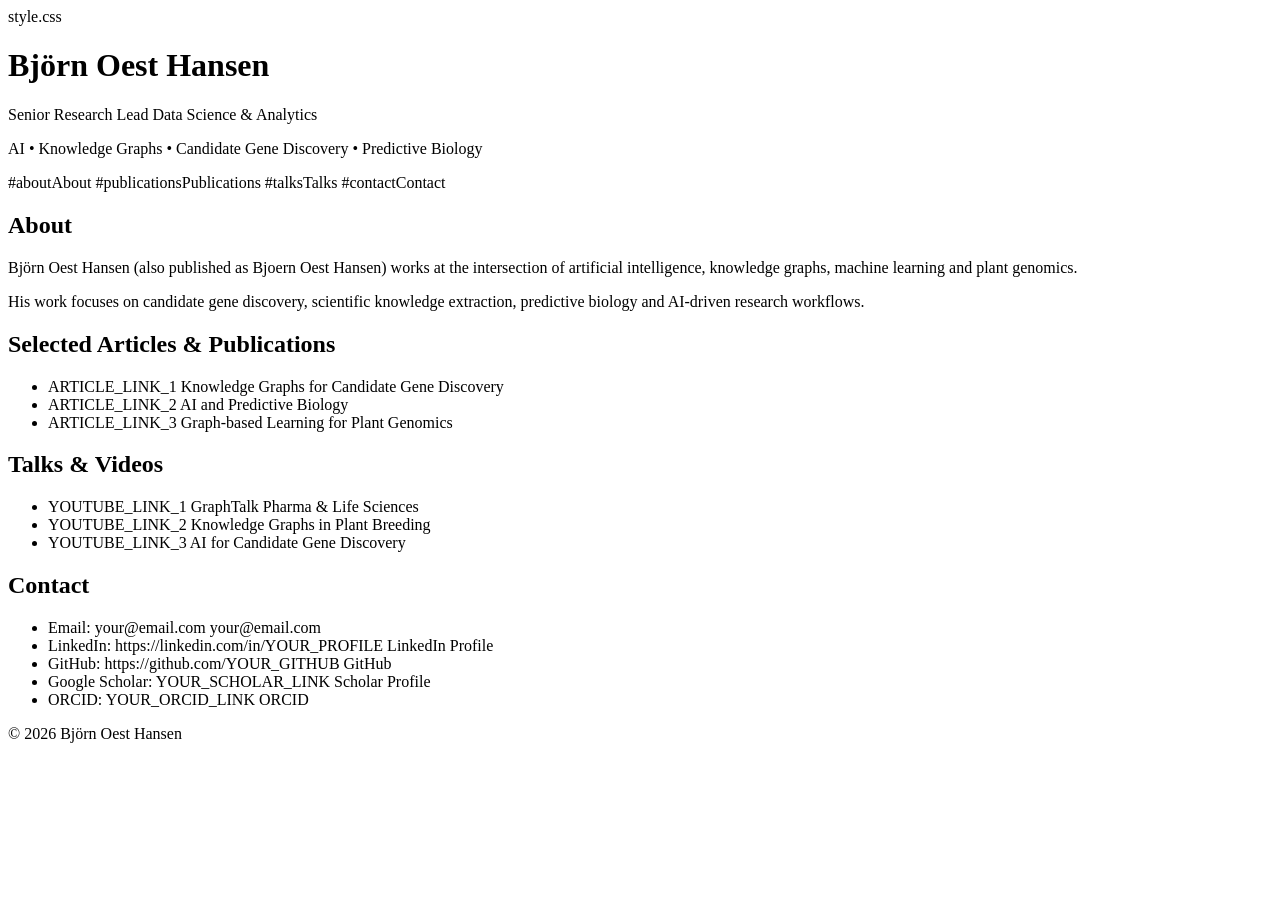
==== index.html @ 8e2c58d5 "Create index.html" ====
<!DOCTYPE html>
<html lang="en">

<head>
    <meta charset="UTF-8">
    <meta name="viewport" content="width=device-width, initial-scale=1.0">

    <title>Björn Oest Hansen | AI, Knowledge Graphs & Plant Genomics</title>

    <meta name="description"
        content="Björn Oest Hansen is a Senior Research Lead Data Science & Analytics focusing on AI, Knowledge Graphs, Candidate Gene Discovery and Plant Genomics.">

    <meta name="author" content="Björn Oest Hansen">

    <meta name="keywords"
        content="Björn Oest Hansen,Bjoern Oest Hansen,Bjorn Oest Hansen,AI,Knowledge Graphs,Plant Genomics,Candidate Gene Discovery,Machine Learning">

    <!-- Open Graph -->
    <meta property="og:title" content="Björn Oest Hansen">
    <meta property="og:type" content="website">
    <meta property="og:description"
        content="AI, Knowledge Graphs, Candidate Gene Discovery and Predictive Biology">
    <meta property="og:url" content="https://YOUR_GITHUB_USERNAME.github.io">

    <!-- Schema.org -->
    <script type="application/ld+json">
    {
      "@context":"https://schema.org",
      "@type":"Person",

      "name":"Björn Oest Hansen",

      "alternateName":[
        "Bjoern Oest Hansen",
        "Bjorn Oest Hansen"
      ],

      "jobTitle":"Senior Research Lead Data Science & Analytics",

      "worksFor":{
        "@type":"Organization",
        "name":"KWS Group"
      },

      "url":"https://YOUR_GITHUB_USERNAME.github.io",

      "sameAs":[
        "https://www.linkedin.com/in/YOUR_PROFILE",
        "https://scholar.google.com/YOUR_PROFILE",
        "https://orcid.org/YOUR_ORCID",
        "https://www.youtube.com/@YOUR_CHANNEL",
        "https://github.com/YOUR_GITHUB"
      ],

      "knowsAbout":[
        "Artificial Intelligence",
        "Knowledge Graphs",
        "Plant Genomics",
        "Candidate Gene Discovery",
        "Machine Learning",
        "Graph Neural Networks"
      ]
    }
    </script>

    style.css
</head>

<body>

    <header>
        <h1>Björn Oest Hansen</h1>

        <p class="subtitle">
            Senior Research Lead Data Science & Analytics
        </p>

        <p>
            AI • Knowledge Graphs • Candidate Gene Discovery • Predictive Biology
        </p>

        <nav>
            #aboutAbout</a>
            #publicationsPublications</a>
            #talksTalks</a>
            #contactContact</a>
        </nav>
    </header>

    <main>

        <section id="about">
            <h2>About</h2>

            <p>
                Björn Oest Hansen (also published as Bjoern Oest Hansen)
                works at the intersection of artificial intelligence,
                knowledge graphs, machine learning and plant genomics.
            </p>

            <p>
                His work focuses on candidate gene discovery,
                scientific knowledge extraction, predictive biology
                and AI-driven research workflows.
            </p>
        </section>

        <section id="publications">
            <h2>Selected Articles & Publications</h2>

            <ul>
                <li>
                    ARTICLE_LINK_1
                        Knowledge Graphs for Candidate Gene Discovery
                    </a>
                </li>

                <li>
                    ARTICLE_LINK_2
                        AI and Predictive Biology
                    </a>
                </li>

                <li>
                    ARTICLE_LINK_3
                        Graph-based Learning for Plant Genomics
                    </a>
                </li>
            </ul>
        </section>

        <section id="talks">
            <h2>Talks & Videos</h2>

            <ul>
                <li>
                    YOUTUBE_LINK_1
                        GraphTalk Pharma & Life Sciences
                    </a>
                </li>

                <li>
                    YOUTUBE_LINK_2
                        Knowledge Graphs in Plant Breeding
                    </a>
                </li>

                <li>
                    YOUTUBE_LINK_3
                        AI for Candidate Gene Discovery
                    </a>
                </li>
            </ul>
        </section>

        <section id="contact">
            <h2>Contact</h2>

            <ul>
                <li>
                    Email:
                    your@email.com
                        your@email.com
                    </a>
                </li>

                <li>
                    LinkedIn:
                    https://linkedin.com/in/YOUR_PROFILE
                        LinkedIn Profile
                    </a>
                </li>

                <li>
                    GitHub:
                    https://github.com/YOUR_GITHUB
                        GitHub
                    </a>
                </li>

                <li>
                    Google Scholar:
                    YOUR_SCHOLAR_LINK
                        Scholar Profile
                    </a>
                </li>

                <li>
                    ORCID:
                    YOUR_ORCID_LINK
                        ORCID
                    </a>
                </li>
            </ul>
        </section>

    </main>

    <footer>
        <p>© 2026 Björn Oest Hansen</p>
    </footer>

</body>
</html>
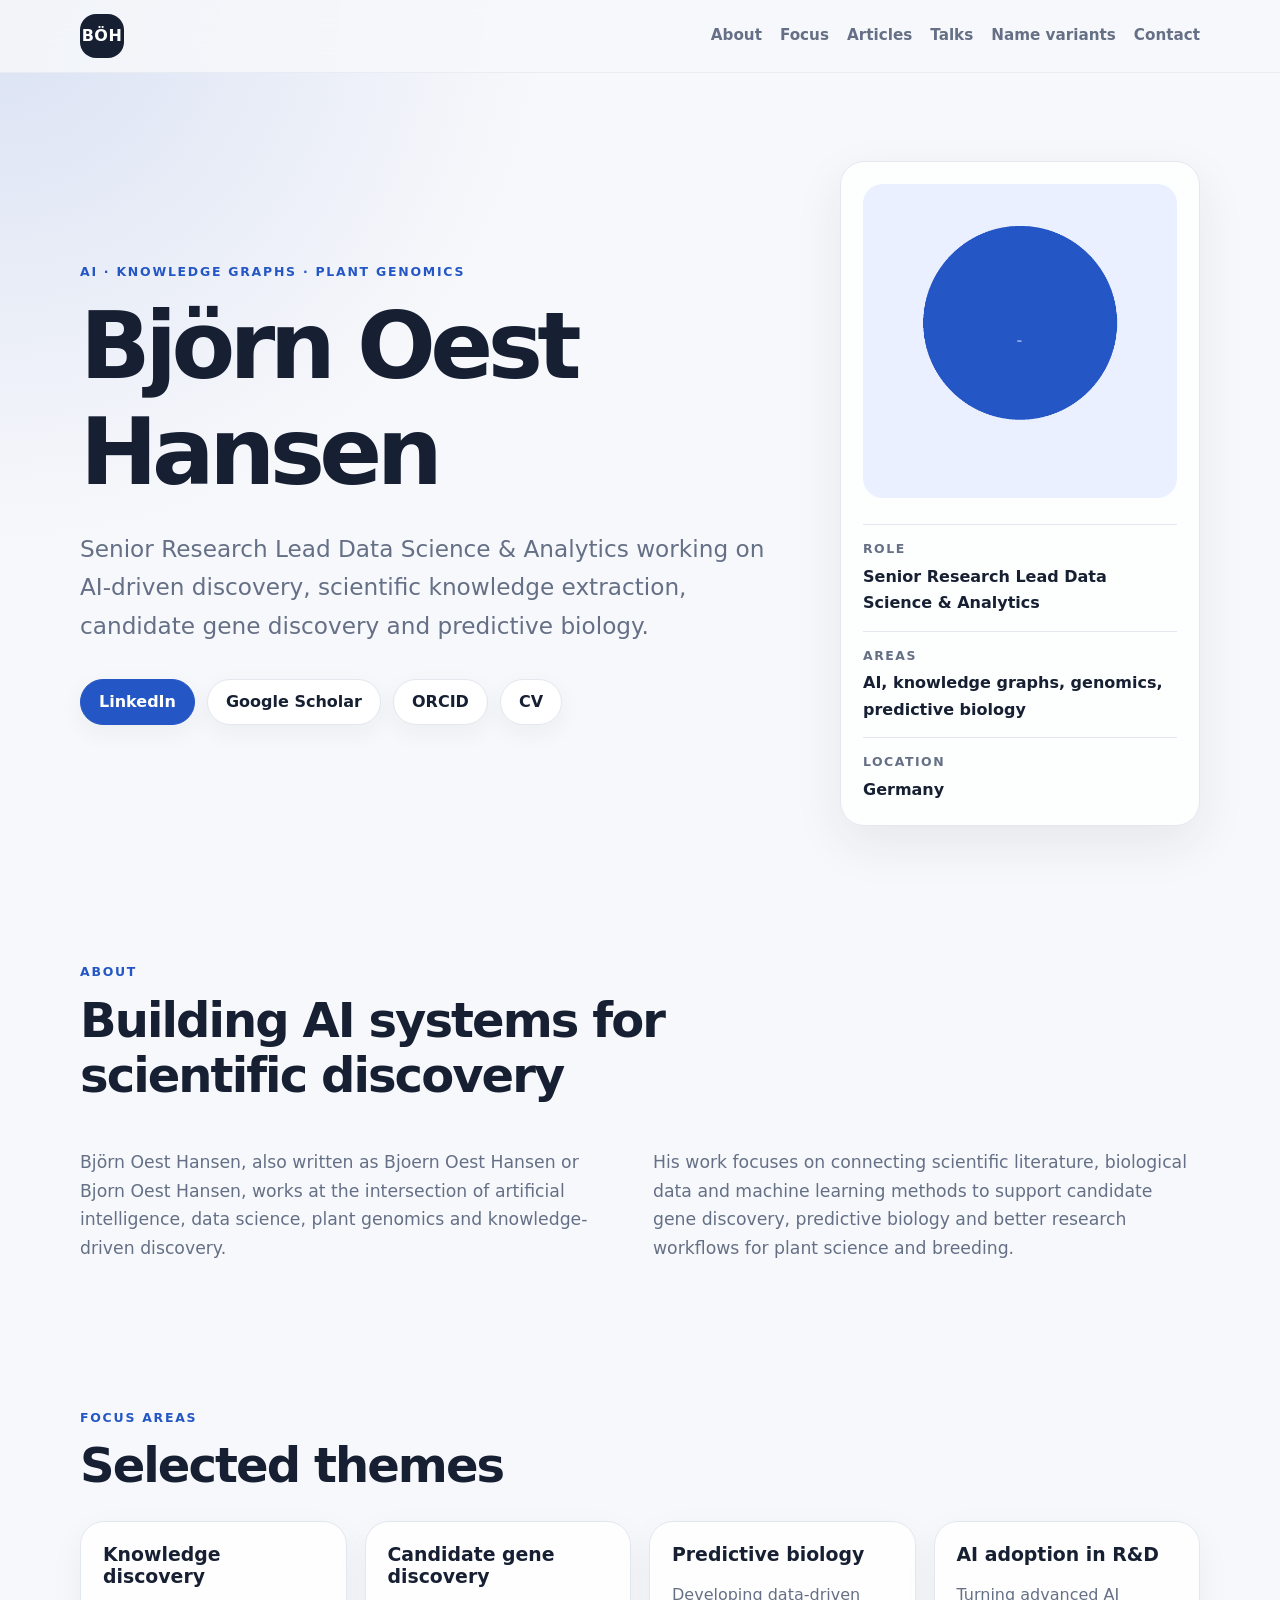
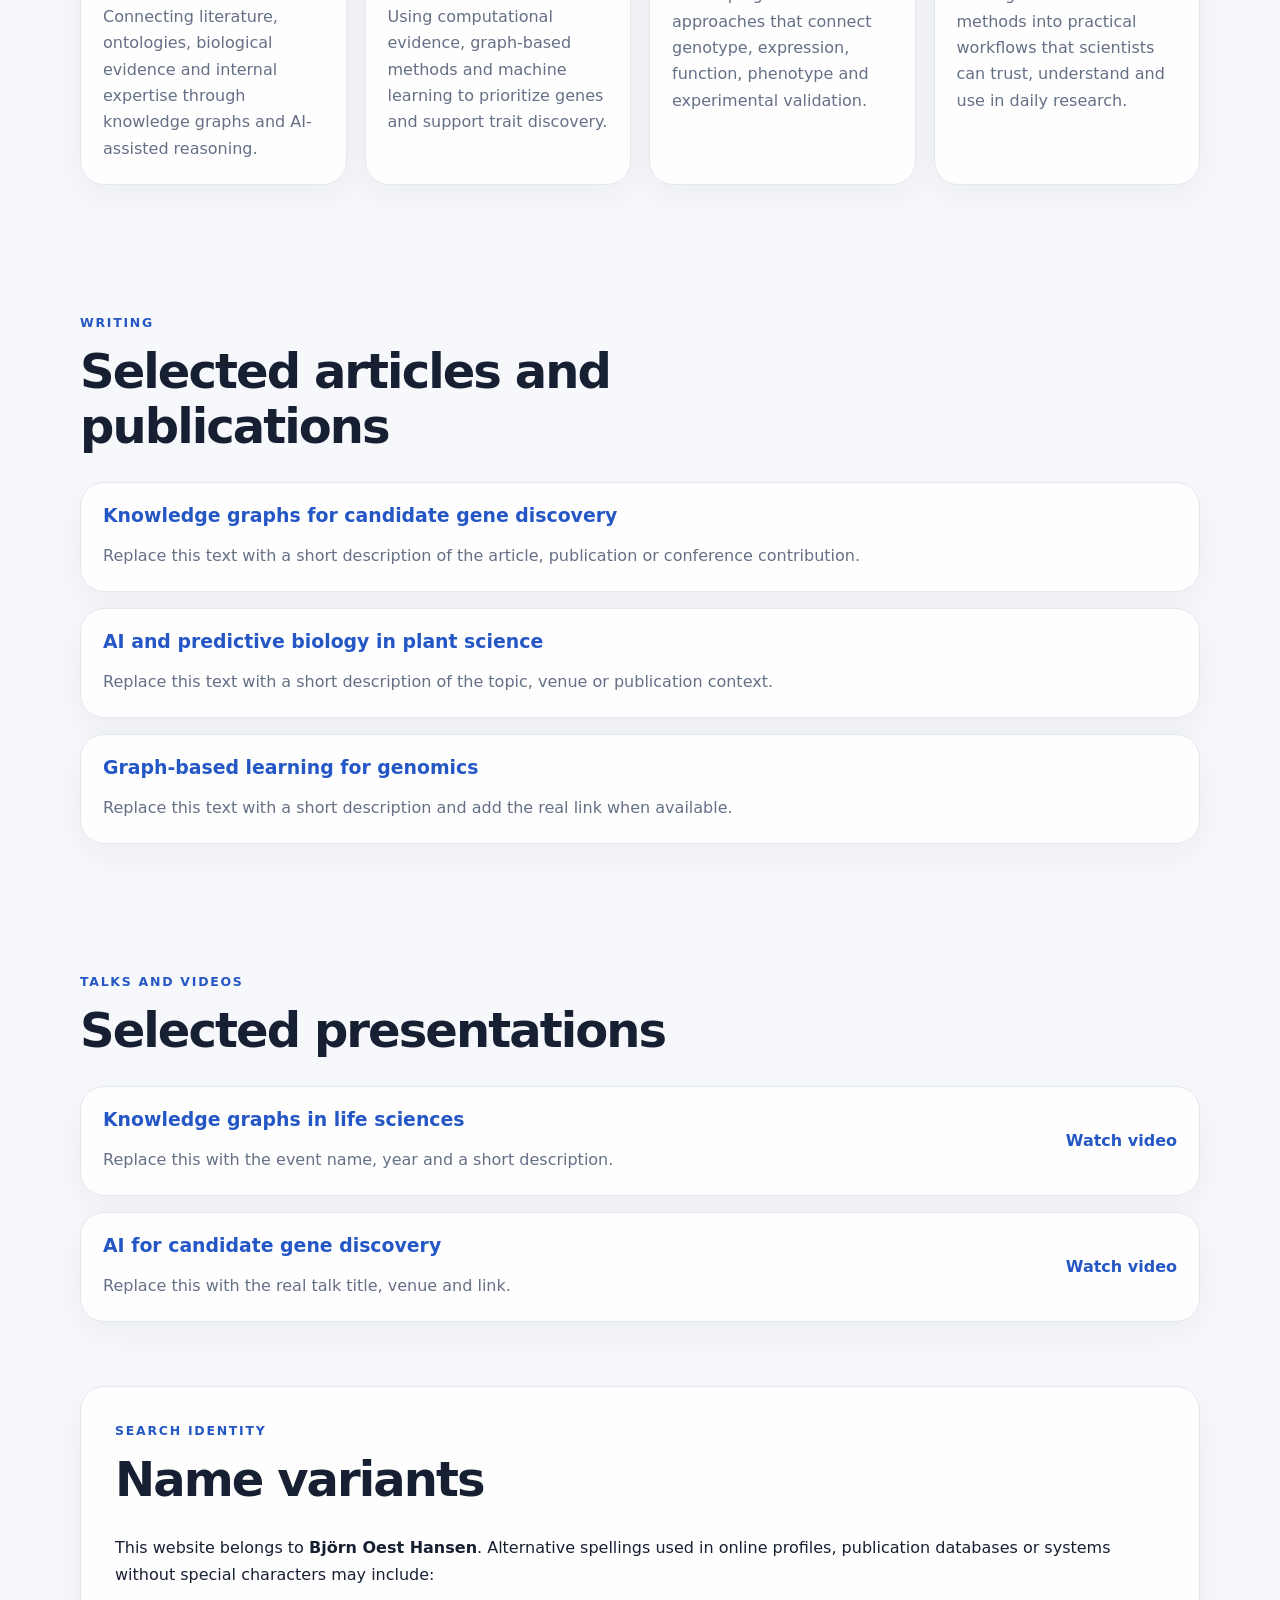
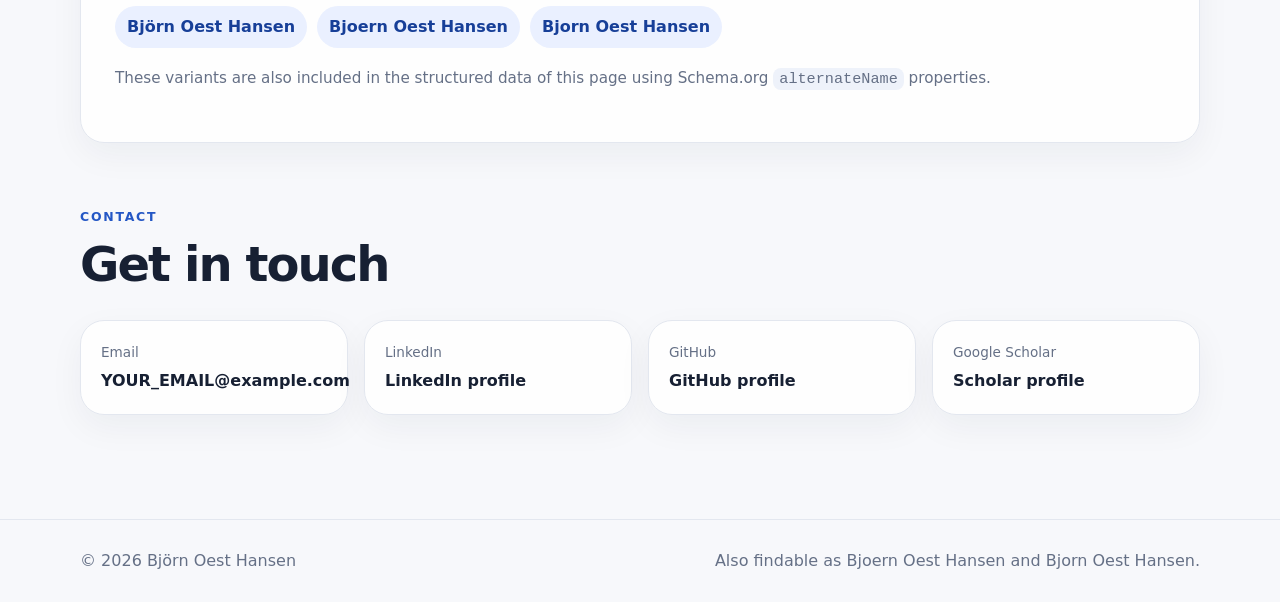
==== commit e1c0bf75: "Add files via upload" ====
--- a/index.html
+++ b/index.html
@@ -1,204 +1,263 @@
 <!DOCTYPE html>
 <html lang="en">
-
 <head>
-    <meta charset="UTF-8">
-    <meta name="viewport" content="width=device-width, initial-scale=1.0">
-
-    <title>Björn Oest Hansen | AI, Knowledge Graphs & Plant Genomics</title>
-
-    <meta name="description"
-        content="Björn Oest Hansen is a Senior Research Lead Data Science & Analytics focusing on AI, Knowledge Graphs, Candidate Gene Discovery and Plant Genomics.">
-
-    <meta name="author" content="Björn Oest Hansen">
-
-    <meta name="keywords"
-        content="Björn Oest Hansen,Bjoern Oest Hansen,Bjorn Oest Hansen,AI,Knowledge Graphs,Plant Genomics,Candidate Gene Discovery,Machine Learning">
-
-    <!-- Open Graph -->
-    <meta property="og:title" content="Björn Oest Hansen">
-    <meta property="og:type" content="website">
-    <meta property="og:description"
-        content="AI, Knowledge Graphs, Candidate Gene Discovery and Predictive Biology">
-    <meta property="og:url" content="https://YOUR_GITHUB_USERNAME.github.io">
-
-    <!-- Schema.org -->
-    <script type="application/ld+json">
-    {
-      "@context":"https://schema.org",
-      "@type":"Person",
-
-      "name":"Björn Oest Hansen",
-
-      "alternateName":[
-        "Bjoern Oest Hansen",
-        "Bjorn Oest Hansen"
-      ],
-
-      "jobTitle":"Senior Research Lead Data Science & Analytics",
-
-      "worksFor":{
-        "@type":"Organization",
-        "name":"KWS Group"
-      },
-
-      "url":"https://YOUR_GITHUB_USERNAME.github.io",
-
-      "sameAs":[
-        "https://www.linkedin.com/in/YOUR_PROFILE",
-        "https://scholar.google.com/YOUR_PROFILE",
-        "https://orcid.org/YOUR_ORCID",
-        "https://www.youtube.com/@YOUR_CHANNEL",
-        "https://github.com/YOUR_GITHUB"
-      ],
-
-      "knowsAbout":[
-        "Artificial Intelligence",
-        "Knowledge Graphs",
-        "Plant Genomics",
-        "Candidate Gene Discovery",
-        "Machine Learning",
-        "Graph Neural Networks"
-      ]
-    }
-    </script>
-
-    style.css
+  <meta charset="utf-8" />
+  <meta name="viewport" content="width=device-width, initial-scale=1" />
+
+  <title>Björn Oest Hansen | AI, Knowledge Graphs & Plant Genomics</title>
+  <meta name="description" content="Björn Oest Hansen is a Senior Research Lead Data Science & Analytics working on AI, knowledge graphs, candidate gene discovery, predictive biology and plant genomics." />
+  <meta name="author" content="Björn Oest Hansen" />
+  <meta name="keywords" content="Björn Oest Hansen, Bjoern Oest Hansen, Bjorn Oest Hansen, AI, knowledge graphs, plant genomics, candidate gene discovery, predictive biology, machine learning, graph neural networks" />
+  <meta name="robots" content="index, follow" />
+  <link rel="canonical" href="https://YOUR_GITHUB_USERNAME.github.io/" />
+
+  <!-- Open Graph -->
+  <meta property="og:title" content="Björn Oest Hansen" />
+  <meta property="og:description" content="AI, knowledge graphs, candidate gene discovery, predictive biology and plant genomics." />
+  <meta property="og:type" content="website" />
+  <meta property="og:url" content="https://YOUR_GITHUB_USERNAME.github.io/" />
+  <meta property="og:image" content="https://YOUR_GITHUB_USERNAME.github.io/assets/profile.jpg" />
+
+  <!-- Twitter / social preview -->
+  <meta name="twitter:card" content="summary_large_image" />
+  <meta name="twitter:title" content="Björn Oest Hansen" />
+  <meta name="twitter:description" content="AI, knowledge graphs, candidate gene discovery, predictive biology and plant genomics." />
+  <meta name="twitter:image" content="https://YOUR_GITHUB_USERNAME.github.io/assets/profile.jpg" />
+
+  <!-- Schema.org structured data for Google and other search engines.
+       Use alternateName for spelling variants. Use sameAs for external profiles. -->
+  <script type="application/ld+json">
+  {
+    "@context": "https://schema.org",
+    "@type": "Person",
+    "name": "Björn Oest Hansen",
+    "alternateName": [
+      "Bjoern Oest Hansen",
+      "Bjorn Oest Hansen"
+    ],
+    "jobTitle": "Senior Research Lead Data Science & Analytics",
+    "worksFor": {
+      "@type": "Organization",
+      "name": "KWS Group"
+    },
+    "url": "https://YOUR_GITHUB_USERNAME.github.io/",
+    "image": "https://YOUR_GITHUB_USERNAME.github.io/assets/profile.jpg",
+    "sameAs": [
+      "https://www.linkedin.com/in/YOUR_LINKEDIN_PROFILE",
+      "https://scholar.google.com/citations?user=YOUR_GOOGLE_SCHOLAR_ID",
+      "https://orcid.org/YOUR_ORCID_ID",
+      "https://github.com/YOUR_GITHUB_USERNAME",
+      "https://www.youtube.com/@YOUR_YOUTUBE_CHANNEL"
+    ],
+    "knowsAbout": [
+      "Artificial Intelligence",
+      "Knowledge Graphs",
+      "Plant Genomics",
+      "Candidate Gene Discovery",
+      "Predictive Biology",
+      "Machine Learning",
+      "Graph Neural Networks",
+      "Scientific Knowledge Extraction"
+    ]
+  }
+  </script>
+
+  <link rel="stylesheet" href="style.css" />
+  <link rel="icon" href="assets/favicon.png" />
 </head>
 
 <body>
-
-    <header>
+  <a class="skip-link" href="#main">Skip to content</a>
+
+  <header class="site-header">
+    <nav class="nav" aria-label="Main navigation">
+      <a class="brand" href="#top" aria-label="Home">BÖH</a>
+      <div class="nav-links">
+        <a href="#about">About</a>
+        <a href="#focus">Focus</a>
+        <a href="#publications">Articles</a>
+        <a href="#talks">Talks</a>
+        <a href="#name-variants">Name variants</a>
+        <a href="#contact">Contact</a>
+      </div>
+    </nav>
+  </header>
+
+  <main id="main">
+    <section id="top" class="hero container">
+      <div class="hero-text">
+        <p class="eyebrow">AI · Knowledge graphs · Plant genomics</p>
         <h1>Björn Oest Hansen</h1>
-
-        <p class="subtitle">
-            Senior Research Lead Data Science & Analytics
+        <p class="lead">
+          Senior Research Lead Data Science &amp; Analytics working on AI-driven discovery,
+          scientific knowledge extraction, candidate gene discovery and predictive biology.
         </p>
-
+        <div class="hero-actions" aria-label="Profile links">
+          <a class="button primary" href="https://www.linkedin.com/in/YOUR_LINKEDIN_PROFILE">LinkedIn</a>
+          <a class="button" href="https://scholar.google.com/citations?user=YOUR_GOOGLE_SCHOLAR_ID">Google Scholar</a>
+          <a class="button" href="https://orcid.org/YOUR_ORCID_ID">ORCID</a>
+          <a class="button" href="assets/cv.pdf">CV</a>
+        </div>
+      </div>
+
+      <aside class="profile-card" aria-label="Profile summary">
+        <img src="assets/profile.jpg" alt="Portrait of Björn Oest Hansen" class="profile-photo" />
+        <dl>
+          <div>
+            <dt>Role</dt>
+            <dd>Senior Research Lead Data Science &amp; Analytics</dd>
+          </div>
+          <div>
+            <dt>Areas</dt>
+            <dd>AI, knowledge graphs, genomics, predictive biology</dd>
+          </div>
+          <div>
+            <dt>Location</dt>
+            <dd>Germany</dd>
+          </div>
+        </dl>
+      </aside>
+    </section>
+
+    <section id="about" class="section container">
+      <div class="section-heading">
+        <p class="eyebrow">About</p>
+        <h2>Building AI systems for scientific discovery</h2>
+      </div>
+      <div class="content-grid">
         <p>
-            AI • Knowledge Graphs • Candidate Gene Discovery • Predictive Biology
+          Björn Oest Hansen, also written as Bjoern Oest Hansen or Bjorn Oest Hansen,
+          works at the intersection of artificial intelligence, data science, plant genomics
+          and knowledge-driven discovery.
         </p>
-
-        <nav>
-            #aboutAbout</a>
-            #publicationsPublications</a>
-            #talksTalks</a>
-            #contactContact</a>
-        </nav>
-    </header>
-
-    <main>
-
-        <section id="about">
-            <h2>About</h2>
-
-            <p>
-                Björn Oest Hansen (also published as Bjoern Oest Hansen)
-                works at the intersection of artificial intelligence,
-                knowledge graphs, machine learning and plant genomics.
-            </p>
-
-            <p>
-                His work focuses on candidate gene discovery,
-                scientific knowledge extraction, predictive biology
-                and AI-driven research workflows.
-            </p>
-        </section>
-
-        <section id="publications">
-            <h2>Selected Articles & Publications</h2>
-
-            <ul>
-                <li>
-                    ARTICLE_LINK_1
-                        Knowledge Graphs for Candidate Gene Discovery
-                    </a>
-                </li>
-
-                <li>
-                    ARTICLE_LINK_2
-                        AI and Predictive Biology
-                    </a>
-                </li>
-
-                <li>
-                    ARTICLE_LINK_3
-                        Graph-based Learning for Plant Genomics
-                    </a>
-                </li>
-            </ul>
-        </section>
-
-        <section id="talks">
-            <h2>Talks & Videos</h2>
-
-            <ul>
-                <li>
-                    YOUTUBE_LINK_1
-                        GraphTalk Pharma & Life Sciences
-                    </a>
-                </li>
-
-                <li>
-                    YOUTUBE_LINK_2
-                        Knowledge Graphs in Plant Breeding
-                    </a>
-                </li>
-
-                <li>
-                    YOUTUBE_LINK_3
-                        AI for Candidate Gene Discovery
-                    </a>
-                </li>
-            </ul>
-        </section>
-
-        <section id="contact">
-            <h2>Contact</h2>
-
-            <ul>
-                <li>
-                    Email:
-                    your@email.com
-                        your@email.com
-                    </a>
-                </li>
-
-                <li>
-                    LinkedIn:
-                    https://linkedin.com/in/YOUR_PROFILE
-                        LinkedIn Profile
-                    </a>
-                </li>
-
-                <li>
-                    GitHub:
-                    https://github.com/YOUR_GITHUB
-                        GitHub
-                    </a>
-                </li>
-
-                <li>
-                    Google Scholar:
-                    YOUR_SCHOLAR_LINK
-                        Scholar Profile
-                    </a>
-                </li>
-
-                <li>
-                    ORCID:
-                    YOUR_ORCID_LINK
-                        ORCID
-                    </a>
-                </li>
-            </ul>
-        </section>
-
-    </main>
-
-    <footer>
-        <p>© 2026 Björn Oest Hansen</p>
-    </footer>
-
+        <p>
+          His work focuses on connecting scientific literature, biological data and machine
+          learning methods to support candidate gene discovery, predictive biology and better
+          research workflows for plant science and breeding.
+        </p>
+      </div>
+    </section>
+
+    <section id="focus" class="section container">
+      <div class="section-heading">
+        <p class="eyebrow">Focus areas</p>
+        <h2>Selected themes</h2>
+      </div>
+      <div class="cards">
+        <article class="card">
+          <h3>Knowledge discovery</h3>
+          <p>Connecting literature, ontologies, biological evidence and internal expertise through knowledge graphs and AI-assisted reasoning.</p>
+        </article>
+        <article class="card">
+          <h3>Candidate gene discovery</h3>
+          <p>Using computational evidence, graph-based methods and machine learning to prioritize genes and support trait discovery.</p>
+        </article>
+        <article class="card">
+          <h3>Predictive biology</h3>
+          <p>Developing data-driven approaches that connect genotype, expression, function, phenotype and experimental validation.</p>
+        </article>
+        <article class="card">
+          <h3>AI adoption in R&amp;D</h3>
+          <p>Turning advanced AI methods into practical workflows that scientists can trust, understand and use in daily research.</p>
+        </article>
+      </div>
+    </section>
+
+    <section id="publications" class="section container">
+      <div class="section-heading">
+        <p class="eyebrow">Writing</p>
+        <h2>Selected articles and publications</h2>
+      </div>
+      <div class="list">
+        <article class="list-item">
+          <h3><a href="ARTICLE_LINK_1">Knowledge graphs for candidate gene discovery</a></h3>
+          <p>Replace this text with a short description of the article, publication or conference contribution.</p>
+        </article>
+        <article class="list-item">
+          <h3><a href="ARTICLE_LINK_2">AI and predictive biology in plant science</a></h3>
+          <p>Replace this text with a short description of the topic, venue or publication context.</p>
+        </article>
+        <article class="list-item">
+          <h3><a href="ARTICLE_LINK_3">Graph-based learning for genomics</a></h3>
+          <p>Replace this text with a short description and add the real link when available.</p>
+        </article>
+      </div>
+    </section>
+
+    <section id="talks" class="section container">
+      <div class="section-heading">
+        <p class="eyebrow">Talks and videos</p>
+        <h2>Selected presentations</h2>
+      </div>
+      <div class="list">
+        <article class="list-item video-item">
+          <div>
+            <h3><a href="YOUTUBE_LINK_1">Knowledge graphs in life sciences</a></h3>
+            <p>Replace this with the event name, year and a short description.</p>
+          </div>
+          <a class="text-link" href="YOUTUBE_LINK_1">Watch video</a>
+        </article>
+        <article class="list-item video-item">
+          <div>
+            <h3><a href="YOUTUBE_LINK_2">AI for candidate gene discovery</a></h3>
+            <p>Replace this with the real talk title, venue and link.</p>
+          </div>
+          <a class="text-link" href="YOUTUBE_LINK_2">Watch video</a>
+        </article>
+      </div>
+    </section>
+
+    <section id="name-variants" class="section container name-box">
+      <div class="section-heading">
+        <p class="eyebrow">Search identity</p>
+        <h2>Name variants</h2>
+      </div>
+      <p>
+        This website belongs to <strong>Björn Oest Hansen</strong>. Alternative spellings used in online profiles,
+        publication databases or systems without special characters may include:
+      </p>
+      <ul class="name-list">
+        <li>Björn Oest Hansen</li>
+        <li>Bjoern Oest Hansen</li>
+        <li>Bjorn Oest Hansen</li>
+      </ul>
+      <p class="small-note">
+        These variants are also included in the structured data of this page using Schema.org
+        <code>alternateName</code> properties.
+      </p>
+    </section>
+
+    <section id="contact" class="section container">
+      <div class="section-heading">
+        <p class="eyebrow">Contact</p>
+        <h2>Get in touch</h2>
+      </div>
+      <div class="contact-grid">
+        <a class="contact-card" href="mailto:YOUR_EMAIL@example.com">
+          <span>Email</span>
+          <strong>YOUR_EMAIL@example.com</strong>
+        </a>
+        <a class="contact-card" href="https://www.linkedin.com/in/YOUR_LINKEDIN_PROFILE">
+          <span>LinkedIn</span>
+          <strong>LinkedIn profile</strong>
+        </a>
+        <a class="contact-card" href="https://github.com/YOUR_GITHUB_USERNAME">
+          <span>GitHub</span>
+          <strong>GitHub profile</strong>
+        </a>
+        <a class="contact-card" href="https://scholar.google.com/citations?user=YOUR_GOOGLE_SCHOLAR_ID">
+          <span>Google Scholar</span>
+          <strong>Scholar profile</strong>
+        </a>
+      </div>
+    </section>
+  </main>
+
+  <footer class="footer">
+    <div class="container footer-inner">
+      <p>© 2026 Björn Oest Hansen</p>
+      <p>Also findable as Bjoern Oest Hansen and Bjorn Oest Hansen.</p>
+    </div>
+  </footer>
 </body>
 </html>
--- a/style.css
+++ b/style.css
@@ -0,0 +1,409 @@
+:root {
+  --bg: #f7f8fb;
+  --surface: #ffffff;
+  --text: #172033;
+  --muted: #657086;
+  --line: #e3e7ef;
+  --accent: #2457c5;
+  --accent-dark: #173f98;
+  --accent-soft: #eaf0ff;
+  --shadow: 0 18px 50px rgba(23, 32, 51, 0.08);
+  --radius: 24px;
+}
+
+* {
+  box-sizing: border-box;
+}
+
+html {
+  scroll-behavior: smooth;
+}
+
+body {
+  margin: 0;
+  font-family: Inter, ui-sans-serif, system-ui, -apple-system, BlinkMacSystemFont, "Segoe UI", sans-serif;
+  background:
+    radial-gradient(circle at top left, rgba(36, 87, 197, 0.14), transparent 34rem),
+    var(--bg);
+  color: var(--text);
+  line-height: 1.65;
+}
+
+a {
+  color: var(--accent);
+  text-decoration: none;
+}
+
+a:hover {
+  color: var(--accent-dark);
+  text-decoration: underline;
+}
+
+.container {
+  width: min(1120px, calc(100% - 40px));
+  margin: 0 auto;
+}
+
+.skip-link {
+  position: absolute;
+  left: -999px;
+  top: 16px;
+  background: var(--text);
+  color: white;
+  padding: 10px 14px;
+  border-radius: 10px;
+}
+
+.skip-link:focus {
+  left: 16px;
+  z-index: 10;
+}
+
+.site-header {
+  position: sticky;
+  top: 0;
+  z-index: 5;
+  backdrop-filter: blur(16px);
+  background: rgba(247, 248, 251, 0.82);
+  border-bottom: 1px solid rgba(227, 231, 239, 0.75);
+}
+
+.nav {
+  width: min(1120px, calc(100% - 40px));
+  margin: 0 auto;
+  min-height: 72px;
+  display: flex;
+  align-items: center;
+  justify-content: space-between;
+  gap: 20px;
+}
+
+.brand {
+  display: inline-flex;
+  align-items: center;
+  justify-content: center;
+  width: 44px;
+  height: 44px;
+  border-radius: 16px;
+  background: var(--text);
+  color: white;
+  font-weight: 800;
+  letter-spacing: 0.03em;
+}
+
+.brand:hover {
+  color: white;
+  text-decoration: none;
+}
+
+.nav-links {
+  display: flex;
+  align-items: center;
+  gap: 18px;
+  flex-wrap: wrap;
+  font-size: 0.95rem;
+}
+
+.nav-links a {
+  color: var(--muted);
+  font-weight: 650;
+}
+
+.hero {
+  display: grid;
+  grid-template-columns: minmax(0, 1fr) 360px;
+  gap: 44px;
+  align-items: center;
+  padding: 88px 0 72px;
+}
+
+.eyebrow {
+  margin: 0 0 10px;
+  color: var(--accent);
+  font-size: 0.78rem;
+  font-weight: 800;
+  letter-spacing: 0.14em;
+  text-transform: uppercase;
+}
+
+h1,
+h2,
+h3 {
+  line-height: 1.15;
+  margin: 0;
+}
+
+h1 {
+  font-size: clamp(3rem, 8vw, 5.8rem);
+  letter-spacing: -0.06em;
+}
+
+h2 {
+  font-size: clamp(2rem, 4vw, 3rem);
+  letter-spacing: -0.04em;
+}
+
+h3 {
+  font-size: 1.18rem;
+}
+
+.lead {
+  margin: 24px 0 0;
+  max-width: 760px;
+  font-size: clamp(1.18rem, 2vw, 1.45rem);
+  color: var(--muted);
+}
+
+.hero-actions {
+  display: flex;
+  flex-wrap: wrap;
+  gap: 12px;
+  margin-top: 34px;
+}
+
+.button {
+  display: inline-flex;
+  align-items: center;
+  justify-content: center;
+  min-height: 46px;
+  padding: 0 18px;
+  border: 1px solid var(--line);
+  border-radius: 999px;
+  background: var(--surface);
+  color: var(--text);
+  font-weight: 750;
+  box-shadow: 0 8px 24px rgba(23, 32, 51, 0.05);
+}
+
+.button:hover {
+  text-decoration: none;
+  transform: translateY(-1px);
+}
+
+.button.primary {
+  background: var(--accent);
+  border-color: var(--accent);
+  color: white;
+}
+
+.profile-card {
+  background: rgba(255, 255, 255, 0.82);
+  border: 1px solid var(--line);
+  border-radius: var(--radius);
+  padding: 22px;
+  box-shadow: var(--shadow);
+}
+
+.profile-photo {
+  width: 100%;
+  aspect-ratio: 1 / 1;
+  object-fit: cover;
+  border-radius: 20px;
+  background: var(--accent-soft);
+  margin-bottom: 18px;
+}
+
+.profile-card dl {
+  margin: 0;
+  display: grid;
+  gap: 14px;
+}
+
+.profile-card div {
+  padding-top: 14px;
+  border-top: 1px solid var(--line);
+}
+
+.profile-card dt {
+  font-size: 0.78rem;
+  color: var(--muted);
+  text-transform: uppercase;
+  letter-spacing: 0.12em;
+  font-weight: 800;
+}
+
+.profile-card dd {
+  margin: 4px 0 0;
+  font-weight: 700;
+}
+
+.section {
+  padding: 64px 0;
+}
+
+.section-heading {
+  max-width: 780px;
+  margin-bottom: 28px;
+}
+
+.content-grid {
+  display: grid;
+  grid-template-columns: repeat(2, minmax(0, 1fr));
+  gap: 26px;
+  color: var(--muted);
+  font-size: 1.08rem;
+}
+
+.cards {
+  display: grid;
+  grid-template-columns: repeat(4, minmax(0, 1fr));
+  gap: 18px;
+}
+
+.card,
+.list-item,
+.contact-card,
+.name-box {
+  background: rgba(255, 255, 255, 0.86);
+  border: 1px solid var(--line);
+  border-radius: var(--radius);
+  box-shadow: 0 12px 34px rgba(23, 32, 51, 0.05);
+}
+
+.card {
+  padding: 22px;
+}
+
+.card p,
+.list-item p {
+  color: var(--muted);
+  margin-bottom: 0;
+}
+
+.list {
+  display: grid;
+  gap: 16px;
+}
+
+.list-item {
+  padding: 22px;
+}
+
+.video-item {
+  display: flex;
+  align-items: center;
+  justify-content: space-between;
+  gap: 18px;
+}
+
+.text-link {
+  font-weight: 800;
+  white-space: nowrap;
+}
+
+.name-box {
+  padding: 34px;
+}
+
+.name-list {
+  display: flex;
+  flex-wrap: wrap;
+  gap: 10px;
+  padding: 0;
+  margin: 18px 0;
+  list-style: none;
+}
+
+.name-list li {
+  padding: 8px 12px;
+  border-radius: 999px;
+  background: var(--accent-soft);
+  color: var(--accent-dark);
+  font-weight: 750;
+}
+
+.small-note {
+  color: var(--muted);
+  font-size: 0.95rem;
+}
+
+code {
+  background: #eef2fa;
+  padding: 2px 6px;
+  border-radius: 8px;
+}
+
+.contact-grid {
+  display: grid;
+  grid-template-columns: repeat(4, minmax(0, 1fr));
+  gap: 16px;
+}
+
+.contact-card {
+  display: block;
+  padding: 20px;
+  color: var(--text);
+}
+
+.contact-card:hover {
+  text-decoration: none;
+  transform: translateY(-1px);
+}
+
+.contact-card span {
+  display: block;
+  color: var(--muted);
+  font-size: 0.85rem;
+  margin-bottom: 4px;
+}
+
+.footer {
+  margin-top: 40px;
+  padding: 28px 0;
+  color: var(--muted);
+  border-top: 1px solid var(--line);
+}
+
+.footer-inner {
+  display: flex;
+  align-items: center;
+  justify-content: space-between;
+  gap: 20px;
+  flex-wrap: wrap;
+}
+
+.footer p {
+  margin: 0;
+}
+
+@media (max-width: 960px) {
+  .hero {
+    grid-template-columns: 1fr;
+  }
+
+  .profile-card {
+    max-width: 460px;
+  }
+
+  .cards,
+  .contact-grid {
+    grid-template-columns: repeat(2, minmax(0, 1fr));
+  }
+}
+
+@media (max-width: 680px) {
+  .nav {
+    align-items: flex-start;
+    padding: 14px 0;
+  }
+
+  .nav-links {
+    justify-content: flex-end;
+    gap: 10px 14px;
+  }
+
+  .hero {
+    padding-top: 56px;
+  }
+
+  .content-grid,
+  .cards,
+  .contact-grid {
+    grid-template-columns: 1fr;
+  }
+
+  .video-item {
+    align-items: flex-start;
+    flex-direction: column;
+  }
+}
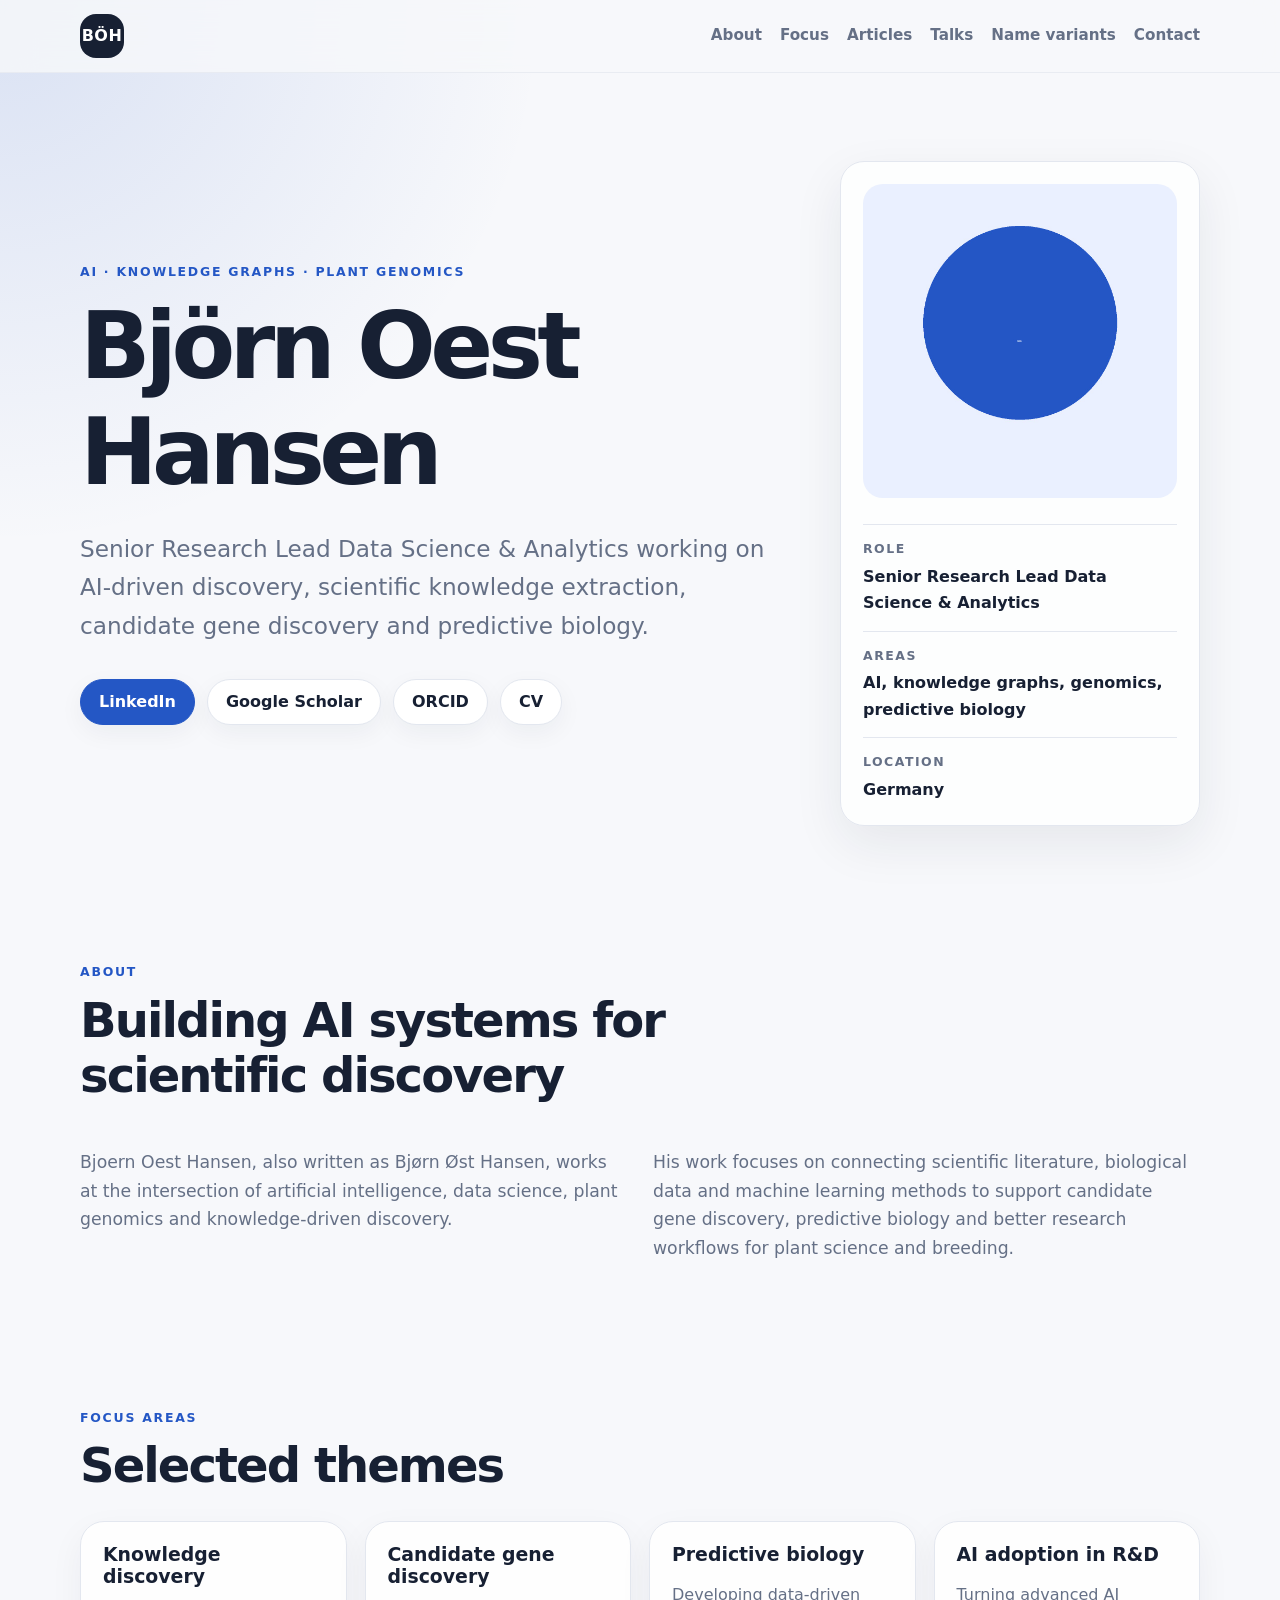
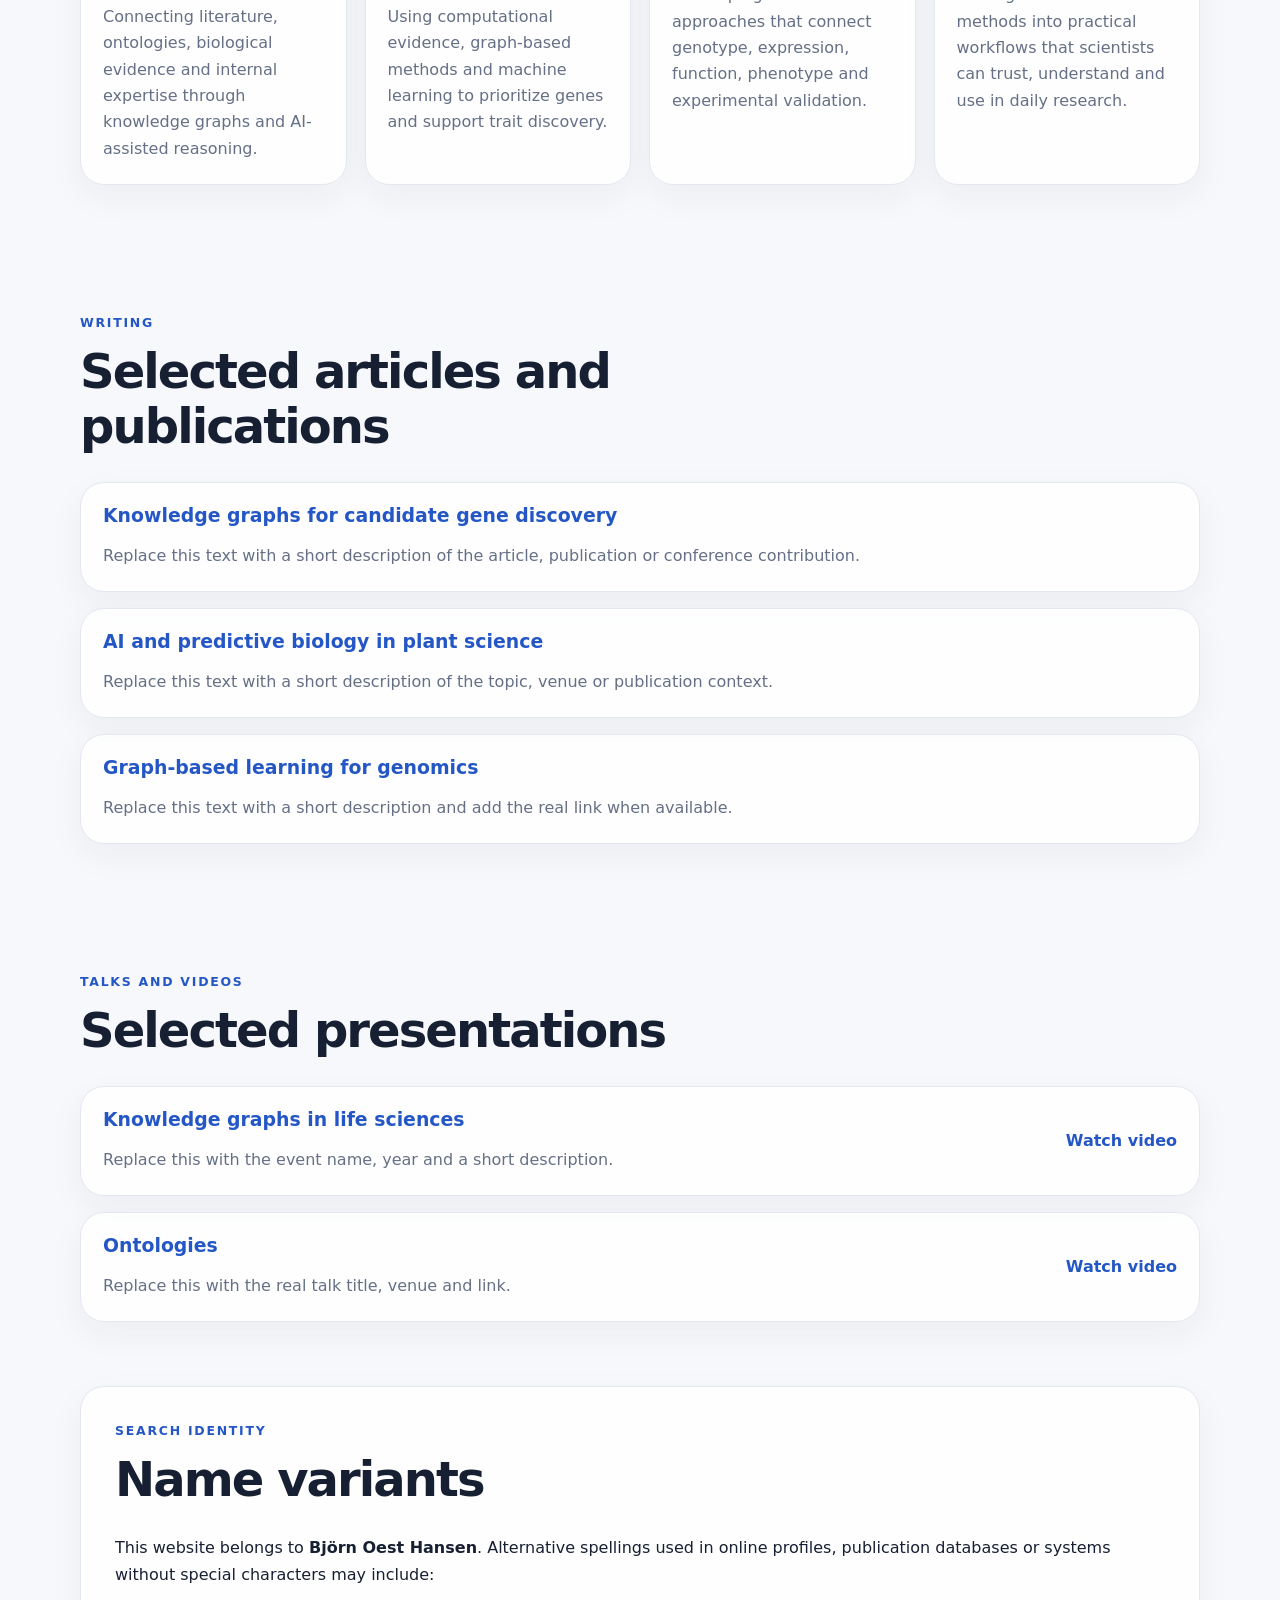
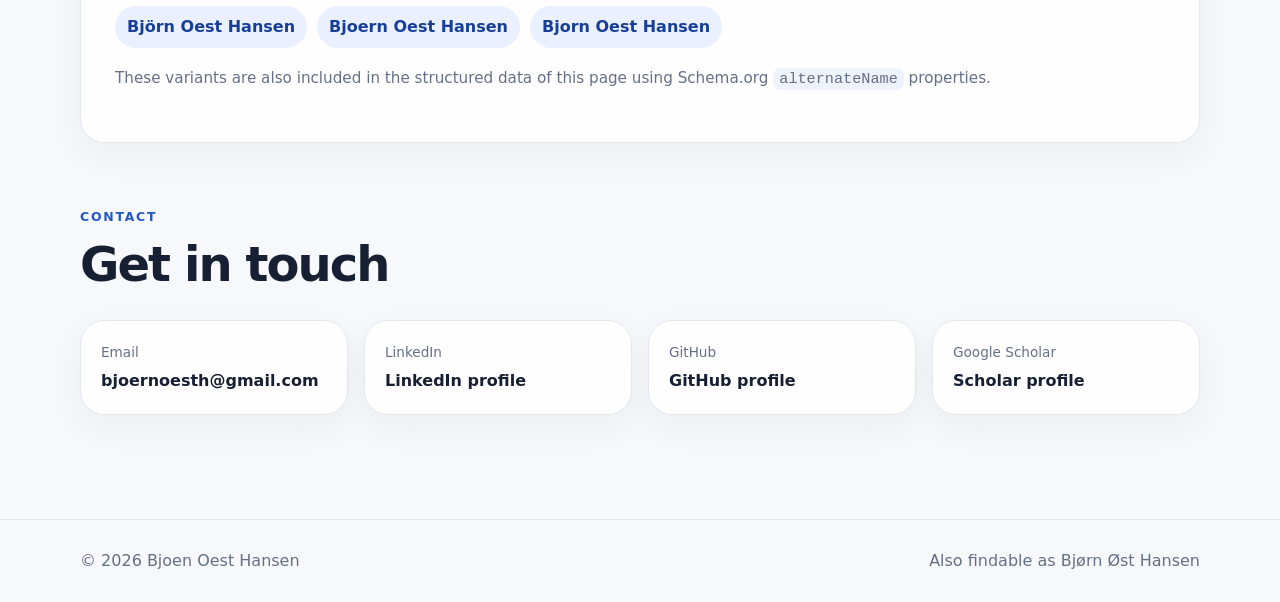
==== commit 89ac8892: "Update index.html" ====
--- a/index.html
+++ b/index.html
@@ -5,24 +5,24 @@
   <meta name="viewport" content="width=device-width, initial-scale=1" />
 
   <title>Björn Oest Hansen | AI, Knowledge Graphs & Plant Genomics</title>
-  <meta name="description" content="Björn Oest Hansen is a Senior Research Lead Data Science & Analytics working on AI, knowledge graphs, candidate gene discovery, predictive biology and plant genomics." />
-  <meta name="author" content="Björn Oest Hansen" />
-  <meta name="keywords" content="Björn Oest Hansen, Bjoern Oest Hansen, Bjorn Oest Hansen, AI, knowledge graphs, plant genomics, candidate gene discovery, predictive biology, machine learning, graph neural networks" />
+  <meta name="description" content="Bjoern Oest Hansen is a Senior Research Lead Data Science & Analytics working on AI, knowledge graphs, candidate gene discovery, predictive biology and plant genomics." />
+  <meta name="author" content="Bjoern Oest Hansen" />
+  <meta name="keywords" content="Bjoern Oest Hansen, Bjørn Øst Hansen, Björn Öst Hansen, AI, knowledge graphs, plant genomics, candidate gene discovery, predictive biology, machine learning, graph neural networks" />
   <meta name="robots" content="index, follow" />
-  <link rel="canonical" href="https://YOUR_GITHUB_USERNAME.github.io/" />
+  <link rel="canonical" href="https://bjoernoest/" />
 
   <!-- Open Graph -->
-  <meta property="og:title" content="Björn Oest Hansen" />
+  <meta property="og:title" content="BjOern Oest Hansen" />
   <meta property="og:description" content="AI, knowledge graphs, candidate gene discovery, predictive biology and plant genomics." />
   <meta property="og:type" content="website" />
-  <meta property="og:url" content="https://YOUR_GITHUB_USERNAME.github.io/" />
+  <meta property="og:url" content="https://bjoernoest.github.io/" />
   <meta property="og:image" content="https://YOUR_GITHUB_USERNAME.github.io/assets/profile.jpg" />
 
   <!-- Twitter / social preview -->
   <meta name="twitter:card" content="summary_large_image" />
   <meta name="twitter:title" content="Björn Oest Hansen" />
   <meta name="twitter:description" content="AI, knowledge graphs, candidate gene discovery, predictive biology and plant genomics." />
-  <meta name="twitter:image" content="https://YOUR_GITHUB_USERNAME.github.io/assets/profile.jpg" />
+  <meta name="twitter:image" content="https://bjoernoest.github.io/assets/profile.jpg" />
 
   <!-- Schema.org structured data for Google and other search engines.
        Use alternateName for spelling variants. Use sameAs for external profiles. -->
@@ -30,24 +30,23 @@
   {
     "@context": "https://schema.org",
     "@type": "Person",
-    "name": "Björn Oest Hansen",
+    "name": "Bjoern Oest Hansen",
     "alternateName": [
       "Bjoern Oest Hansen",
-      "Bjorn Oest Hansen"
+      "Bjørn Øst Hansen"
     ],
     "jobTitle": "Senior Research Lead Data Science & Analytics",
     "worksFor": {
       "@type": "Organization",
       "name": "KWS Group"
     },
-    "url": "https://YOUR_GITHUB_USERNAME.github.io/",
-    "image": "https://YOUR_GITHUB_USERNAME.github.io/assets/profile.jpg",
+    "url": "https://bjoernoest.github.io/",
+    "image": "https://bjoernoest.github.io/assets/profile.jpg",
     "sameAs": [
-      "https://www.linkedin.com/in/YOUR_LINKEDIN_PROFILE",
-      "https://scholar.google.com/citations?user=YOUR_GOOGLE_SCHOLAR_ID",
-      "https://orcid.org/YOUR_ORCID_ID",
-      "https://github.com/YOUR_GITHUB_USERNAME",
-      "https://www.youtube.com/@YOUR_YOUTUBE_CHANNEL"
+      "https://www.linkedin.com/in/bjoernoest",
+      "https://scholar.google.com/citations?user=ToOD3C0AAAAJ",
+      "https://orcid.org/0000-0001-7620-5422",
+      "https://github.com/bjoernoest",
     ],
     "knowsAbout": [
       "Artificial Intelligence",
@@ -93,9 +92,9 @@
           scientific knowledge extraction, candidate gene discovery and predictive biology.
         </p>
         <div class="hero-actions" aria-label="Profile links">
-          <a class="button primary" href="https://www.linkedin.com/in/YOUR_LINKEDIN_PROFILE">LinkedIn</a>
-          <a class="button" href="https://scholar.google.com/citations?user=YOUR_GOOGLE_SCHOLAR_ID">Google Scholar</a>
-          <a class="button" href="https://orcid.org/YOUR_ORCID_ID">ORCID</a>
+          <a class="button primary" href="https://www.linkedin.com/in/bjoernoest">LinkedIn</a>
+          <a class="button" href="https://scholar.google.com/citations?user=ToOD3C0AAAAJ&hl=en">Google Scholar</a>
+          <a class="button" href="https://orcid.org/0000-0001-7620-5422">ORCID</a>
           <a class="button" href="assets/cv.pdf">CV</a>
         </div>
       </div>
@@ -126,7 +125,7 @@
       </div>
       <div class="content-grid">
         <p>
-          Björn Oest Hansen, also written as Bjoern Oest Hansen or Bjorn Oest Hansen,
+          Bjoern Oest Hansen, also written as Bjørn Øst Hansen,
           works at the intersection of artificial intelligence, data science, plant genomics
           and knowledge-driven discovery.
         </p>
@@ -195,11 +194,11 @@
             <h3><a href="YOUTUBE_LINK_1">Knowledge graphs in life sciences</a></h3>
             <p>Replace this with the event name, year and a short description.</p>
           </div>
-          <a class="text-link" href="YOUTUBE_LINK_1">Watch video</a>
+          <a class="text-link" href="https://www.youtube.com/watch?v=COBAk4dHqVo">Watch video</a>
         </article>
         <article class="list-item video-item">
           <div>
-            <h3><a href="YOUTUBE_LINK_2">AI for candidate gene discovery</a></h3>
+            <h3><a href="https://www.youtube.com/watch?v=KEeh4WuSm-4&t=901s">Ontologies</a></h3>
             <p>Replace this with the real talk title, venue and link.</p>
           </div>
           <a class="text-link" href="YOUTUBE_LINK_2">Watch video</a>
@@ -233,11 +232,11 @@
         <h2>Get in touch</h2>
       </div>
       <div class="contact-grid">
-        <a class="contact-card" href="mailto:YOUR_EMAIL@example.com">
+        <a class="contact-card" href="mailto:bjoernoesth@gmail.com">
           <span>Email</span>
-          <strong>YOUR_EMAIL@example.com</strong>
-        </a>
-        <a class="contact-card" href="https://www.linkedin.com/in/YOUR_LINKEDIN_PROFILE">
+          <strong>bjoernoesth@gmail.com</strong>
+        </a>
+        <a class="contact-card" href="https://www.linkedin.com/in/bjoernoest">
           <span>LinkedIn</span>
           <strong>LinkedIn profile</strong>
         </a>
@@ -255,8 +254,8 @@
 
   <footer class="footer">
     <div class="container footer-inner">
-      <p>© 2026 Björn Oest Hansen</p>
-      <p>Also findable as Bjoern Oest Hansen and Bjorn Oest Hansen.</p>
+      <p>© 2026 Bjoen Oest Hansen</p>
+      <p>Also findable as Bjørn Øst Hansen</p>
     </div>
   </footer>
 </body>
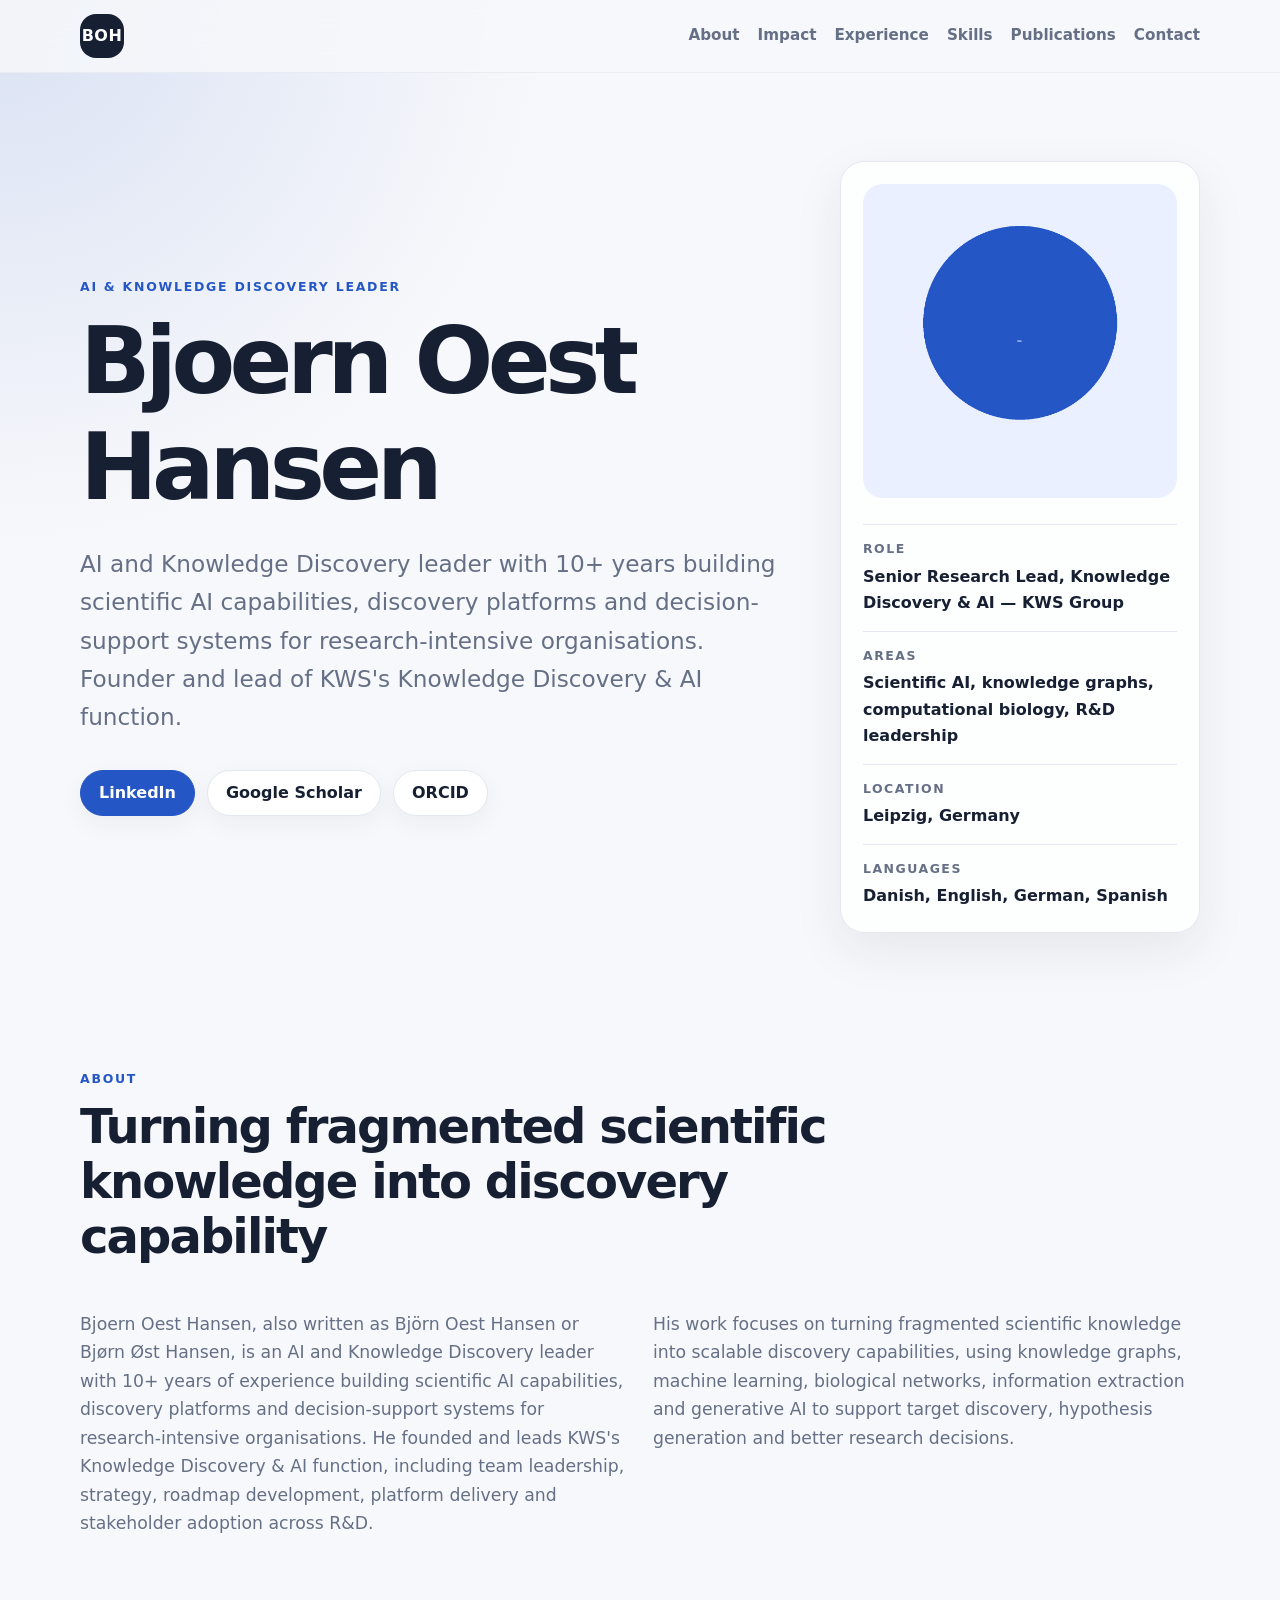
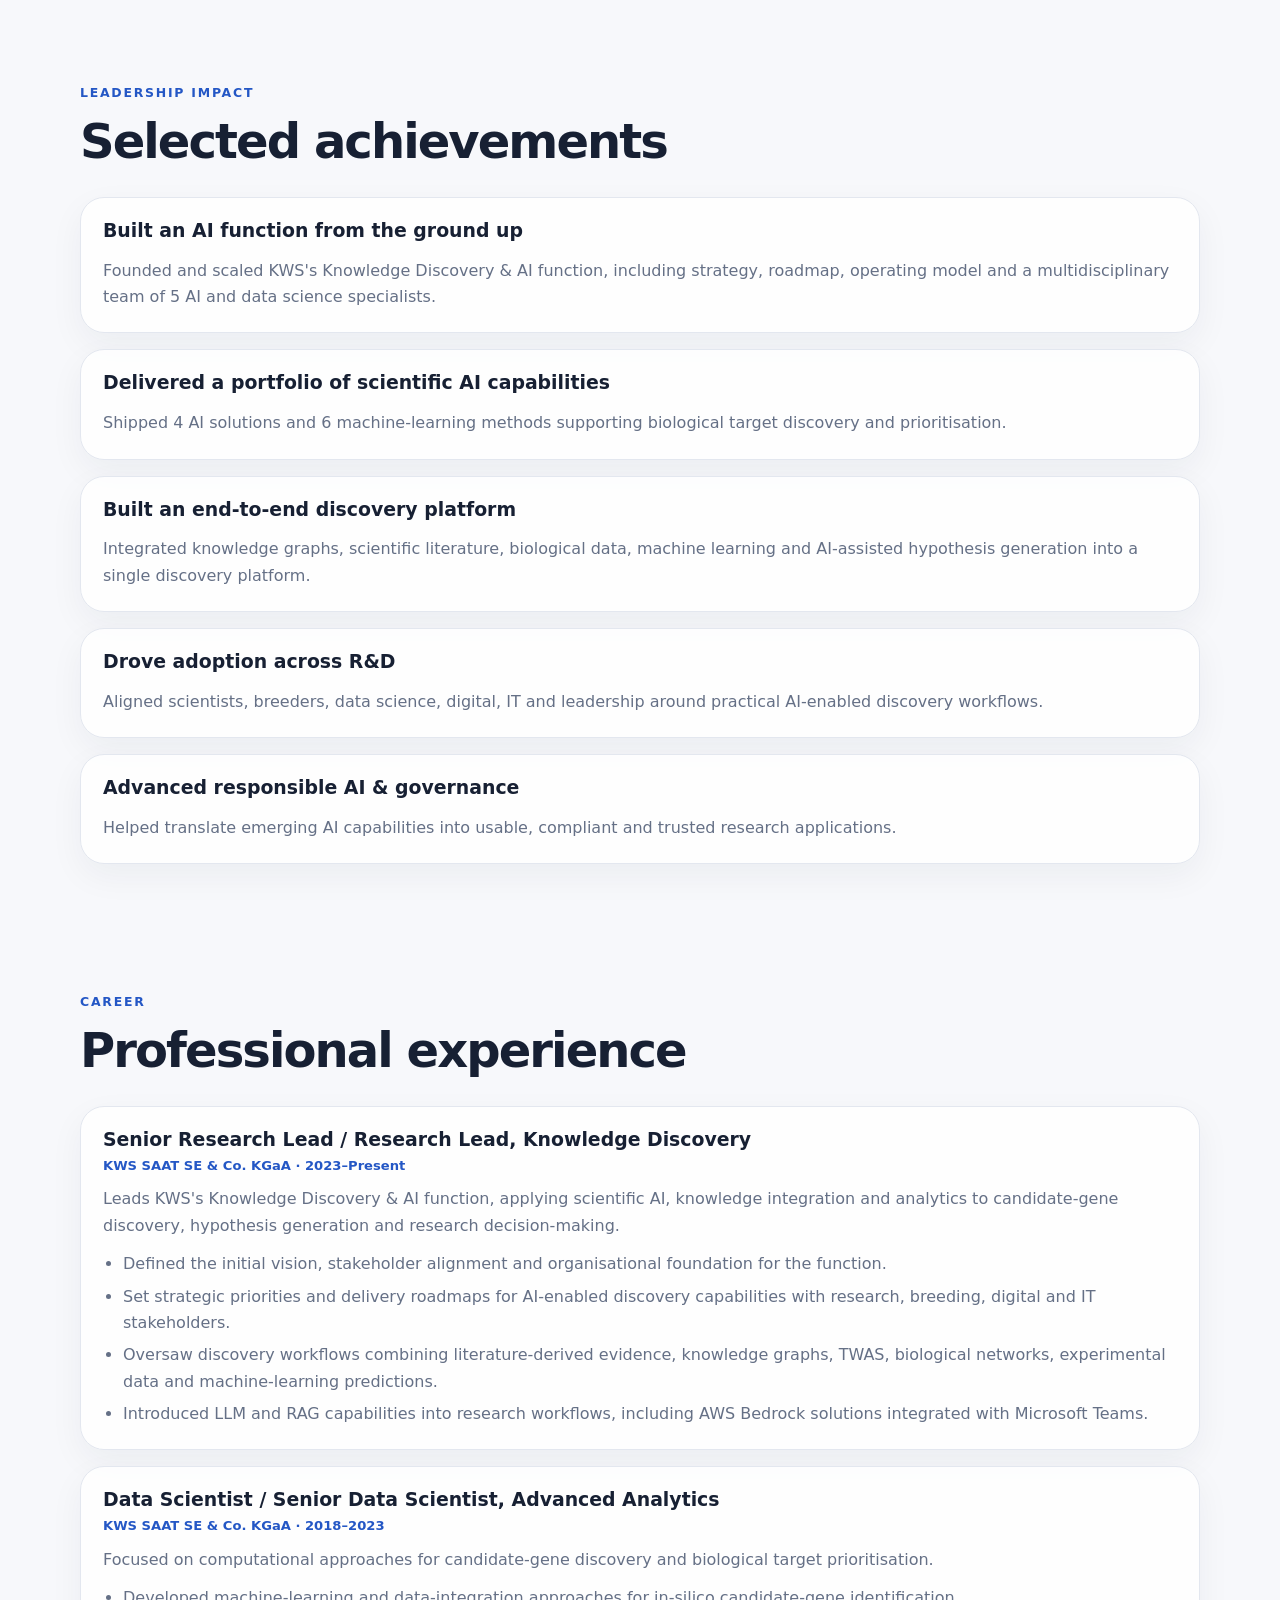
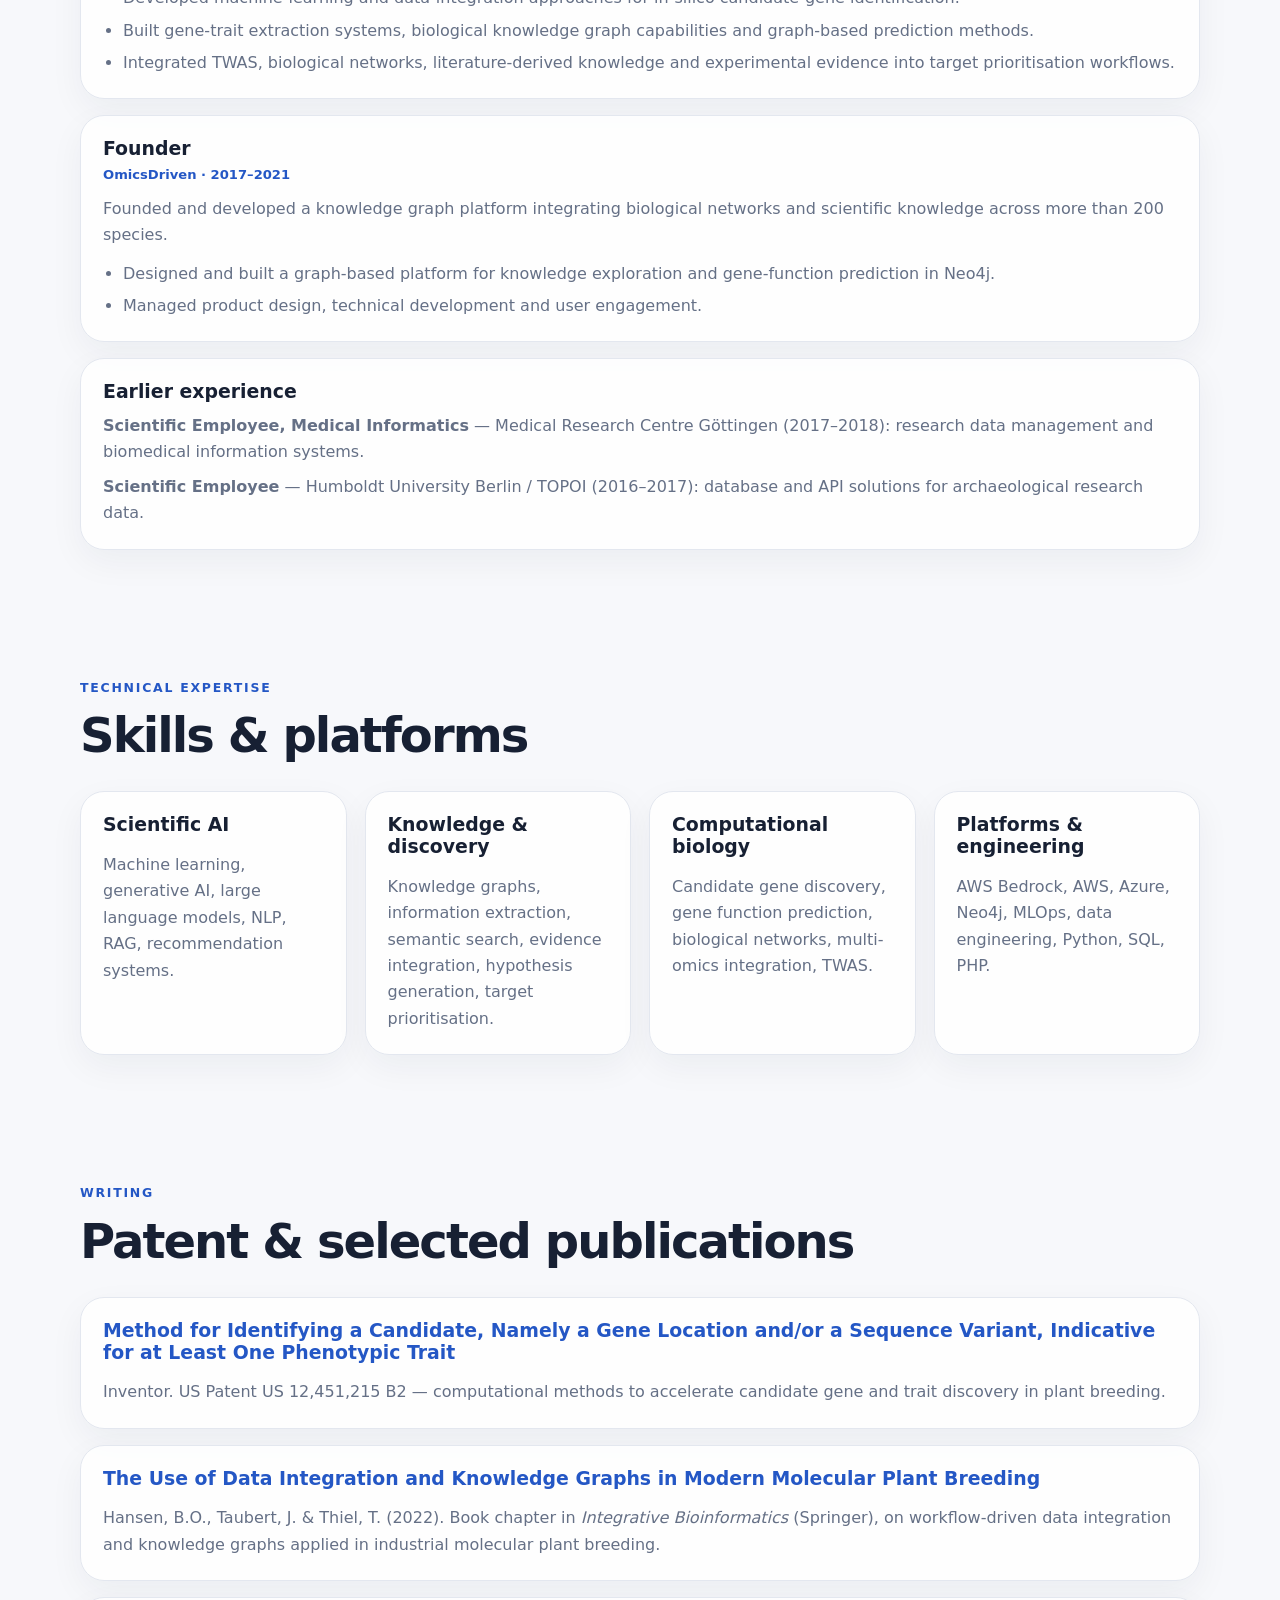
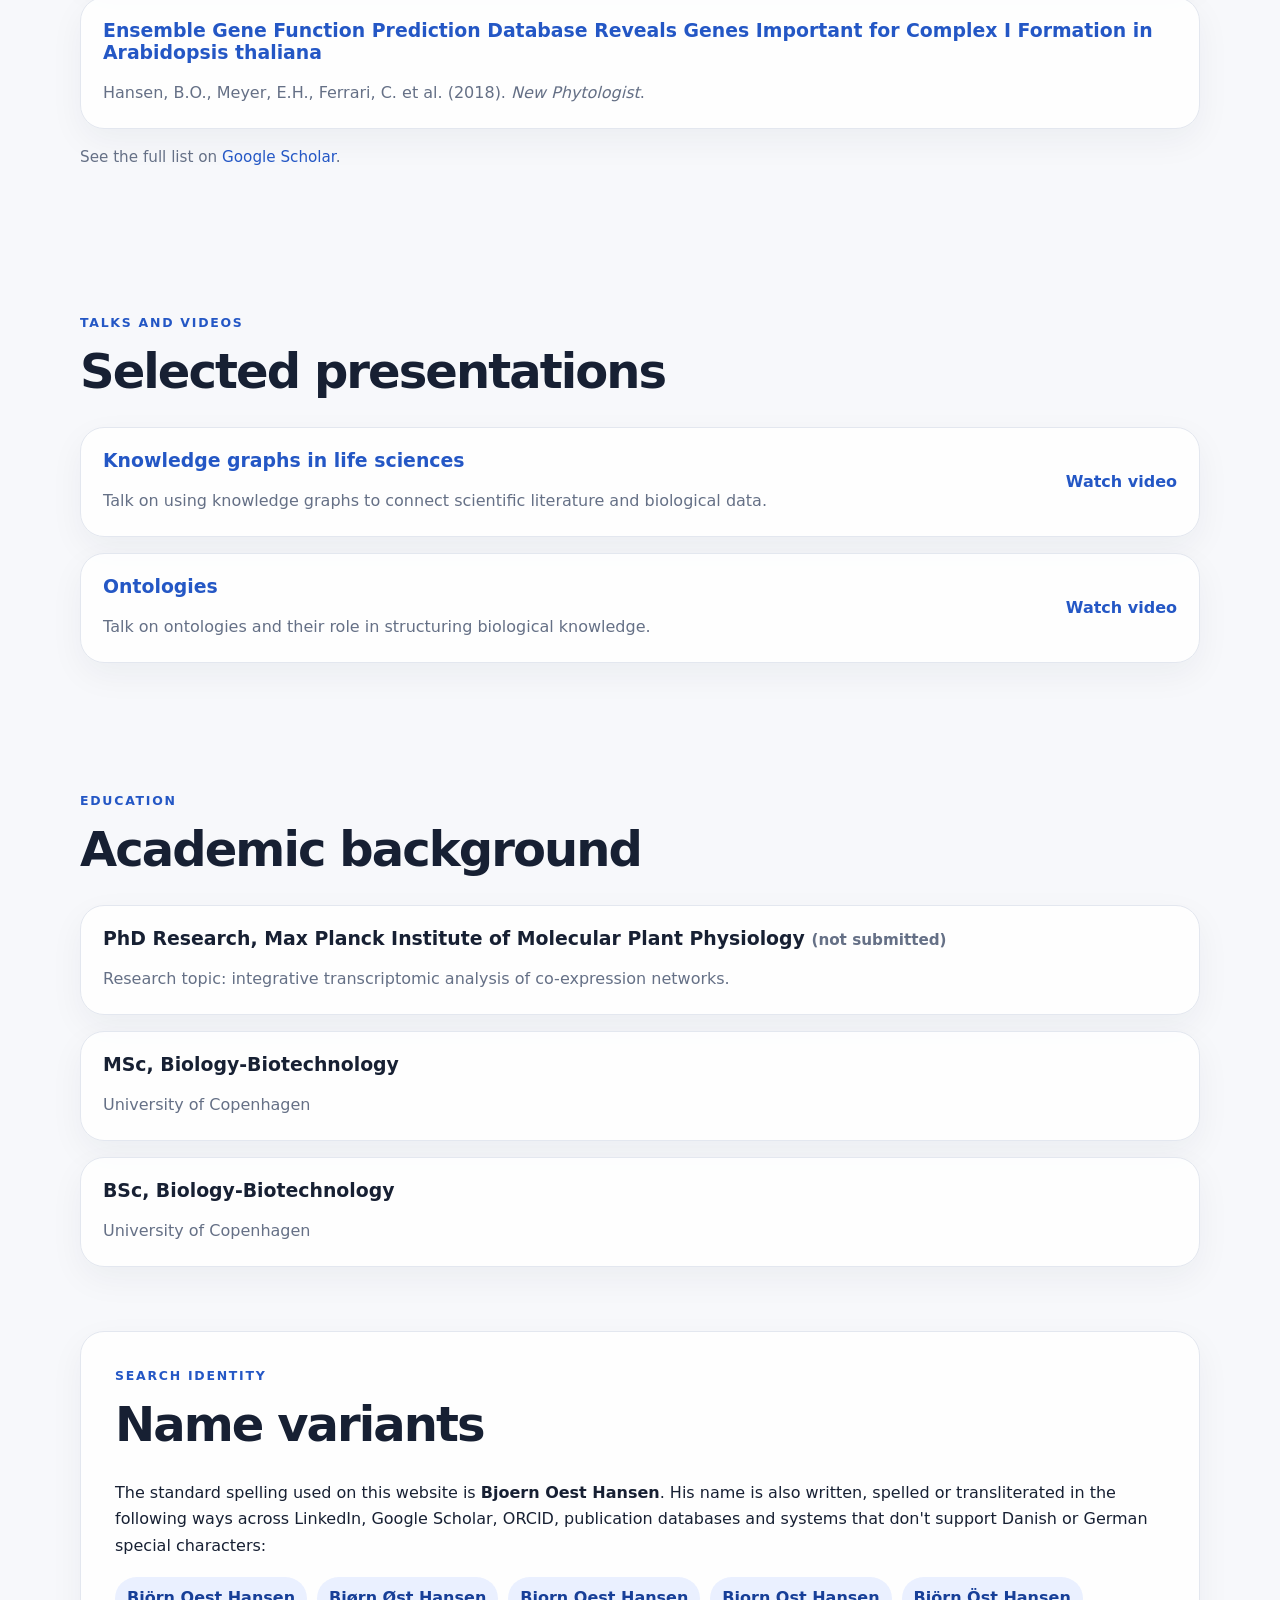
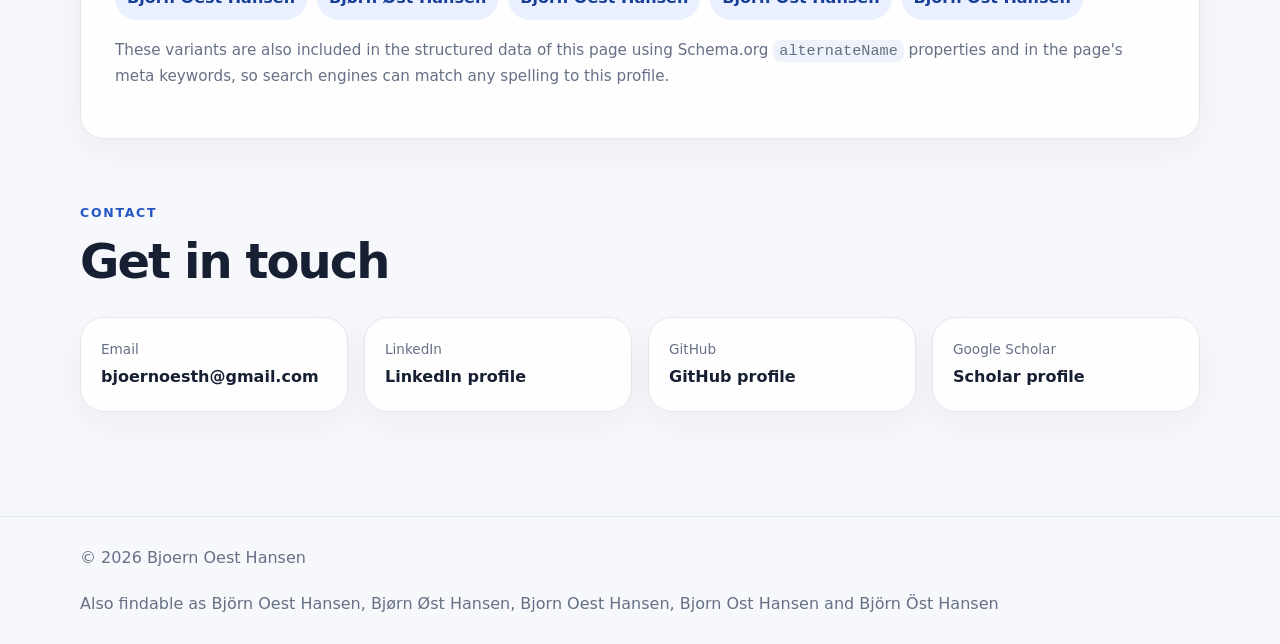
==== commit f6cf3b39: "update" ====
--- a/index.html
+++ b/index.html
@@ -4,25 +4,25 @@
   <meta charset="utf-8" />
   <meta name="viewport" content="width=device-width, initial-scale=1" />
 
-  <title>Björn Oest Hansen | AI, Knowledge Graphs & Plant Genomics</title>
-  <meta name="description" content="Bjoern Oest Hansen is a Senior Research Lead Data Science & Analytics working on AI, knowledge graphs, candidate gene discovery, predictive biology and plant genomics." />
+  <title>Bjoern Oest Hansen | AI & Knowledge Discovery Leader</title>
+  <meta name="description" content="Bjoern Oest Hansen (also written as Björn Oest Hansen or Bjørn Øst Hansen) is an AI & Knowledge Discovery Leader with 10+ years building scientific AI capabilities, knowledge graphs and discovery platforms for research-intensive organisations. Currently leading Knowledge Discovery & AI at KWS Group." />
   <meta name="author" content="Bjoern Oest Hansen" />
-  <meta name="keywords" content="Bjoern Oest Hansen, Bjørn Øst Hansen, Björn Öst Hansen, AI, knowledge graphs, plant genomics, candidate gene discovery, predictive biology, machine learning, graph neural networks" />
+  <meta name="keywords" content="Bjoern Oest Hansen, Björn Oest Hansen, Bjørn Øst Hansen, Bjorn Oest Hansen, Bjorn Ost Hansen, Björn Öst Hansen, AI leader, knowledge discovery, knowledge graphs, scientific AI, R&D transformation, discovery platforms, candidate gene discovery, generative AI, large language models, machine learning" />
   <meta name="robots" content="index, follow" />
-  <link rel="canonical" href="https://bjoernoest/" />
+  <link rel="canonical" href="https://bjoernoest.dk/" />
 
   <!-- Open Graph -->
-  <meta property="og:title" content="BjOern Oest Hansen" />
-  <meta property="og:description" content="AI, knowledge graphs, candidate gene discovery, predictive biology and plant genomics." />
+  <meta property="og:title" content="Bjoern Oest Hansen | AI & Knowledge Discovery Leader" />
+  <meta property="og:description" content="AI & Knowledge Discovery Leader building scientific AI, knowledge graphs and discovery platforms for R&D." />
   <meta property="og:type" content="website" />
-  <meta property="og:url" content="https://bjoernoest.github.io/" />
-  <meta property="og:image" content="https://YOUR_GITHUB_USERNAME.github.io/assets/profile.jpg" />
+  <meta property="og:url" content="https://bjoernoest.dk/" />
+  <meta property="og:image" content="https://bjoernoest.dk/assets/profile.jpg" />
 
   <!-- Twitter / social preview -->
   <meta name="twitter:card" content="summary_large_image" />
-  <meta name="twitter:title" content="Björn Oest Hansen" />
-  <meta name="twitter:description" content="AI, knowledge graphs, candidate gene discovery, predictive biology and plant genomics." />
-  <meta name="twitter:image" content="https://bjoernoest.github.io/assets/profile.jpg" />
+  <meta name="twitter:title" content="Bjoern Oest Hansen | AI & Knowledge Discovery Leader" />
+  <meta name="twitter:description" content="AI & Knowledge Discovery Leader building scientific AI, knowledge graphs and discovery platforms for R&D." />
+  <meta name="twitter:image" content="https://bjoernoest.dk/assets/profile.jpg" />
 
   <!-- Schema.org structured data for Google and other search engines.
        Use alternateName for spelling variants. Use sameAs for external profiles. -->
@@ -32,30 +32,35 @@
     "@type": "Person",
     "name": "Bjoern Oest Hansen",
     "alternateName": [
-      "Bjoern Oest Hansen",
-      "Bjørn Øst Hansen"
+      "Björn Oest Hansen",
+      "Bjørn Øst Hansen",
+      "Bjorn Oest Hansen",
+      "Bjorn Ost Hansen",
+      "Björn Öst Hansen"
     ],
-    "jobTitle": "Senior Research Lead Data Science & Analytics",
+    "jobTitle": "AI & Knowledge Discovery Leader",
     "worksFor": {
       "@type": "Organization",
       "name": "KWS Group"
     },
-    "url": "https://bjoernoest.github.io/",
-    "image": "https://bjoernoest.github.io/assets/profile.jpg",
+    "url": "https://bjoernoest.dk/",
+    "image": "https://bjoernoest.dk/assets/profile.jpg",
     "sameAs": [
       "https://www.linkedin.com/in/bjoernoest",
       "https://scholar.google.com/citations?user=ToOD3C0AAAAJ",
       "https://orcid.org/0000-0001-7620-5422",
-      "https://github.com/bjoernoest",
+      "https://github.com/bjoernoest"
     ],
     "knowsAbout": [
       "Artificial Intelligence",
       "Knowledge Graphs",
-      "Plant Genomics",
+      "Generative AI",
+      "Large Language Models",
+      "Retrieval-Augmented Generation",
       "Candidate Gene Discovery",
-      "Predictive Biology",
+      "Computational Biology",
       "Machine Learning",
-      "Graph Neural Networks",
+      "R&D Leadership",
       "Scientific Knowledge Extraction"
     ]
   }
@@ -70,13 +75,13 @@
 
   <header class="site-header">
     <nav class="nav" aria-label="Main navigation">
-      <a class="brand" href="#top" aria-label="Home">BÖH</a>
+      <a class="brand" href="#top" aria-label="Home">BOH</a>
       <div class="nav-links">
         <a href="#about">About</a>
-        <a href="#focus">Focus</a>
-        <a href="#publications">Articles</a>
-        <a href="#talks">Talks</a>
-        <a href="#name-variants">Name variants</a>
+        <a href="#impact">Impact</a>
+        <a href="#experience">Experience</a>
+        <a href="#skills">Skills</a>
+        <a href="#publications">Publications</a>
         <a href="#contact">Contact</a>
       </div>
     </nav>
@@ -85,34 +90,38 @@
   <main id="main">
     <section id="top" class="hero container">
       <div class="hero-text">
-        <p class="eyebrow">AI · Knowledge graphs · Plant genomics</p>
-        <h1>Björn Oest Hansen</h1>
+        <p class="eyebrow">AI &amp; Knowledge Discovery Leader</p>
+        <h1>Bjoern Oest Hansen</h1>
         <p class="lead">
-          Senior Research Lead Data Science &amp; Analytics working on AI-driven discovery,
-          scientific knowledge extraction, candidate gene discovery and predictive biology.
+          AI and Knowledge Discovery leader with 10+ years building scientific AI capabilities,
+          discovery platforms and decision-support systems for research-intensive organisations.
+          Founder and lead of KWS's Knowledge Discovery &amp; AI function.
         </p>
         <div class="hero-actions" aria-label="Profile links">
           <a class="button primary" href="https://www.linkedin.com/in/bjoernoest">LinkedIn</a>
           <a class="button" href="https://scholar.google.com/citations?user=ToOD3C0AAAAJ&hl=en">Google Scholar</a>
           <a class="button" href="https://orcid.org/0000-0001-7620-5422">ORCID</a>
-          <a class="button" href="assets/cv.pdf">CV</a>
         </div>
       </div>
 
       <aside class="profile-card" aria-label="Profile summary">
-        <img src="assets/profile.jpg" alt="Portrait of Björn Oest Hansen" class="profile-photo" />
+        <img src="assets/profile.jpg" alt="Portrait of Bjoern Oest Hansen" class="profile-photo" />
         <dl>
           <div>
             <dt>Role</dt>
-            <dd>Senior Research Lead Data Science &amp; Analytics</dd>
+            <dd>Senior Research Lead, Knowledge Discovery &amp; AI — KWS Group</dd>
           </div>
           <div>
             <dt>Areas</dt>
-            <dd>AI, knowledge graphs, genomics, predictive biology</dd>
+            <dd>Scientific AI, knowledge graphs, computational biology, R&amp;D leadership</dd>
           </div>
           <div>
             <dt>Location</dt>
-            <dd>Germany</dd>
+            <dd>Leipzig, Germany</dd>
+          </div>
+          <div>
+            <dt>Languages</dt>
+            <dd>Danish, English, German, Spanish</dd>
           </div>
         </dl>
       </aside>
@@ -121,43 +130,131 @@
     <section id="about" class="section container">
       <div class="section-heading">
         <p class="eyebrow">About</p>
-        <h2>Building AI systems for scientific discovery</h2>
+        <h2>Turning fragmented scientific knowledge into discovery capability</h2>
       </div>
       <div class="content-grid">
         <p>
-          Bjoern Oest Hansen, also written as Bjørn Øst Hansen,
-          works at the intersection of artificial intelligence, data science, plant genomics
-          and knowledge-driven discovery.
+          Bjoern Oest Hansen, also written as Björn Oest Hansen or Bjørn Øst Hansen, is an AI and Knowledge Discovery
+          leader with 10+ years of experience building scientific AI capabilities, discovery
+          platforms and decision-support systems for research-intensive organisations. He founded
+          and leads KWS's Knowledge Discovery &amp; AI function, including team leadership,
+          strategy, roadmap development, platform delivery and stakeholder adoption across R&amp;D.
         </p>
         <p>
-          His work focuses on connecting scientific literature, biological data and machine
-          learning methods to support candidate gene discovery, predictive biology and better
-          research workflows for plant science and breeding.
+          His work focuses on turning fragmented scientific knowledge into scalable discovery
+          capabilities, using knowledge graphs, machine learning, biological networks,
+          information extraction and generative AI to support target discovery, hypothesis
+          generation and better research decisions.
         </p>
       </div>
     </section>
 
-    <section id="focus" class="section container">
-      <div class="section-heading">
-        <p class="eyebrow">Focus areas</p>
-        <h2>Selected themes</h2>
+    <section id="impact" class="section container">
+      <div class="section-heading">
+        <p class="eyebrow">Leadership impact</p>
+        <h2>Selected achievements</h2>
+      </div>
+      <div class="list">
+        <article class="list-item">
+          <h3>Built an AI function from the ground up</h3>
+          <p>Founded and scaled KWS's Knowledge Discovery &amp; AI function, including strategy, roadmap, operating model and a multidisciplinary team of 5 AI and data science specialists.</p>
+        </article>
+        <article class="list-item">
+          <h3>Delivered a portfolio of scientific AI capabilities</h3>
+          <p>Shipped 4 AI solutions and 6 machine-learning methods supporting biological target discovery and prioritisation.</p>
+        </article>
+        <article class="list-item">
+          <h3>Built an end-to-end discovery platform</h3>
+          <p>Integrated knowledge graphs, scientific literature, biological data, machine learning and AI-assisted hypothesis generation into a single discovery platform.</p>
+        </article>
+        <article class="list-item">
+          <h3>Drove adoption across R&amp;D</h3>
+          <p>Aligned scientists, breeders, data science, digital, IT and leadership around practical AI-enabled discovery workflows.</p>
+        </article>
+        <article class="list-item">
+          <h3>Advanced responsible AI &amp; governance</h3>
+          <p>Helped translate emerging AI capabilities into usable, compliant and trusted research applications.</p>
+        </article>
+      </div>
+    </section>
+
+    <section id="experience" class="section container">
+      <div class="section-heading">
+        <p class="eyebrow">Career</p>
+        <h2>Professional experience</h2>
+      </div>
+      <div class="list">
+        <article class="list-item timeline-item">
+          <div class="timeline-head">
+            <h3>Senior Research Lead / Research Lead, Knowledge Discovery</h3>
+            <span class="meta">KWS SAAT SE &amp; Co. KGaA · 2023–Present</span>
+          </div>
+          <p>Leads KWS's Knowledge Discovery &amp; AI function, applying scientific AI, knowledge integration and analytics to candidate-gene discovery, hypothesis generation and research decision-making.</p>
+          <ul>
+            <li>Defined the initial vision, stakeholder alignment and organisational foundation for the function.</li>
+            <li>Set strategic priorities and delivery roadmaps for AI-enabled discovery capabilities with research, breeding, digital and IT stakeholders.</li>
+            <li>Oversaw discovery workflows combining literature-derived evidence, knowledge graphs, TWAS, biological networks, experimental data and machine-learning predictions.</li>
+            <li>Introduced LLM and RAG capabilities into research workflows, including AWS Bedrock solutions integrated with Microsoft Teams.</li>
+          </ul>
+        </article>
+        <article class="list-item timeline-item">
+          <div class="timeline-head">
+            <h3>Data Scientist / Senior Data Scientist, Advanced Analytics</h3>
+            <span class="meta">KWS SAAT SE &amp; Co. KGaA · 2018–2023</span>
+          </div>
+          <p>Focused on computational approaches for candidate-gene discovery and biological target prioritisation.</p>
+          <ul>
+            <li>Developed machine-learning and data-integration approaches for in-silico candidate-gene identification.</li>
+            <li>Built gene-trait extraction systems, biological knowledge graph capabilities and graph-based prediction methods.</li>
+            <li>Integrated TWAS, biological networks, literature-derived knowledge and experimental evidence into target prioritisation workflows.</li>
+          </ul>
+        </article>
+        <article class="list-item timeline-item">
+          <div class="timeline-head">
+            <h3>Founder</h3>
+            <span class="meta">OmicsDriven · 2017–2021</span>
+          </div>
+          <p>Founded and developed a knowledge graph platform integrating biological networks and scientific knowledge across more than 200 species.</p>
+          <ul>
+            <li>Designed and built a graph-based platform for knowledge exploration and gene-function prediction in Neo4j.</li>
+            <li>Managed product design, technical development and user engagement.</li>
+          </ul>
+        </article>
+        <article class="list-item timeline-item timeline-earlier">
+          <div class="timeline-head">
+            <h3>Earlier experience</h3>
+          </div>
+          <p>
+            <strong>Scientific Employee, Medical Informatics</strong> — Medical Research Centre Göttingen (2017–2018): research data management and biomedical information systems.
+          </p>
+          <p>
+            <strong>Scientific Employee</strong> — Humboldt University Berlin / TOPOI (2016–2017): database and API solutions for archaeological research data.
+          </p>
+        </article>
+      </div>
+    </section>
+
+    <section id="skills" class="section container">
+      <div class="section-heading">
+        <p class="eyebrow">Technical expertise</p>
+        <h2>Skills &amp; platforms</h2>
       </div>
       <div class="cards">
         <article class="card">
-          <h3>Knowledge discovery</h3>
-          <p>Connecting literature, ontologies, biological evidence and internal expertise through knowledge graphs and AI-assisted reasoning.</p>
+          <h3>Scientific AI</h3>
+          <p>Machine learning, generative AI, large language models, NLP, RAG, recommendation systems.</p>
         </article>
         <article class="card">
-          <h3>Candidate gene discovery</h3>
-          <p>Using computational evidence, graph-based methods and machine learning to prioritize genes and support trait discovery.</p>
+          <h3>Knowledge &amp; discovery</h3>
+          <p>Knowledge graphs, information extraction, semantic search, evidence integration, hypothesis generation, target prioritisation.</p>
         </article>
         <article class="card">
-          <h3>Predictive biology</h3>
-          <p>Developing data-driven approaches that connect genotype, expression, function, phenotype and experimental validation.</p>
+          <h3>Computational biology</h3>
+          <p>Candidate gene discovery, gene function prediction, biological networks, multi-omics integration, TWAS.</p>
         </article>
         <article class="card">
-          <h3>AI adoption in R&amp;D</h3>
-          <p>Turning advanced AI methods into practical workflows that scientists can trust, understand and use in daily research.</p>
+          <h3>Platforms &amp; engineering</h3>
+          <p>AWS Bedrock, AWS, Azure, Neo4j, MLOps, data engineering, Python, SQL, PHP.</p>
         </article>
       </div>
     </section>
@@ -165,22 +262,25 @@
     <section id="publications" class="section container">
       <div class="section-heading">
         <p class="eyebrow">Writing</p>
-        <h2>Selected articles and publications</h2>
-      </div>
-      <div class="list">
-        <article class="list-item">
-          <h3><a href="ARTICLE_LINK_1">Knowledge graphs for candidate gene discovery</a></h3>
-          <p>Replace this text with a short description of the article, publication or conference contribution.</p>
-        </article>
-        <article class="list-item">
-          <h3><a href="ARTICLE_LINK_2">AI and predictive biology in plant science</a></h3>
-          <p>Replace this text with a short description of the topic, venue or publication context.</p>
-        </article>
-        <article class="list-item">
-          <h3><a href="ARTICLE_LINK_3">Graph-based learning for genomics</a></h3>
-          <p>Replace this text with a short description and add the real link when available.</p>
-        </article>
-      </div>
+        <h2>Patent &amp; selected publications</h2>
+      </div>
+      <div class="list">
+        <article class="list-item">
+          <h3><a href="https://patents.google.com/patent/US12451215B2/en">Method for Identifying a Candidate, Namely a Gene Location and/or a Sequence Variant, Indicative for at Least One Phenotypic Trait</a></h3>
+          <p>Inventor. US Patent US 12,451,215 B2 — computational methods to accelerate candidate gene and trait discovery in plant breeding.</p>
+        </article>
+        <article class="list-item">
+          <h3><a href="https://doi.org/10.1007/978-981-16-6795-4_7">The Use of Data Integration and Knowledge Graphs in Modern Molecular Plant Breeding</a></h3>
+          <p>Hansen, B.O., Taubert, J. &amp; Thiel, T. (2022). Book chapter in <em>Integrative Bioinformatics</em> (Springer), on workflow-driven data integration and knowledge graphs applied in industrial molecular plant breeding.</p>
+        </article>
+        <article class="list-item">
+          <h3><a href="https://doi.org/10.1111/nph.14921">Ensemble Gene Function Prediction Database Reveals Genes Important for Complex I Formation in Arabidopsis thaliana</a></h3>
+          <p>Hansen, B.O., Meyer, E.H., Ferrari, C. et al. (2018). <em>New Phytologist</em>.</p>
+        </article>
+      </div>
+      <p class="small-note" style="margin-top: 16px;">
+        See the full list on <a href="https://scholar.google.com/citations?user=ToOD3C0AAAAJ&hl=en">Google Scholar</a>.
+      </p>
     </section>
 
     <section id="talks" class="section container">
@@ -191,17 +291,38 @@
       <div class="list">
         <article class="list-item video-item">
           <div>
-            <h3><a href="YOUTUBE_LINK_1">Knowledge graphs in life sciences</a></h3>
-            <p>Replace this with the event name, year and a short description.</p>
+            <h3><a href="https://www.youtube.com/watch?v=COBAk4dHqVo">Knowledge graphs in life sciences</a></h3>
+            <p>Talk on using knowledge graphs to connect scientific literature and biological data.</p>
           </div>
           <a class="text-link" href="https://www.youtube.com/watch?v=COBAk4dHqVo">Watch video</a>
         </article>
         <article class="list-item video-item">
           <div>
             <h3><a href="https://www.youtube.com/watch?v=KEeh4WuSm-4&t=901s">Ontologies</a></h3>
-            <p>Replace this with the real talk title, venue and link.</p>
-          </div>
-          <a class="text-link" href="YOUTUBE_LINK_2">Watch video</a>
+            <p>Talk on ontologies and their role in structuring biological knowledge.</p>
+          </div>
+          <a class="text-link" href="https://www.youtube.com/watch?v=KEeh4WuSm-4&t=901s">Watch video</a>
+        </article>
+      </div>
+    </section>
+
+    <section id="education" class="section container">
+      <div class="section-heading">
+        <p class="eyebrow">Education</p>
+        <h2>Academic background</h2>
+      </div>
+      <div class="list">
+        <article class="list-item">
+          <h3>PhD Research, Max Planck Institute of Molecular Plant Physiology <span class="small-note">(not submitted)</span></h3>
+          <p>Research topic: integrative transcriptomic analysis of co-expression networks.</p>
+        </article>
+        <article class="list-item">
+          <h3>MSc, Biology-Biotechnology</h3>
+          <p>University of Copenhagen</p>
+        </article>
+        <article class="list-item">
+          <h3>BSc, Biology-Biotechnology</h3>
+          <p>University of Copenhagen</p>
         </article>
       </div>
     </section>
@@ -212,17 +333,21 @@
         <h2>Name variants</h2>
       </div>
       <p>
-        This website belongs to <strong>Björn Oest Hansen</strong>. Alternative spellings used in online profiles,
-        publication databases or systems without special characters may include:
+        The standard spelling used on this website is <strong>Bjoern Oest Hansen</strong>. His name is also
+        written, spelled or transliterated in the following ways across LinkedIn, Google Scholar, ORCID,
+        publication databases and systems that don't support Danish or German special characters:
       </p>
       <ul class="name-list">
         <li>Björn Oest Hansen</li>
-        <li>Bjoern Oest Hansen</li>
+        <li>Bjørn Øst Hansen</li>
         <li>Bjorn Oest Hansen</li>
+        <li>Bjorn Ost Hansen</li>
+        <li>Björn Öst Hansen</li>
       </ul>
       <p class="small-note">
         These variants are also included in the structured data of this page using Schema.org
-        <code>alternateName</code> properties.
+        <code>alternateName</code> properties and in the page's meta keywords, so search engines can match
+        any spelling to this profile.
       </p>
     </section>
 
@@ -240,11 +365,11 @@
           <span>LinkedIn</span>
           <strong>LinkedIn profile</strong>
         </a>
-        <a class="contact-card" href="https://github.com/YOUR_GITHUB_USERNAME">
+        <a class="contact-card" href="https://github.com/bjoernoest">
           <span>GitHub</span>
           <strong>GitHub profile</strong>
         </a>
-        <a class="contact-card" href="https://scholar.google.com/citations?user=YOUR_GOOGLE_SCHOLAR_ID">
+        <a class="contact-card" href="https://scholar.google.com/citations?user=ToOD3C0AAAAJ&hl=en">
           <span>Google Scholar</span>
           <strong>Scholar profile</strong>
         </a>
@@ -254,8 +379,8 @@
 
   <footer class="footer">
     <div class="container footer-inner">
-      <p>© 2026 Bjoen Oest Hansen</p>
-      <p>Also findable as Bjørn Øst Hansen</p>
+      <p>© 2026 Bjoern Oest Hansen</p>
+      <p>Also findable as Björn Oest Hansen, Bjørn Øst Hansen, Bjorn Oest Hansen, Bjorn Ost Hansen and Björn Öst Hansen</p>
     </div>
   </footer>
 </body>
--- a/style.css
+++ b/style.css
@@ -253,7 +253,8 @@
 .card,
 .list-item,
 .contact-card,
-.name-box {
+.name-box,
+.timeline-item {
   background: rgba(255, 255, 255, 0.86);
   border: 1px solid var(--line);
   border-radius: var(--radius);
@@ -289,6 +290,40 @@
 .text-link {
   font-weight: 800;
   white-space: nowrap;
+}
+
+.timeline-head {
+  display: flex;
+  flex-direction: column;
+  gap: 4px;
+  margin-bottom: 10px;
+}
+
+.timeline-item .meta {
+  color: var(--accent);
+  font-size: 0.82rem;
+  font-weight: 750;
+}
+
+.timeline-item > p {
+  color: var(--muted);
+  margin: 0 0 12px;
+}
+
+.timeline-item ul {
+  margin: 0;
+  padding-left: 20px;
+  color: var(--muted);
+  display: grid;
+  gap: 6px;
+}
+
+.timeline-earlier p {
+  margin: 0 0 8px;
+}
+
+.timeline-earlier p:last-child {
+  margin-bottom: 0;
 }
 
 .name-box {
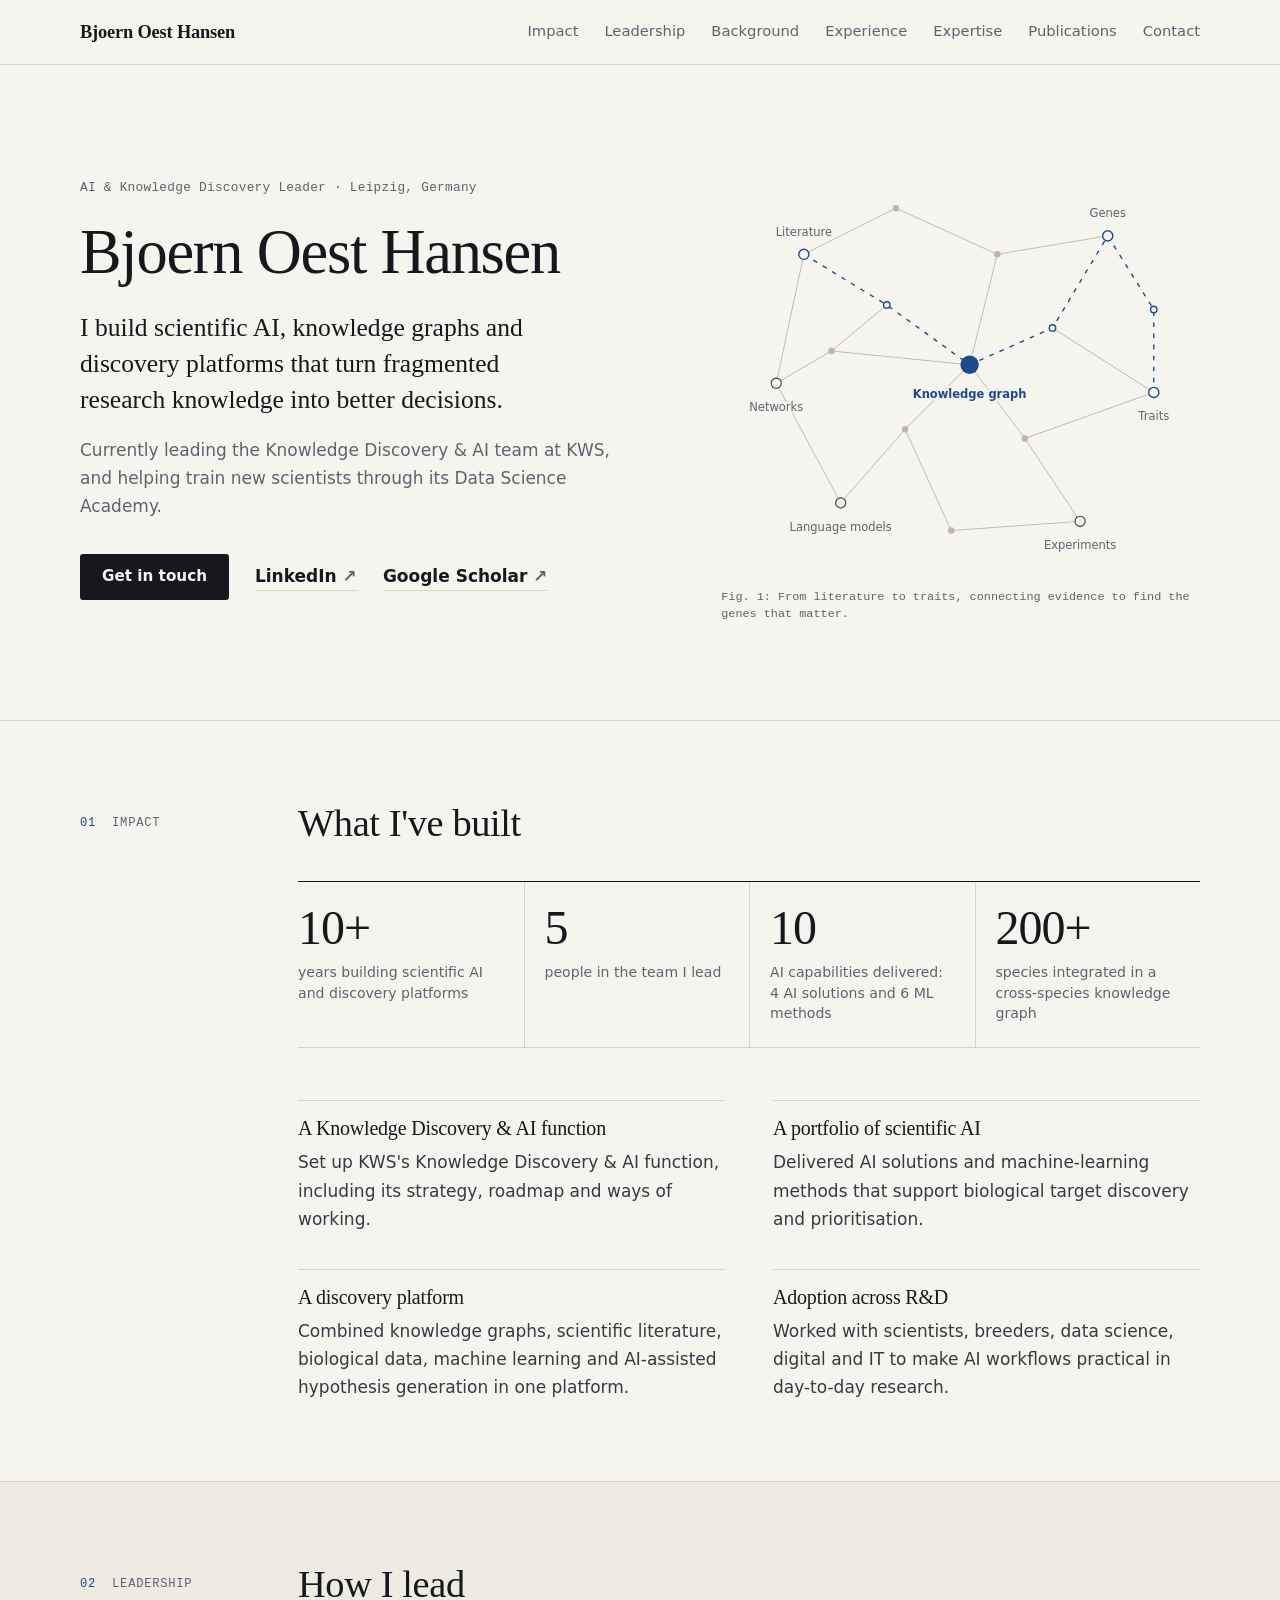
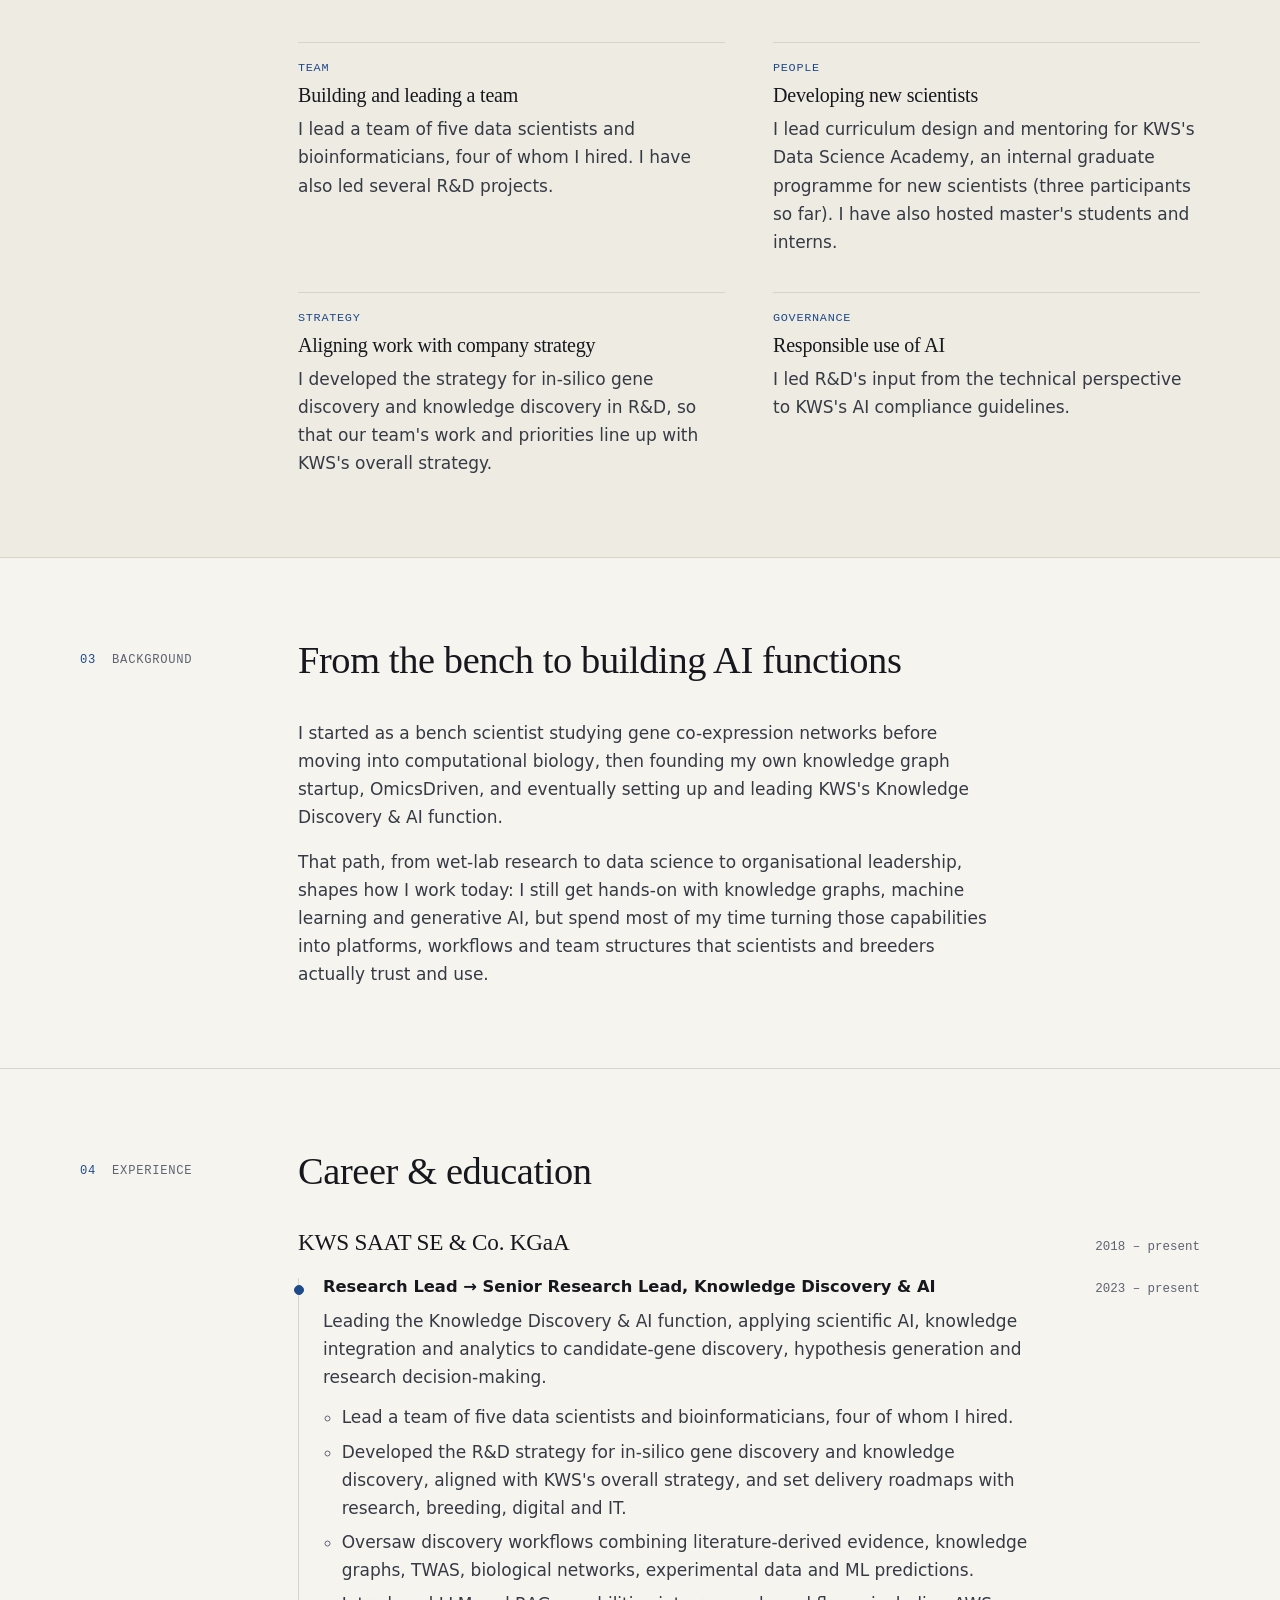
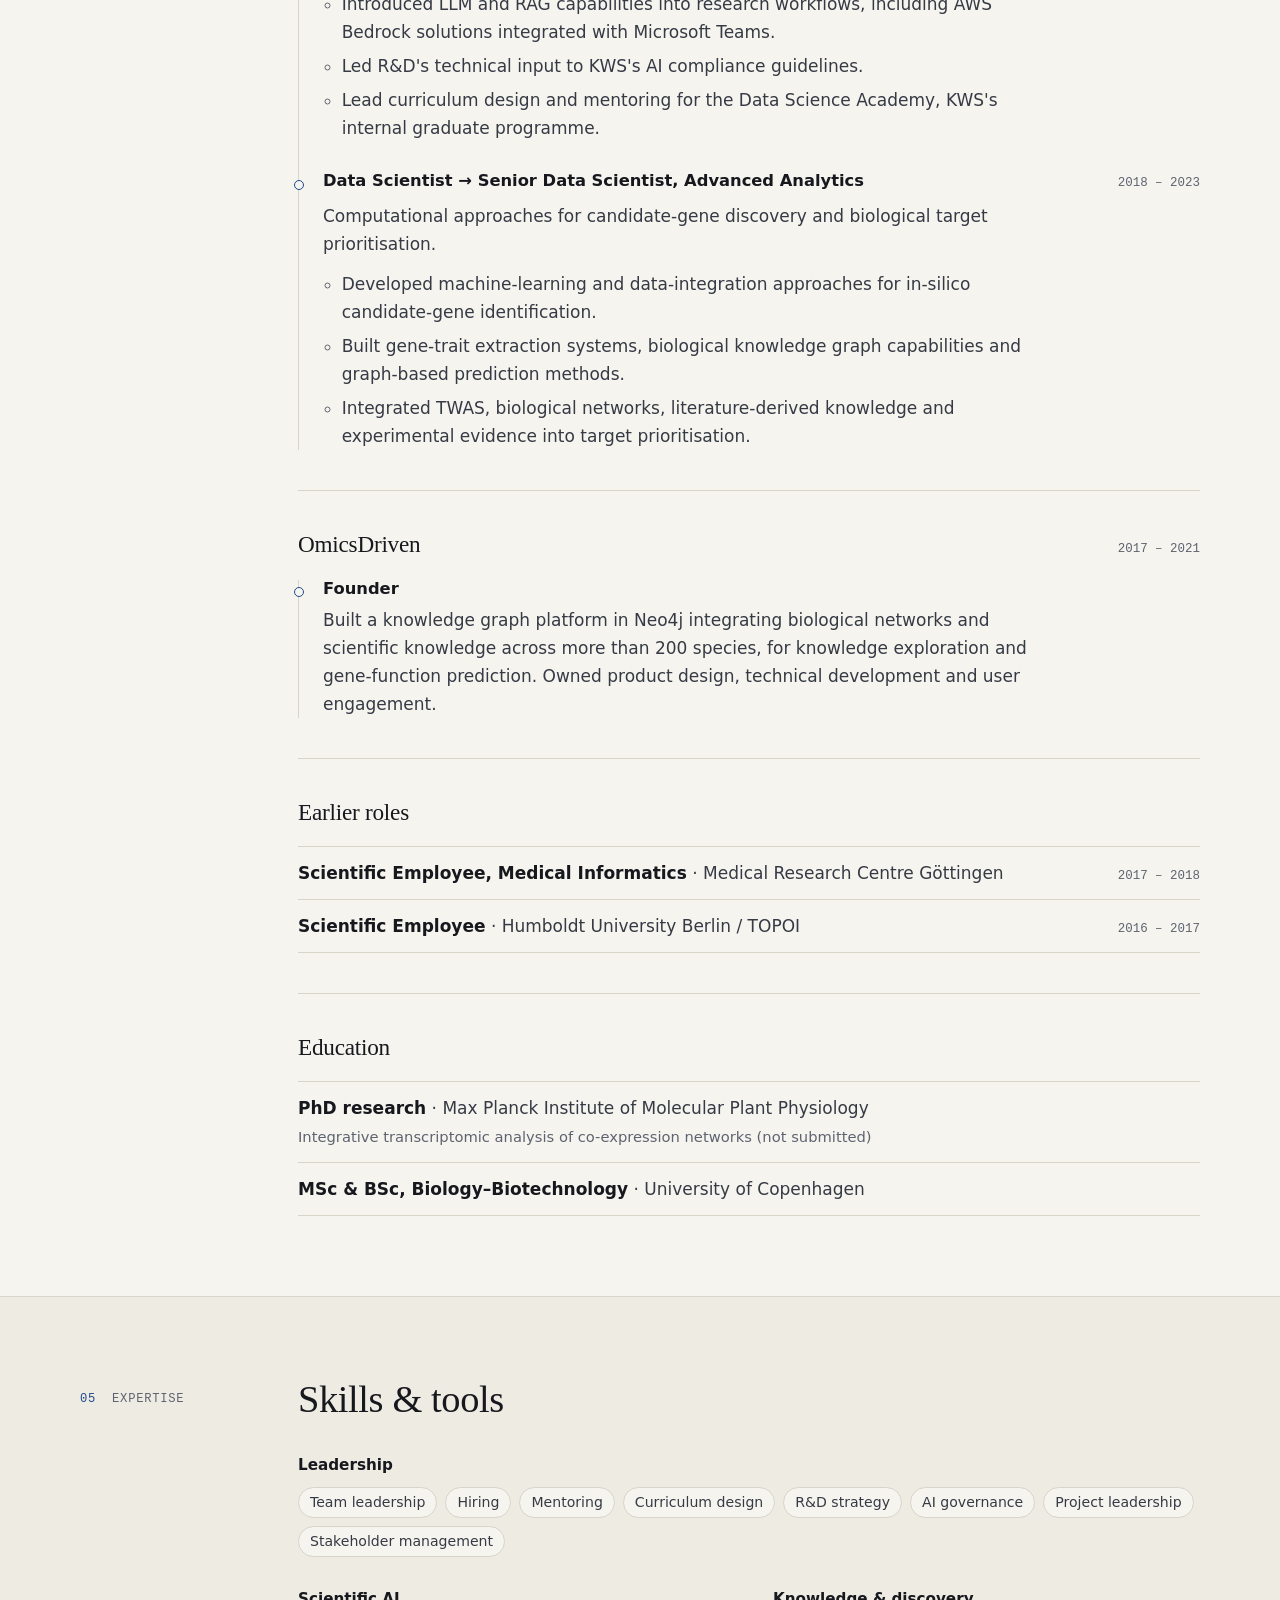
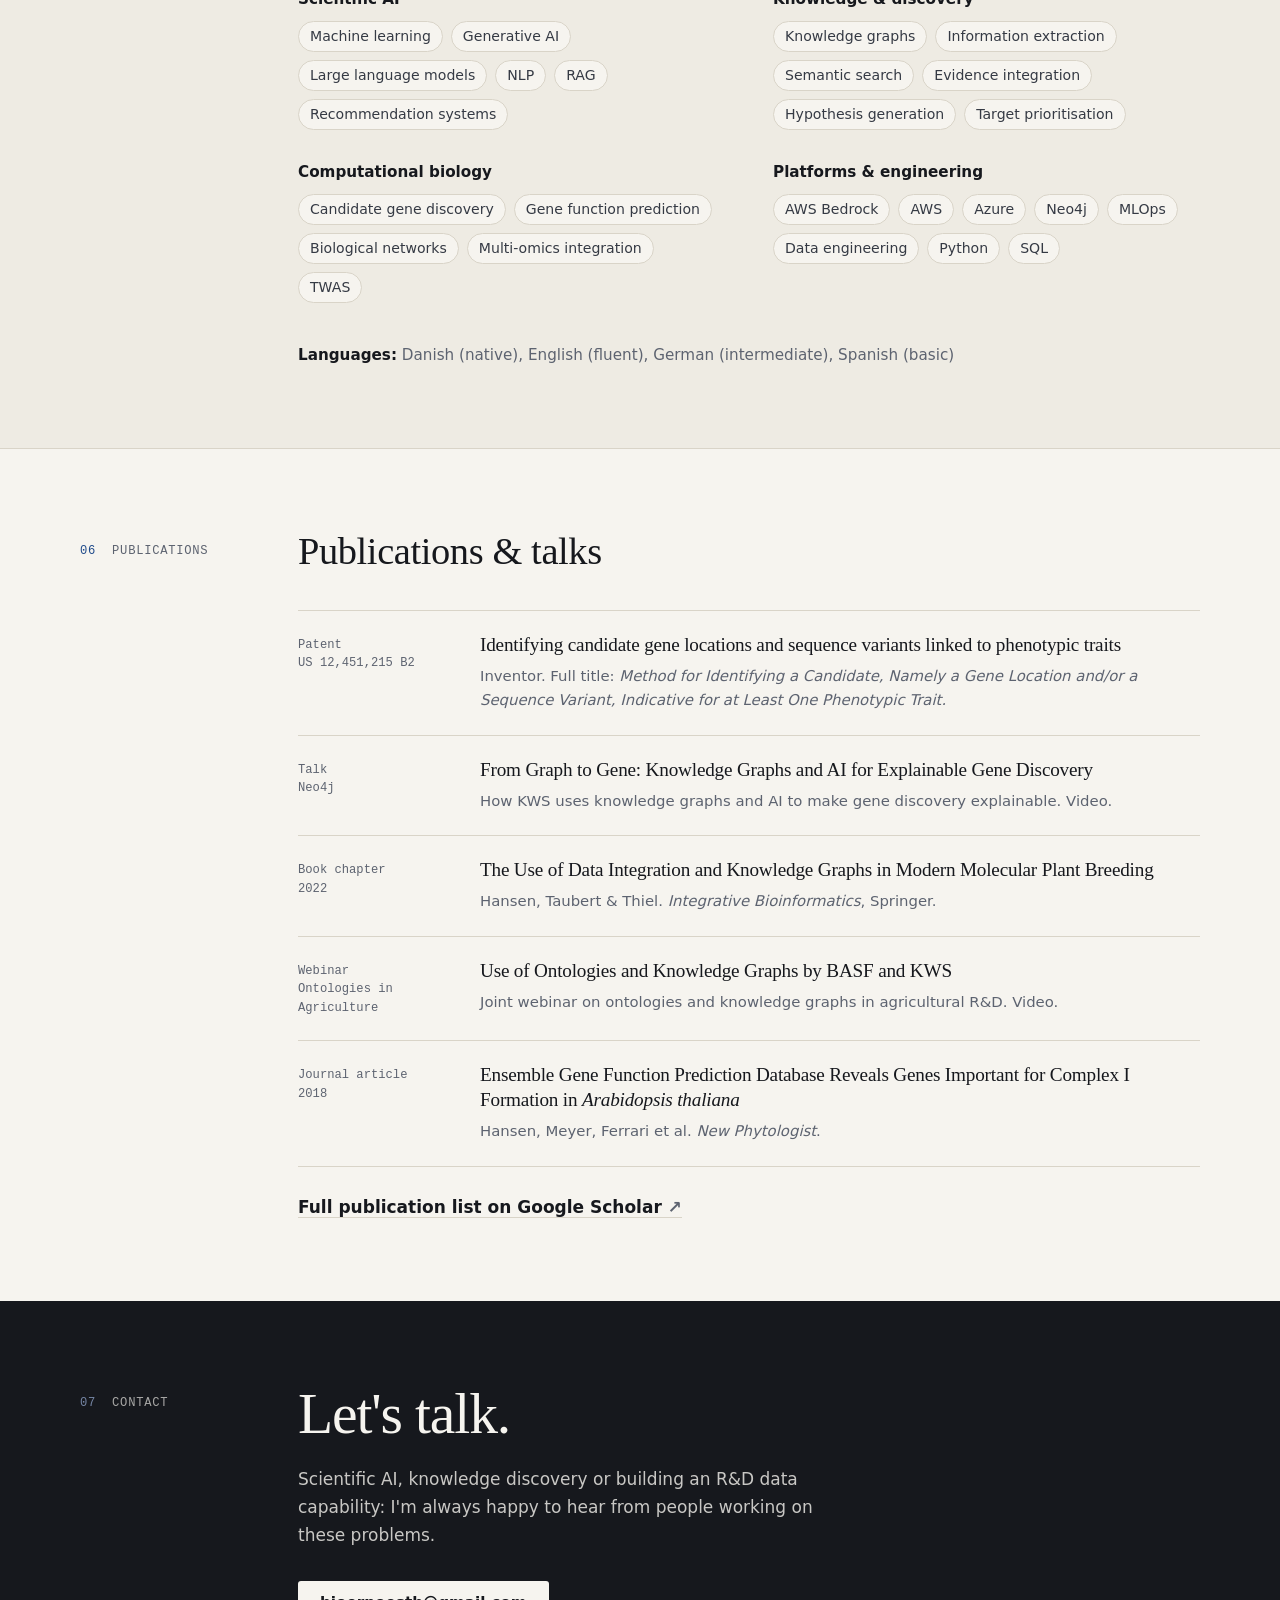
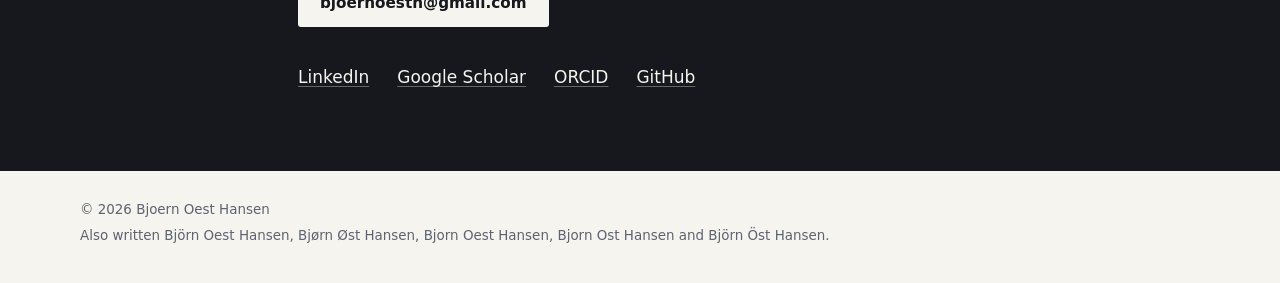
==== commit 8263f169: "game" ====
--- a/index.html
+++ b/index.html
@@ -5,27 +5,29 @@
   <meta name="viewport" content="width=device-width, initial-scale=1" />
 
   <title>Bjoern Oest Hansen | AI & Knowledge Discovery Leader</title>
-  <meta name="description" content="Bjoern Oest Hansen (also written as Björn Oest Hansen or Bjørn Øst Hansen) is an AI & Knowledge Discovery Leader with 10+ years building scientific AI capabilities, knowledge graphs and discovery platforms for research-intensive organisations. Currently leading Knowledge Discovery & AI at KWS Group." />
+  <meta name="description" content="Bjoern Oest Hansen leads a Knowledge Discovery & AI team, building scientific AI, knowledge graphs and discovery platforms for research." />
   <meta name="author" content="Bjoern Oest Hansen" />
   <meta name="keywords" content="Bjoern Oest Hansen, Björn Oest Hansen, Bjørn Øst Hansen, Bjorn Oest Hansen, Bjorn Ost Hansen, Björn Öst Hansen, AI leader, knowledge discovery, knowledge graphs, scientific AI, R&D transformation, discovery platforms, candidate gene discovery, generative AI, large language models, machine learning" />
   <meta name="robots" content="index, follow" />
+  <meta name="color-scheme" content="light dark" />
+  <meta name="theme-color" content="#f6f4ef" media="(prefers-color-scheme: light)" />
+  <meta name="theme-color" content="#12151b" media="(prefers-color-scheme: dark)" />
   <link rel="canonical" href="https://bjoernoest.dk/" />
 
-  <!-- Open Graph -->
   <meta property="og:title" content="Bjoern Oest Hansen | AI & Knowledge Discovery Leader" />
-  <meta property="og:description" content="AI & Knowledge Discovery Leader building scientific AI, knowledge graphs and discovery platforms for R&D." />
-  <meta property="og:type" content="website" />
+  <meta property="og:description" content="Building scientific AI, knowledge graphs and discovery platforms for R&D." />
+  <meta property="og:type" content="profile" />
   <meta property="og:url" content="https://bjoernoest.dk/" />
-  <meta property="og:image" content="https://bjoernoest.dk/assets/profile.jpg" />
-
-  <!-- Twitter / social preview -->
+  <meta property="og:image" content="https://bjoernoest.dk/assets/og-image.png" />
+  <meta property="og:image:width" content="1200" />
+  <meta property="og:image:height" content="630" />
+  <meta property="og:image:alt" content="Bjoern Oest Hansen, AI & Knowledge Discovery Leader" />
+
   <meta name="twitter:card" content="summary_large_image" />
   <meta name="twitter:title" content="Bjoern Oest Hansen | AI & Knowledge Discovery Leader" />
-  <meta name="twitter:description" content="AI & Knowledge Discovery Leader building scientific AI, knowledge graphs and discovery platforms for R&D." />
-  <meta name="twitter:image" content="https://bjoernoest.dk/assets/profile.jpg" />
-
-  <!-- Schema.org structured data for Google and other search engines.
-       Use alternateName for spelling variants. Use sameAs for external profiles. -->
+  <meta name="twitter:description" content="Building scientific AI, knowledge graphs and discovery platforms for R&D." />
+  <meta name="twitter:image" content="https://bjoernoest.dk/assets/og-image.png" />
+
   <script type="application/ld+json">
   {
     "@context": "https://schema.org",
@@ -43,8 +45,17 @@
       "@type": "Organization",
       "name": "KWS Group"
     },
+    "address": {
+      "@type": "PostalAddress",
+      "addressLocality": "Leipzig",
+      "addressCountry": "DE"
+    },
+    "alumniOf": [
+      { "@type": "CollegeOrUniversity", "name": "University of Copenhagen" },
+      { "@type": "ResearchOrganization", "name": "Max Planck Institute of Molecular Plant Physiology" }
+    ],
+    "knowsLanguage": ["da", "en", "de", "es"],
     "url": "https://bjoernoest.dk/",
-    "image": "https://bjoernoest.dk/assets/profile.jpg",
     "sameAs": [
       "https://www.linkedin.com/in/bjoernoest",
       "https://scholar.google.com/citations?user=ToOD3C0AAAAJ",
@@ -61,26 +72,34 @@
       "Computational Biology",
       "Machine Learning",
       "R&D Leadership",
+      "Talent Development",
+      "AI Governance",
       "Scientific Knowledge Extraction"
     ]
   }
   </script>
 
   <link rel="stylesheet" href="style.css" />
-  <link rel="icon" href="assets/favicon.png" />
+  <link rel="icon" href="assets/favicon.svg" type="image/svg+xml" />
+  <link rel="icon" href="assets/favicon.png" type="image/png" />
+  <link rel="apple-touch-icon" href="assets/favicon.png" />
 </head>
 
 <body>
   <a class="skip-link" href="#main">Skip to content</a>
 
   <header class="site-header">
-    <nav class="nav" aria-label="Main navigation">
-      <a class="brand" href="#top" aria-label="Home">BOH</a>
-      <div class="nav-links">
-        <a href="#about">About</a>
+    <nav class="nav container" aria-label="Main navigation">
+      <a class="brand" href="#top">Bjoern Oest Hansen</a>
+      <button class="nav-toggle" type="button" aria-label="Toggle navigation" aria-expanded="false" aria-controls="nav-links">
+        <span></span><span></span><span></span>
+      </button>
+      <div class="nav-links" id="nav-links">
         <a href="#impact">Impact</a>
+        <a href="#leadership">Leadership</a>
+        <a href="#background">Background</a>
         <a href="#experience">Experience</a>
-        <a href="#skills">Skills</a>
+        <a href="#expertise">Expertise</a>
         <a href="#publications">Publications</a>
         <a href="#contact">Contact</a>
       </div>
@@ -88,300 +107,440 @@
   </header>
 
   <main id="main">
-    <section id="top" class="hero container">
-      <div class="hero-text">
-        <p class="eyebrow">AI &amp; Knowledge Discovery Leader</p>
-        <h1>Bjoern Oest Hansen</h1>
-        <p class="lead">
-          AI and Knowledge Discovery leader with 10+ years building scientific AI capabilities,
-          discovery platforms and decision-support systems for research-intensive organisations.
-          Founder and lead of KWS's Knowledge Discovery &amp; AI function.
-        </p>
-        <div class="hero-actions" aria-label="Profile links">
-          <a class="button primary" href="https://www.linkedin.com/in/bjoernoest">LinkedIn</a>
-          <a class="button" href="https://scholar.google.com/citations?user=ToOD3C0AAAAJ&hl=en">Google Scholar</a>
-          <a class="button" href="https://orcid.org/0000-0001-7620-5422">ORCID</a>
-        </div>
-      </div>
-
-      <aside class="profile-card" aria-label="Profile summary">
-        <img src="assets/profile.jpg" alt="Portrait of Bjoern Oest Hansen" class="profile-photo" />
-        <dl>
-          <div>
-            <dt>Role</dt>
-            <dd>Senior Research Lead, Knowledge Discovery &amp; AI — KWS Group</dd>
+    <section id="top" class="hero">
+      <div class="container hero-grid">
+        <div class="hero-text">
+          <p class="kicker">AI &amp; Knowledge Discovery Leader · Leipzig, Germany</p>
+          <h1>Bjoern Oest Hansen</h1>
+          <p class="lead">
+            I build scientific AI, knowledge graphs and discovery platforms that turn fragmented
+            research knowledge into better decisions.
+          </p>
+          <p class="hero-current">
+            Currently leading the Knowledge Discovery &amp; AI team at KWS, and helping train new
+            scientists through its Data Science Academy.
+          </p>
+          <div class="hero-actions">
+            <a class="button" href="mailto:bjoernoesth@gmail.com">Get in touch</a>
+            <a class="link-out" href="https://www.linkedin.com/in/bjoernoest">LinkedIn</a>
+            <a class="link-out" href="https://scholar.google.com/citations?user=ToOD3C0AAAAJ&hl=en">Google Scholar</a>
           </div>
-          <div>
-            <dt>Areas</dt>
-            <dd>Scientific AI, knowledge graphs, computational biology, R&amp;D leadership</dd>
-          </div>
-          <div>
-            <dt>Location</dt>
-            <dd>Leipzig, Germany</dd>
-          </div>
-          <div>
-            <dt>Languages</dt>
-            <dd>Danish, English, German, Spanish</dd>
-          </div>
-        </dl>
-      </aside>
-    </section>
-
-    <section id="about" class="section container">
-      <div class="section-heading">
-        <p class="eyebrow">About</p>
-        <h2>Turning fragmented scientific knowledge into discovery capability</h2>
-      </div>
-      <div class="content-grid">
-        <p>
-          Bjoern Oest Hansen, also written as Björn Oest Hansen or Bjørn Øst Hansen, is an AI and Knowledge Discovery
-          leader with 10+ years of experience building scientific AI capabilities, discovery
-          platforms and decision-support systems for research-intensive organisations. He founded
-          and leads KWS's Knowledge Discovery &amp; AI function, including team leadership,
-          strategy, roadmap development, platform delivery and stakeholder adoption across R&amp;D.
-        </p>
-        <p>
-          His work focuses on turning fragmented scientific knowledge into scalable discovery
-          capabilities, using knowledge graphs, machine learning, biological networks,
-          information extraction and generative AI to support target discovery, hypothesis
-          generation and better research decisions.
-        </p>
-      </div>
-    </section>
-
-    <section id="impact" class="section container">
-      <div class="section-heading">
-        <p class="eyebrow">Leadership impact</p>
-        <h2>Selected achievements</h2>
-      </div>
-      <div class="list">
-        <article class="list-item">
-          <h3>Built an AI function from the ground up</h3>
-          <p>Founded and scaled KWS's Knowledge Discovery &amp; AI function, including strategy, roadmap, operating model and a multidisciplinary team of 5 AI and data science specialists.</p>
-        </article>
-        <article class="list-item">
-          <h3>Delivered a portfolio of scientific AI capabilities</h3>
-          <p>Shipped 4 AI solutions and 6 machine-learning methods supporting biological target discovery and prioritisation.</p>
-        </article>
-        <article class="list-item">
-          <h3>Built an end-to-end discovery platform</h3>
-          <p>Integrated knowledge graphs, scientific literature, biological data, machine learning and AI-assisted hypothesis generation into a single discovery platform.</p>
-        </article>
-        <article class="list-item">
-          <h3>Drove adoption across R&amp;D</h3>
-          <p>Aligned scientists, breeders, data science, digital, IT and leadership around practical AI-enabled discovery workflows.</p>
-        </article>
-        <article class="list-item">
-          <h3>Advanced responsible AI &amp; governance</h3>
-          <p>Helped translate emerging AI capabilities into usable, compliant and trusted research applications.</p>
-        </article>
-      </div>
-    </section>
-
-    <section id="experience" class="section container">
-      <div class="section-heading">
-        <p class="eyebrow">Career</p>
-        <h2>Professional experience</h2>
-      </div>
-      <div class="list">
-        <article class="list-item timeline-item">
-          <div class="timeline-head">
-            <h3>Senior Research Lead / Research Lead, Knowledge Discovery</h3>
-            <span class="meta">KWS SAAT SE &amp; Co. KGaA · 2023–Present</span>
-          </div>
-          <p>Leads KWS's Knowledge Discovery &amp; AI function, applying scientific AI, knowledge integration and analytics to candidate-gene discovery, hypothesis generation and research decision-making.</p>
-          <ul>
-            <li>Defined the initial vision, stakeholder alignment and organisational foundation for the function.</li>
-            <li>Set strategic priorities and delivery roadmaps for AI-enabled discovery capabilities with research, breeding, digital and IT stakeholders.</li>
-            <li>Oversaw discovery workflows combining literature-derived evidence, knowledge graphs, TWAS, biological networks, experimental data and machine-learning predictions.</li>
-            <li>Introduced LLM and RAG capabilities into research workflows, including AWS Bedrock solutions integrated with Microsoft Teams.</li>
+        </div>
+
+        <figure class="hero-figure">
+          <svg class="graph" viewBox="0 0 520 460" role="img" aria-labelledby="graph-title">
+            <title id="graph-title">A knowledge graph linking literature, genes, traits, experiments, language models and biological networks</title>
+            <g class="edges">
+              <line x1="270" y1="230" x2="300" y2="110" />
+              <line x1="270" y1="230" x2="200" y2="300" />
+              <line x1="270" y1="230" x2="330" y2="310" />
+              <line x1="90" y1="110" x2="190" y2="60" />
+              <line x1="190" y1="60" x2="300" y2="110" />
+              <line x1="300" y1="110" x2="420" y2="90" />
+              <line x1="360" y1="190" x2="470" y2="260" />
+              <line x1="470" y1="260" x2="330" y2="310" />
+              <line x1="330" y1="310" x2="390" y2="400" />
+              <line x1="390" y1="400" x2="250" y2="410" />
+              <line x1="250" y1="410" x2="200" y2="300" />
+              <line x1="200" y1="300" x2="130" y2="380" />
+              <line x1="130" y1="380" x2="60" y2="250" />
+              <line x1="60" y1="250" x2="120" y2="215" />
+              <line x1="120" y1="215" x2="270" y2="230" />
+              <line x1="120" y1="215" x2="180" y2="165" />
+              <line x1="60" y1="250" x2="90" y2="110" />
+            </g>
+            <path class="route" d="M90 110 L180 165 L270 230 L360 190 L420 90 L470 170 L470 260" />
+            <g class="nodes">
+              <circle class="node-small" cx="190" cy="60" r="3.5" />
+              <circle class="node-small" cx="300" cy="110" r="3.5" />
+              <circle class="node-small" cx="200" cy="300" r="3.5" />
+              <circle class="node-small" cx="330" cy="310" r="3.5" />
+              <circle class="node-small" cx="250" cy="410" r="3.5" />
+              <circle class="node-small" cx="120" cy="215" r="3.5" />
+              <circle class="node-key" cx="180" cy="165" r="3.5" />
+              <circle class="node-key" cx="360" cy="190" r="3.5" />
+              <circle class="node-key" cx="470" cy="170" r="3.5" />
+              <circle class="node" cx="390" cy="400" r="5.5" />
+              <circle class="node" cx="130" cy="380" r="5.5" />
+              <circle class="node" cx="60" cy="250" r="5.5" />
+              <circle class="node-key" cx="90" cy="110" r="5.5" />
+              <circle class="node-key" cx="420" cy="90" r="5.5" />
+              <circle class="node-key" cx="470" cy="260" r="5.5" />
+              <circle class="pulse" cx="270" cy="230" r="10" />
+              <circle class="node-core" cx="270" cy="230" r="10" />
+            </g>
+            <g class="labels">
+              <text x="90" y="90">Literature</text>
+              <text x="420" y="70">Genes</text>
+              <text x="470" y="290">Traits</text>
+              <text x="390" y="430">Experiments</text>
+              <text x="130" y="410">Language models</text>
+              <text x="60" y="280">Networks</text>
+              <text class="label-core" x="270" y="266">Knowledge graph</text>
+            </g>
+          </svg>
+          <figcaption>Fig. 1: From literature to traits, connecting evidence to find the genes that matter.</figcaption>
+        </figure>
+      </div>
+    </section>
+
+    <section id="impact" class="section">
+      <div class="container section-grid">
+        <p class="section-label"><span class="section-num">01</span> Impact</p>
+        <div class="section-body">
+          <h2 class="section-title">What I've built</h2>
+
+          <ul class="stats">
+            <li><span class="stat-num">10+</span><span class="stat-label">years building scientific AI and discovery platforms</span></li>
+            <li><span class="stat-num">5</span><span class="stat-label">people in the team I lead</span></li>
+            <li><span class="stat-num">10</span><span class="stat-label">AI capabilities delivered: 4 AI solutions and 6 ML methods</span></li>
+            <li><span class="stat-num">200+</span><span class="stat-label">species integrated in a cross-species knowledge graph</span></li>
           </ul>
-        </article>
-        <article class="list-item timeline-item">
-          <div class="timeline-head">
-            <h3>Data Scientist / Senior Data Scientist, Advanced Analytics</h3>
-            <span class="meta">KWS SAAT SE &amp; Co. KGaA · 2018–2023</span>
-          </div>
-          <p>Focused on computational approaches for candidate-gene discovery and biological target prioritisation.</p>
-          <ul>
-            <li>Developed machine-learning and data-integration approaches for in-silico candidate-gene identification.</li>
-            <li>Built gene-trait extraction systems, biological knowledge graph capabilities and graph-based prediction methods.</li>
-            <li>Integrated TWAS, biological networks, literature-derived knowledge and experimental evidence into target prioritisation workflows.</li>
+
+          <ul class="achievements">
+            <li>
+              <h3>A Knowledge Discovery &amp; AI function</h3>
+              <p>Set up KWS's Knowledge Discovery &amp; AI function, including its strategy, roadmap and ways of working.</p>
+            </li>
+            <li>
+              <h3>A portfolio of scientific AI</h3>
+              <p>Delivered AI solutions and machine-learning methods that support biological target discovery and prioritisation.</p>
+            </li>
+            <li>
+              <h3>A discovery platform</h3>
+              <p>Combined knowledge graphs, scientific literature, biological data, machine learning and AI-assisted hypothesis generation in one platform.</p>
+            </li>
+            <li>
+              <h3>Adoption across R&amp;D</h3>
+              <p>Worked with scientists, breeders, data science, digital and IT to make AI workflows practical in day-to-day research.</p>
+            </li>
           </ul>
-        </article>
-        <article class="list-item timeline-item">
-          <div class="timeline-head">
-            <h3>Founder</h3>
-            <span class="meta">OmicsDriven · 2017–2021</span>
-          </div>
-          <p>Founded and developed a knowledge graph platform integrating biological networks and scientific knowledge across more than 200 species.</p>
-          <ul>
-            <li>Designed and built a graph-based platform for knowledge exploration and gene-function prediction in Neo4j.</li>
-            <li>Managed product design, technical development and user engagement.</li>
+        </div>
+      </div>
+    </section>
+
+    <section id="leadership" class="section section-alt">
+      <div class="container section-grid">
+        <p class="section-label"><span class="section-num">02</span> Leadership</p>
+        <div class="section-body">
+          <h2 class="section-title">How I lead</h2>
+          <ul class="achievements pillars">
+            <li>
+              <p class="pillar-tag">Team</p>
+              <h3>Building and leading a team</h3>
+              <p>I lead a team of five data scientists and bioinformaticians, four of whom I hired. I have also led several R&amp;D projects.</p>
+            </li>
+            <li>
+              <p class="pillar-tag">People</p>
+              <h3>Developing new scientists</h3>
+              <p>I lead curriculum design and mentoring for KWS's Data Science Academy, an internal graduate programme for new scientists (three participants so far). I have also hosted master's students and interns.</p>
+            </li>
+            <li>
+              <p class="pillar-tag">Strategy</p>
+              <h3>Aligning work with company strategy</h3>
+              <p>I developed the strategy for in-silico gene discovery and knowledge discovery in R&amp;D, so that our team's work and priorities line up with KWS's overall strategy.</p>
+            </li>
+            <li>
+              <p class="pillar-tag">Governance</p>
+              <h3>Responsible use of AI</h3>
+              <p>I led R&amp;D's input from the technical perspective to KWS's AI compliance guidelines.</p>
+            </li>
           </ul>
-        </article>
-        <article class="list-item timeline-item timeline-earlier">
-          <div class="timeline-head">
-            <h3>Earlier experience</h3>
-          </div>
+        </div>
+      </div>
+    </section>
+
+    <section id="background" class="section">
+      <div class="container section-grid">
+        <p class="section-label"><span class="section-num">03</span> Background</p>
+        <div class="section-body prose">
+          <h2 class="section-title">From the bench to building AI functions</h2>
           <p>
-            <strong>Scientific Employee, Medical Informatics</strong> — Medical Research Centre Göttingen (2017–2018): research data management and biomedical information systems.
+            I started as a bench scientist studying gene co-expression networks before moving into
+            computational biology, then founding my own knowledge graph startup, OmicsDriven, and
+            eventually setting up and leading KWS's Knowledge Discovery &amp; AI function.
           </p>
           <p>
-            <strong>Scientific Employee</strong> — Humboldt University Berlin / TOPOI (2016–2017): database and API solutions for archaeological research data.
+            That path, from wet-lab research to data science to organisational leadership, shapes how
+            I work today: I still get hands-on with knowledge graphs, machine learning and generative
+            AI, but spend most of my time turning those capabilities into platforms, workflows and team
+            structures that scientists and breeders actually trust and use.
           </p>
-        </article>
-      </div>
-    </section>
-
-    <section id="skills" class="section container">
-      <div class="section-heading">
-        <p class="eyebrow">Technical expertise</p>
-        <h2>Skills &amp; platforms</h2>
-      </div>
-      <div class="cards">
-        <article class="card">
-          <h3>Scientific AI</h3>
-          <p>Machine learning, generative AI, large language models, NLP, RAG, recommendation systems.</p>
-        </article>
-        <article class="card">
-          <h3>Knowledge &amp; discovery</h3>
-          <p>Knowledge graphs, information extraction, semantic search, evidence integration, hypothesis generation, target prioritisation.</p>
-        </article>
-        <article class="card">
-          <h3>Computational biology</h3>
-          <p>Candidate gene discovery, gene function prediction, biological networks, multi-omics integration, TWAS.</p>
-        </article>
-        <article class="card">
-          <h3>Platforms &amp; engineering</h3>
-          <p>AWS Bedrock, AWS, Azure, Neo4j, MLOps, data engineering, Python, SQL, PHP.</p>
-        </article>
-      </div>
-    </section>
-
-    <section id="publications" class="section container">
-      <div class="section-heading">
-        <p class="eyebrow">Writing</p>
-        <h2>Patent &amp; selected publications</h2>
-      </div>
-      <div class="list">
-        <article class="list-item">
-          <h3><a href="https://patents.google.com/patent/US12451215B2/en">Method for Identifying a Candidate, Namely a Gene Location and/or a Sequence Variant, Indicative for at Least One Phenotypic Trait</a></h3>
-          <p>Inventor. US Patent US 12,451,215 B2 — computational methods to accelerate candidate gene and trait discovery in plant breeding.</p>
-        </article>
-        <article class="list-item">
-          <h3><a href="https://doi.org/10.1007/978-981-16-6795-4_7">The Use of Data Integration and Knowledge Graphs in Modern Molecular Plant Breeding</a></h3>
-          <p>Hansen, B.O., Taubert, J. &amp; Thiel, T. (2022). Book chapter in <em>Integrative Bioinformatics</em> (Springer), on workflow-driven data integration and knowledge graphs applied in industrial molecular plant breeding.</p>
-        </article>
-        <article class="list-item">
-          <h3><a href="https://doi.org/10.1111/nph.14921">Ensemble Gene Function Prediction Database Reveals Genes Important for Complex I Formation in Arabidopsis thaliana</a></h3>
-          <p>Hansen, B.O., Meyer, E.H., Ferrari, C. et al. (2018). <em>New Phytologist</em>.</p>
-        </article>
-      </div>
-      <p class="small-note" style="margin-top: 16px;">
-        See the full list on <a href="https://scholar.google.com/citations?user=ToOD3C0AAAAJ&hl=en">Google Scholar</a>.
-      </p>
-    </section>
-
-    <section id="talks" class="section container">
-      <div class="section-heading">
-        <p class="eyebrow">Talks and videos</p>
-        <h2>Selected presentations</h2>
-      </div>
-      <div class="list">
-        <article class="list-item video-item">
-          <div>
-            <h3><a href="https://www.youtube.com/watch?v=COBAk4dHqVo">Knowledge graphs in life sciences</a></h3>
-            <p>Talk on using knowledge graphs to connect scientific literature and biological data.</p>
+        </div>
+      </div>
+    </section>
+
+    <section id="experience" class="section">
+      <div class="container section-grid">
+        <p class="section-label"><span class="section-num">04</span> Experience</p>
+        <div class="section-body">
+          <h2 class="section-title">Career &amp; education</h2>
+
+          <article class="org">
+            <header class="org-head">
+              <h3>KWS SAAT SE &amp; Co. KGaA</h3>
+              <span class="dates">2018 – present</span>
+            </header>
+            <ol class="roles">
+              <li class="role current">
+                <div class="role-head">
+                  <h4>Research Lead → Senior Research Lead, Knowledge Discovery &amp; AI</h4>
+                  <span class="dates">2023 – present</span>
+                </div>
+                <p>Leading the Knowledge Discovery &amp; AI function, applying scientific AI, knowledge integration and analytics to candidate-gene discovery, hypothesis generation and research decision-making.</p>
+                <ul>
+                  <li>Lead a team of five data scientists and bioinformaticians, four of whom I hired.</li>
+                  <li>Developed the R&amp;D strategy for in-silico gene discovery and knowledge discovery, aligned with KWS's overall strategy, and set delivery roadmaps with research, breeding, digital and IT.</li>
+                  <li>Oversaw discovery workflows combining literature-derived evidence, knowledge graphs, TWAS, biological networks, experimental data and ML predictions.</li>
+                  <li>Introduced LLM and RAG capabilities into research workflows, including AWS Bedrock solutions integrated with Microsoft Teams.</li>
+                  <li>Led R&amp;D's technical input to KWS's AI compliance guidelines.</li>
+                  <li>Lead curriculum design and mentoring for the Data Science Academy, KWS's internal graduate programme.</li>
+                </ul>
+              </li>
+              <li class="role">
+                <div class="role-head">
+                  <h4>Data Scientist → Senior Data Scientist, Advanced Analytics</h4>
+                  <span class="dates">2018 – 2023</span>
+                </div>
+                <p>Computational approaches for candidate-gene discovery and biological target prioritisation.</p>
+                <ul>
+                  <li>Developed machine-learning and data-integration approaches for in-silico candidate-gene identification.</li>
+                  <li>Built gene-trait extraction systems, biological knowledge graph capabilities and graph-based prediction methods.</li>
+                  <li>Integrated TWAS, biological networks, literature-derived knowledge and experimental evidence into target prioritisation.</li>
+                </ul>
+              </li>
+            </ol>
+          </article>
+
+          <article class="org">
+            <header class="org-head">
+              <h3>OmicsDriven</h3>
+              <span class="dates">2017 – 2021</span>
+            </header>
+            <ol class="roles">
+              <li class="role">
+                <div class="role-head">
+                  <h4>Founder</h4>
+                </div>
+                <p>Built a knowledge graph platform in Neo4j integrating biological networks and scientific knowledge across more than 200 species, for knowledge exploration and gene-function prediction. Owned product design, technical development and user engagement.</p>
+              </li>
+            </ol>
+          </article>
+
+          <article class="org">
+            <header class="org-head">
+              <h3>Earlier roles</h3>
+            </header>
+            <ul class="rows">
+              <li>
+                <div><strong>Scientific Employee, Medical Informatics</strong> · Medical Research Centre Göttingen</div>
+                <span class="dates">2017 – 2018</span>
+              </li>
+              <li>
+                <div><strong>Scientific Employee</strong> · Humboldt University Berlin / TOPOI</div>
+                <span class="dates">2016 – 2017</span>
+              </li>
+            </ul>
+          </article>
+
+          <article class="org">
+            <header class="org-head">
+              <h3>Education</h3>
+            </header>
+            <ul class="rows">
+              <li>
+                <div><strong>PhD research</strong> · Max Planck Institute of Molecular Plant Physiology<br /><span class="row-note">Integrative transcriptomic analysis of co-expression networks (not submitted)</span></div>
+              </li>
+              <li>
+                <div><strong>MSc &amp; BSc, Biology–Biotechnology</strong> · University of Copenhagen</div>
+              </li>
+            </ul>
+          </article>
+        </div>
+      </div>
+    </section>
+
+    <section id="expertise" class="section section-alt">
+      <div class="container section-grid">
+        <p class="section-label"><span class="section-num">05</span> Expertise</p>
+        <div class="section-body">
+          <h2 class="section-title">Skills &amp; tools</h2>
+          <div class="skill-groups">
+            <div class="skill-group skill-group-wide">
+              <h3>Leadership</h3>
+              <ul class="tags">
+                <li>Team leadership</li>
+                <li>Hiring</li>
+                <li>Mentoring</li>
+                <li>Curriculum design</li>
+                <li>R&amp;D strategy</li>
+                <li>AI governance</li>
+                <li>Project leadership</li>
+                <li>Stakeholder management</li>
+              </ul>
+            </div>
+            <div class="skill-group">
+              <h3>Scientific AI</h3>
+              <ul class="tags">
+                <li>Machine learning</li>
+                <li>Generative AI</li>
+                <li>Large language models</li>
+                <li>NLP</li>
+                <li>RAG</li>
+                <li>Recommendation systems</li>
+              </ul>
+            </div>
+            <div class="skill-group">
+              <h3>Knowledge &amp; discovery</h3>
+              <ul class="tags">
+                <li>Knowledge graphs</li>
+                <li>Information extraction</li>
+                <li>Semantic search</li>
+                <li>Evidence integration</li>
+                <li>Hypothesis generation</li>
+                <li>Target prioritisation</li>
+              </ul>
+            </div>
+            <div class="skill-group">
+              <h3>Computational biology</h3>
+              <ul class="tags">
+                <li>Candidate gene discovery</li>
+                <li>Gene function prediction</li>
+                <li>Biological networks</li>
+                <li>Multi-omics integration</li>
+                <li>TWAS</li>
+              </ul>
+            </div>
+            <div class="skill-group">
+              <h3>Platforms &amp; engineering</h3>
+              <ul class="tags">
+                <li>AWS Bedrock</li>
+                <li>AWS</li>
+                <li>Azure</li>
+                <li>Neo4j</li>
+                <li>MLOps</li>
+                <li>Data engineering</li>
+                <li>Python</li>
+                <li>SQL</li>
+              </ul>
+            </div>
           </div>
-          <a class="text-link" href="https://www.youtube.com/watch?v=COBAk4dHqVo">Watch video</a>
-        </article>
-        <article class="list-item video-item">
-          <div>
-            <h3><a href="https://www.youtube.com/watch?v=KEeh4WuSm-4&t=901s">Ontologies</a></h3>
-            <p>Talk on ontologies and their role in structuring biological knowledge.</p>
-          </div>
-          <a class="text-link" href="https://www.youtube.com/watch?v=KEeh4WuSm-4&t=901s">Watch video</a>
-        </article>
-      </div>
-    </section>
-
-    <section id="education" class="section container">
-      <div class="section-heading">
-        <p class="eyebrow">Education</p>
-        <h2>Academic background</h2>
-      </div>
-      <div class="list">
-        <article class="list-item">
-          <h3>PhD Research, Max Planck Institute of Molecular Plant Physiology <span class="small-note">(not submitted)</span></h3>
-          <p>Research topic: integrative transcriptomic analysis of co-expression networks.</p>
-        </article>
-        <article class="list-item">
-          <h3>MSc, Biology-Biotechnology</h3>
-          <p>University of Copenhagen</p>
-        </article>
-        <article class="list-item">
-          <h3>BSc, Biology-Biotechnology</h3>
-          <p>University of Copenhagen</p>
-        </article>
-      </div>
-    </section>
-
-    <section id="name-variants" class="section container name-box">
-      <div class="section-heading">
-        <p class="eyebrow">Search identity</p>
-        <h2>Name variants</h2>
-      </div>
-      <p>
-        The standard spelling used on this website is <strong>Bjoern Oest Hansen</strong>. His name is also
-        written, spelled or transliterated in the following ways across LinkedIn, Google Scholar, ORCID,
-        publication databases and systems that don't support Danish or German special characters:
-      </p>
-      <ul class="name-list">
-        <li>Björn Oest Hansen</li>
-        <li>Bjørn Øst Hansen</li>
-        <li>Bjorn Oest Hansen</li>
-        <li>Bjorn Ost Hansen</li>
-        <li>Björn Öst Hansen</li>
-      </ul>
-      <p class="small-note">
-        These variants are also included in the structured data of this page using Schema.org
-        <code>alternateName</code> properties and in the page's meta keywords, so search engines can match
-        any spelling to this profile.
-      </p>
-    </section>
-
-    <section id="contact" class="section container">
-      <div class="section-heading">
-        <p class="eyebrow">Contact</p>
-        <h2>Get in touch</h2>
-      </div>
-      <div class="contact-grid">
-        <a class="contact-card" href="mailto:bjoernoesth@gmail.com">
-          <span>Email</span>
-          <strong>bjoernoesth@gmail.com</strong>
-        </a>
-        <a class="contact-card" href="https://www.linkedin.com/in/bjoernoest">
-          <span>LinkedIn</span>
-          <strong>LinkedIn profile</strong>
-        </a>
-        <a class="contact-card" href="https://github.com/bjoernoest">
-          <span>GitHub</span>
-          <strong>GitHub profile</strong>
-        </a>
-        <a class="contact-card" href="https://scholar.google.com/citations?user=ToOD3C0AAAAJ&hl=en">
-          <span>Google Scholar</span>
-          <strong>Scholar profile</strong>
-        </a>
+          <p class="languages"><strong>Languages:</strong> Danish (native), English (fluent), German (intermediate), Spanish (basic)</p>
+        </div>
+      </div>
+    </section>
+
+    <section id="publications" class="section">
+      <div class="container section-grid">
+        <p class="section-label"><span class="section-num">06</span> Publications</p>
+        <div class="section-body">
+          <h2 class="section-title">Publications &amp; talks</h2>
+          <ul class="pubs">
+            <li>
+              <p class="pub-meta">Patent<br />US 12,451,215 B2</p>
+              <div>
+                <h3><a href="https://patents.google.com/patent/US12451215B2/en">Identifying candidate gene locations and sequence variants linked to phenotypic traits</a></h3>
+                <p class="pub-detail">Inventor. Full title: <em>Method for Identifying a Candidate, Namely a Gene Location and/or a Sequence Variant, Indicative for at Least One Phenotypic Trait.</em></p>
+              </div>
+            </li>
+            <li>
+              <p class="pub-meta">Talk<br />Neo4j</p>
+              <div>
+                <h3><a href="https://www.youtube.com/watch?v=COBAk4dHqVo">From Graph to Gene: Knowledge Graphs and AI for Explainable Gene Discovery</a></h3>
+                <p class="pub-detail">How KWS uses knowledge graphs and AI to make gene discovery explainable. Video.</p>
+              </div>
+            </li>
+            <li>
+              <p class="pub-meta">Book chapter<br />2022</p>
+              <div>
+                <h3><a href="https://doi.org/10.1007/978-981-16-6795-4_7">The Use of Data Integration and Knowledge Graphs in Modern Molecular Plant Breeding</a></h3>
+                <p class="pub-detail">Hansen, Taubert &amp; Thiel. <em>Integrative Bioinformatics</em>, Springer.</p>
+              </div>
+            </li>
+            <li>
+              <p class="pub-meta">Webinar<br />Ontologies in Agriculture</p>
+              <div>
+                <h3><a href="https://www.youtube.com/watch?v=KEeh4WuSm-4&t=901s">Use of Ontologies and Knowledge Graphs by BASF and KWS</a></h3>
+                <p class="pub-detail">Joint webinar on ontologies and knowledge graphs in agricultural R&amp;D. Video.</p>
+              </div>
+            </li>
+            <li>
+              <p class="pub-meta">Journal article<br />2018</p>
+              <div>
+                <h3><a href="https://doi.org/10.1111/nph.14921">Ensemble Gene Function Prediction Database Reveals Genes Important for Complex I Formation in <em>Arabidopsis thaliana</em></a></h3>
+                <p class="pub-detail">Hansen, Meyer, Ferrari et al. <em>New Phytologist</em>.</p>
+              </div>
+            </li>
+          </ul>
+          <p class="more-link"><a class="link-out" href="https://scholar.google.com/citations?user=ToOD3C0AAAAJ&hl=en">Full publication list on Google Scholar</a></p>
+        </div>
+      </div>
+    </section>
+
+    <section id="contact" class="section section-contact">
+      <div class="container section-grid">
+        <p class="section-label"><span class="section-num">07</span> Contact</p>
+        <div class="section-body">
+          <h2 class="contact-title">Let's talk.</h2>
+          <p class="contact-text">
+            Scientific AI, knowledge discovery or building an R&amp;D data capability: I'm always happy
+            to hear from people working on these problems.
+          </p>
+          <a class="button button-light" href="mailto:bjoernoesth@gmail.com">bjoernoesth@gmail.com</a>
+          <ul class="contact-links">
+            <li><a href="https://www.linkedin.com/in/bjoernoest">LinkedIn</a></li>
+            <li><a href="https://scholar.google.com/citations?user=ToOD3C0AAAAJ&hl=en">Google Scholar</a></li>
+            <li><a href="https://orcid.org/0000-0001-7620-5422">ORCID</a></li>
+            <li><a href="https://github.com/bjoernoest">GitHub</a></li>
+          </ul>
+        </div>
       </div>
     </section>
   </main>
 
   <footer class="footer">
-    <div class="container footer-inner">
+    <div class="container">
       <p>© 2026 Bjoern Oest Hansen</p>
-      <p>Also findable as Björn Oest Hansen, Bjørn Øst Hansen, Bjorn Oest Hansen, Bjorn Ost Hansen and Björn Öst Hansen</p>
+      <p>Also written Björn Oest Hansen, Bjørn Øst Hansen, Bjorn Oest Hansen, Bjorn Ost Hansen and Björn Öst Hansen.</p>
     </div>
   </footer>
+
+  <script>
+    (function () {
+      var toggle = document.querySelector('.nav-toggle');
+      var links = document.getElementById('nav-links');
+
+      function closeMenu() {
+        links.classList.remove('open');
+        toggle.classList.remove('open');
+        toggle.setAttribute('aria-expanded', 'false');
+      }
+
+      toggle.addEventListener('click', function () {
+        var isOpen = links.classList.toggle('open');
+        toggle.classList.toggle('open', isOpen);
+        toggle.setAttribute('aria-expanded', String(isOpen));
+      });
+      links.addEventListener('click', function (e) {
+        if (e.target.closest('a')) closeMenu();
+      });
+      document.addEventListener('keydown', function (e) {
+        if (e.key === 'Escape') closeMenu();
+      });
+
+      if (!('IntersectionObserver' in window)) return;
+      var navLinks = links.querySelectorAll('a');
+      var observer = new IntersectionObserver(function (entries) {
+        entries.forEach(function (entry) {
+          if (!entry.isIntersecting) return;
+          navLinks.forEach(function (a) {
+            if (a.getAttribute('href') === '#' + entry.target.id) a.setAttribute('aria-current', 'true');
+            else a.removeAttribute('aria-current');
+          });
+        });
+      }, { rootMargin: '-40% 0px -55% 0px' });
+      document.querySelectorAll('main section[id]').forEach(function (s) { observer.observe(s); });
+    })();
+  </script>
 </body>
 </html>
--- a/style.css
+++ b/style.css
@@ -1,444 +1,898 @@
 :root {
-  --bg: #f7f8fb;
-  --surface: #ffffff;
-  --text: #172033;
-  --muted: #657086;
-  --line: #e3e7ef;
-  --accent: #2457c5;
-  --accent-dark: #173f98;
-  --accent-soft: #eaf0ff;
-  --shadow: 0 18px 50px rgba(23, 32, 51, 0.08);
-  --radius: 24px;
-}
-
-* {
+  --paper: #f6f4ef;
+  --paper-2: #eeebe3;
+  --ink: #16181d;
+  --ink-2: #353a44;
+  --muted: #5d6370;
+  --rule: #d9d4c8;
+  --accent: #1f4a8a;
+  --on-ink-accent: #a9c1ee;
+  --graph-line: #bdb7aa;
+
+  --serif: "Iowan Old Style", "Charter", "Sitka Text", Cambria, Georgia, "Liberation Serif", serif;
+  --sans: system-ui, -apple-system, "Segoe UI", Roboto, "Helvetica Neue", Arial, sans-serif;
+  --mono: ui-monospace, "SF Mono", "Cascadia Mono", "Roboto Mono", Menlo, Consolas, monospace;
+
+  --header-h: 64px;
+}
+
+@media (prefers-color-scheme: dark) {
+  :root {
+    --paper: #12151b;
+    --paper-2: #181c23;
+    --ink: #ecebe6;
+    --ink-2: #c8c9c6;
+    --muted: #9ba1ac;
+    --rule: #2c313a;
+    --accent: #93b3ec;
+    --on-ink-accent: #1f4a8a;
+    --graph-line: #3b424e;
+  }
+}
+
+*,
+*::before,
+*::after {
   box-sizing: border-box;
 }
 
 html {
-  scroll-behavior: smooth;
+  color-scheme: light dark;
+  -webkit-text-size-adjust: 100%;
+}
+
+@media (prefers-reduced-motion: no-preference) {
+  html {
+    scroll-behavior: smooth;
+  }
 }
 
 body {
   margin: 0;
-  font-family: Inter, ui-sans-serif, system-ui, -apple-system, BlinkMacSystemFont, "Segoe UI", sans-serif;
-  background:
-    radial-gradient(circle at top left, rgba(36, 87, 197, 0.14), transparent 34rem),
-    var(--bg);
-  color: var(--text);
-  line-height: 1.65;
+  background: var(--paper);
+  color: var(--ink-2);
+  font: 400 1.0625rem/1.65 var(--sans);
+  -webkit-font-smoothing: antialiased;
+}
+
+img,
+svg {
+  max-width: 100%;
+}
+
+h1,
+h2,
+h3,
+h4 {
+  margin: 0;
+  color: var(--ink);
+  font-family: var(--serif);
+  font-weight: 500;
+  line-height: 1.15;
+  letter-spacing: -0.01em;
+}
+
+p {
+  margin: 0;
 }
 
 a {
   color: var(--accent);
-  text-decoration: none;
-}
-
-a:hover {
-  color: var(--accent-dark);
   text-decoration: underline;
+  text-decoration-thickness: 1px;
+  text-underline-offset: 3px;
+  transition: color 0.15s ease, text-decoration-color 0.15s ease, border-color 0.15s ease, background-color 0.15s ease;
+}
+
+:focus-visible {
+  outline: 2px solid var(--accent);
+  outline-offset: 3px;
+  border-radius: 2px;
 }
 
 .container {
-  width: min(1120px, calc(100% - 40px));
-  margin: 0 auto;
+  width: min(1120px, 100% - 48px);
+  margin-inline: auto;
 }
 
 .skip-link {
   position: absolute;
   left: -999px;
-  top: 16px;
-  background: var(--text);
-  color: white;
+  top: 12px;
+  z-index: 20;
   padding: 10px 14px;
-  border-radius: 10px;
+  background: var(--ink);
+  color: var(--paper);
 }
 
 .skip-link:focus {
-  left: 16px;
-  z-index: 10;
-}
+  left: 12px;
+}
+
+/* Header */
 
 .site-header {
   position: sticky;
   top: 0;
-  z-index: 5;
-  backdrop-filter: blur(16px);
-  background: rgba(247, 248, 251, 0.82);
-  border-bottom: 1px solid rgba(227, 231, 239, 0.75);
+  z-index: 10;
+  background: var(--paper);
+  background: color-mix(in srgb, var(--paper) 90%, transparent);
+  backdrop-filter: blur(10px);
+  -webkit-backdrop-filter: blur(10px);
+  border-bottom: 1px solid var(--rule);
 }
 
 .nav {
-  width: min(1120px, calc(100% - 40px));
-  margin: 0 auto;
-  min-height: 72px;
+  position: relative;
   display: flex;
   align-items: center;
   justify-content: space-between;
-  gap: 20px;
+  gap: 24px;
+  min-height: var(--header-h);
 }
 
 .brand {
-  display: inline-flex;
-  align-items: center;
-  justify-content: center;
-  width: 44px;
-  height: 44px;
-  border-radius: 16px;
-  background: var(--text);
-  color: white;
-  font-weight: 800;
-  letter-spacing: 0.03em;
-}
-
-.brand:hover {
-  color: white;
+  color: var(--ink);
+  font-family: var(--serif);
+  font-size: 1.15rem;
+  font-weight: 600;
+  letter-spacing: -0.01em;
   text-decoration: none;
 }
 
 .nav-links {
   display: flex;
   align-items: center;
-  gap: 18px;
-  flex-wrap: wrap;
-  font-size: 0.95rem;
+  gap: 26px;
+  font-size: 0.92rem;
 }
 
 .nav-links a {
-  color: var(--muted);
-  font-weight: 650;
-}
+  padding: 4px 0;
+  border-bottom: 1px solid transparent;
+  color: var(--muted);
+  text-decoration: none;
+}
+
+.nav-links a:hover,
+.nav-links a[aria-current="true"] {
+  color: var(--ink);
+  border-bottom-color: var(--accent);
+}
+
+.nav-toggle {
+  display: none;
+  flex-direction: column;
+  justify-content: center;
+  align-items: center;
+  gap: 5px;
+  width: 40px;
+  height: 40px;
+  padding: 0;
+  border: 0;
+  background: transparent;
+  cursor: pointer;
+}
+
+.nav-toggle span {
+  width: 22px;
+  height: 2px;
+  background: var(--ink);
+  transition: transform 0.2s ease, opacity 0.2s ease;
+}
+
+.nav-toggle.open span:nth-child(1) {
+  transform: translateY(7px) rotate(45deg);
+}
+
+.nav-toggle.open span:nth-child(2) {
+  opacity: 0;
+}
+
+.nav-toggle.open span:nth-child(3) {
+  transform: translateY(-7px) rotate(-45deg);
+}
+
+/* Hero */
 
 .hero {
+  padding: 88px 0 96px;
+}
+
+.hero-grid {
   display: grid;
-  grid-template-columns: minmax(0, 1fr) 360px;
-  gap: 44px;
+  grid-template-columns: minmax(0, 1.1fr) minmax(0, 0.9fr);
+  gap: 56px;
   align-items: center;
-  padding: 88px 0 72px;
-}
-
-.eyebrow {
-  margin: 0 0 10px;
-  color: var(--accent);
-  font-size: 0.78rem;
-  font-weight: 800;
-  letter-spacing: 0.14em;
-  text-transform: uppercase;
-}
-
-h1,
-h2,
-h3 {
-  line-height: 1.15;
-  margin: 0;
+}
+
+.kicker {
+  margin-bottom: 22px;
+  color: var(--muted);
+  font-family: var(--mono);
+  font-size: 0.8rem;
+  letter-spacing: 0.02em;
 }
 
 h1 {
-  font-size: clamp(3rem, 8vw, 5.8rem);
-  letter-spacing: -0.06em;
-}
-
-h2 {
-  font-size: clamp(2rem, 4vw, 3rem);
-  letter-spacing: -0.04em;
-}
-
-h3 {
-  font-size: 1.18rem;
+  font-size: clamp(2.1rem, 5vw, 3.9rem);
+  line-height: 1.02;
+  letter-spacing: -0.02em;
 }
 
 .lead {
-  margin: 24px 0 0;
-  max-width: 760px;
-  font-size: clamp(1.18rem, 2vw, 1.45rem);
+  max-width: 38ch;
+  margin-top: 26px;
+  color: var(--ink);
+  font-family: var(--serif);
+  font-size: clamp(1.25rem, 2.1vw, 1.6rem);
+  line-height: 1.4;
+}
+
+.hero-current {
+  max-width: 52ch;
+  margin-top: 18px;
   color: var(--muted);
 }
 
 .hero-actions {
   display: flex;
   flex-wrap: wrap;
-  gap: 12px;
+  align-items: center;
+  gap: 14px 26px;
   margin-top: 34px;
 }
 
 .button {
   display: inline-flex;
   align-items: center;
-  justify-content: center;
   min-height: 46px;
-  padding: 0 18px;
-  border: 1px solid var(--line);
-  border-radius: 999px;
-  background: var(--surface);
-  color: var(--text);
-  font-weight: 750;
-  box-shadow: 0 8px 24px rgba(23, 32, 51, 0.05);
+  padding: 0 22px;
+  border-radius: 3px;
+  background: var(--ink);
+  color: var(--paper);
+  font-size: 0.95rem;
+  font-weight: 600;
+  text-decoration: none;
 }
 
 .button:hover {
+  background: var(--accent);
+  color: var(--paper);
+}
+
+.link-out {
+  border-bottom: 1px solid var(--rule);
+  color: var(--ink);
+  font-weight: 550;
   text-decoration: none;
-  transform: translateY(-1px);
-}
-
-.button.primary {
-  background: var(--accent);
-  border-color: var(--accent);
-  color: white;
-}
-
-.profile-card {
-  background: rgba(255, 255, 255, 0.82);
-  border: 1px solid var(--line);
-  border-radius: var(--radius);
-  padding: 22px;
-  box-shadow: var(--shadow);
-}
-
-.profile-photo {
+}
+
+.link-out::after {
+  content: " ↗";
+  color: var(--muted);
+}
+
+.link-out:hover {
+  border-bottom-color: var(--accent);
+  color: var(--accent);
+}
+
+.hero-figure {
+  margin: 0;
+}
+
+.hero-figure figcaption {
+  margin-top: 12px;
+  color: var(--muted);
+  font-family: var(--mono);
+  font-size: 0.74rem;
+  line-height: 1.5;
+}
+
+/* Network graphic */
+
+.graph {
+  display: block;
   width: 100%;
-  aspect-ratio: 1 / 1;
-  object-fit: cover;
-  border-radius: 20px;
-  background: var(--accent-soft);
-  margin-bottom: 18px;
-}
-
-.profile-card dl {
-  margin: 0;
+  height: auto;
+  overflow: visible;
+}
+
+.graph .edges line {
+  stroke: var(--graph-line);
+  stroke-width: 1;
+}
+
+.graph .route {
+  fill: none;
+  stroke: var(--accent);
+  stroke-width: 1.5;
+  stroke-dasharray: 5 7;
+}
+
+.graph .node-small {
+  fill: var(--graph-line);
+}
+
+.graph .node {
+  fill: var(--paper);
+  stroke: var(--ink-2);
+  stroke-width: 1.2;
+}
+
+.graph .node-key {
+  fill: var(--paper);
+  stroke: var(--accent);
+  stroke-width: 1.5;
+}
+
+.graph .node-core {
+  fill: var(--accent);
+}
+
+.graph .pulse {
+  fill: none;
+  stroke: var(--accent);
+  stroke-width: 1;
+  opacity: 0;
+  transform-box: fill-box;
+  transform-origin: center;
+}
+
+.graph text {
+  fill: var(--muted);
+  font-family: var(--sans);
+  font-size: 12.5px;
+  text-anchor: middle;
+  paint-order: stroke;
+  stroke: var(--paper);
+  stroke-width: 5px;
+  stroke-linejoin: round;
+}
+
+.graph .label-core {
+  fill: var(--accent);
+  font-weight: 600;
+}
+
+@media (prefers-reduced-motion: no-preference) {
+  .graph .route {
+    animation: flow 14s linear infinite;
+  }
+
+  .graph .pulse {
+    animation: pulse 4s ease-out infinite;
+  }
+}
+
+@keyframes flow {
+  to {
+    stroke-dashoffset: -240;
+  }
+}
+
+@keyframes pulse {
+  0% {
+    opacity: 0.6;
+    transform: scale(1);
+  }
+  100% {
+    opacity: 0;
+    transform: scale(2.6);
+  }
+}
+
+/* Sections */
+
+.section {
+  padding: 80px 0;
+  border-top: 1px solid var(--rule);
+  scroll-margin-top: var(--header-h);
+}
+
+.section-alt {
+  background: var(--paper-2);
+}
+
+.section-grid {
   display: grid;
-  gap: 14px;
-}
-
-.profile-card div {
-  padding-top: 14px;
-  border-top: 1px solid var(--line);
-}
-
-.profile-card dt {
-  font-size: 0.78rem;
-  color: var(--muted);
+  grid-template-columns: 170px minmax(0, 1fr);
+  gap: 48px;
+}
+
+.section-label {
+  position: sticky;
+  top: calc(var(--header-h) + 32px);
+  align-self: start;
+  padding-top: 12px;
+  color: var(--muted);
+  font-family: var(--mono);
+  font-size: 0.76rem;
+  letter-spacing: 0.06em;
   text-transform: uppercase;
-  letter-spacing: 0.12em;
-  font-weight: 800;
-}
-
-.profile-card dd {
-  margin: 4px 0 0;
-  font-weight: 700;
-}
-
-.section {
-  padding: 64px 0;
-}
-
-.section-heading {
-  max-width: 780px;
-  margin-bottom: 28px;
-}
-
-.content-grid {
+}
+
+.section-num {
+  margin-right: 8px;
+  color: var(--accent);
+}
+
+.section-title {
+  margin-bottom: 36px;
+  font-size: clamp(1.75rem, 3vw, 2.4rem);
+}
+
+.prose p {
+  max-width: 64ch;
+}
+
+.prose p + p {
+  margin-top: 1em;
+}
+
+/* Impact */
+
+.stats {
+  display: grid;
+  grid-template-columns: repeat(4, minmax(0, 1fr));
+  margin: 0 0 52px;
+  padding: 0;
+  list-style: none;
+  border-top: 1px solid var(--ink);
+  border-bottom: 1px solid var(--rule);
+}
+
+.stats li {
+  padding: 22px 20px 24px 0;
+}
+
+.stats li + li {
+  padding-left: 20px;
+  border-left: 1px solid var(--rule);
+}
+
+.stat-num {
+  display: block;
+  color: var(--ink);
+  font-family: var(--serif);
+  font-size: clamp(2.2rem, 4vw, 3rem);
+  line-height: 1;
+  letter-spacing: -0.02em;
+}
+
+.stat-label {
+  display: block;
+  margin-top: 10px;
+  color: var(--muted);
+  font-size: 0.88rem;
+  line-height: 1.45;
+}
+
+.achievements {
   display: grid;
   grid-template-columns: repeat(2, minmax(0, 1fr));
-  gap: 26px;
-  color: var(--muted);
-  font-size: 1.08rem;
-}
-
-.cards {
+  gap: 36px 48px;
+  margin: 0;
+  padding: 0;
+  list-style: none;
+}
+
+.achievements li {
+  padding-top: 16px;
+  border-top: 1px solid var(--rule);
+}
+
+.achievements h3 {
+  margin-bottom: 8px;
+  font-size: 1.25rem;
+}
+
+.pillar-tag {
+  margin-bottom: 6px;
+  color: var(--accent);
+  font-family: var(--mono);
+  font-size: 0.74rem;
+  letter-spacing: 0.06em;
+  text-transform: uppercase;
+}
+
+/* Experience */
+
+.org + .org {
+  margin-top: 40px;
+  padding-top: 40px;
+  border-top: 1px solid var(--rule);
+}
+
+.org-head {
+  display: flex;
+  flex-wrap: wrap;
+  align-items: baseline;
+  justify-content: space-between;
+  gap: 6px 24px;
+  margin-bottom: 20px;
+}
+
+.org-head h3 {
+  font-size: 1.45rem;
+}
+
+.dates {
+  color: var(--muted);
+  font-family: var(--mono);
+  font-size: 0.78rem;
+  white-space: nowrap;
+}
+
+.roles {
   display: grid;
-  grid-template-columns: repeat(4, minmax(0, 1fr));
-  gap: 18px;
-}
-
-.card,
-.list-item,
-.contact-card,
-.name-box,
-.timeline-item {
-  background: rgba(255, 255, 255, 0.86);
-  border: 1px solid var(--line);
-  border-radius: var(--radius);
-  box-shadow: 0 12px 34px rgba(23, 32, 51, 0.05);
-}
-
-.card {
-  padding: 22px;
-}
-
-.card p,
-.list-item p {
-  color: var(--muted);
-  margin-bottom: 0;
-}
-
-.list {
-  display: grid;
-  gap: 16px;
-}
-
-.list-item {
-  padding: 22px;
-}
-
-.video-item {
+  gap: 30px;
+  margin: 0;
+  padding: 0 0 0 24px;
+  list-style: none;
+  border-left: 1px solid var(--rule);
+}
+
+.role {
+  position: relative;
+}
+
+.role::before {
+  content: "";
+  position: absolute;
+  top: 0.45em;
+  left: -29.5px;
+  width: 10px;
+  height: 10px;
+  border: 1.5px solid var(--accent);
+  border-radius: 50%;
+  background: var(--paper);
+}
+
+.role.current::before {
+  background: var(--accent);
+}
+
+.role-head {
   display: flex;
-  align-items: center;
+  flex-wrap: wrap;
+  align-items: baseline;
   justify-content: space-between;
-  gap: 18px;
-}
-
-.text-link {
-  font-weight: 800;
-  white-space: nowrap;
-}
-
-.timeline-head {
-  display: flex;
-  flex-direction: column;
-  gap: 4px;
-  margin-bottom: 10px;
-}
-
-.timeline-item .meta {
-  color: var(--accent);
-  font-size: 0.82rem;
-  font-weight: 750;
-}
-
-.timeline-item > p {
-  color: var(--muted);
-  margin: 0 0 12px;
-}
-
-.timeline-item ul {
-  margin: 0;
-  padding-left: 20px;
-  color: var(--muted);
+  gap: 4px 20px;
+}
+
+.role-head h4 {
+  color: var(--ink);
+  font-family: var(--sans);
+  font-size: 1.02rem;
+  font-weight: 650;
+  letter-spacing: 0;
+}
+
+.role p {
+  max-width: 66ch;
+  margin-top: 8px;
+}
+
+.role ul {
   display: grid;
   gap: 6px;
-}
-
-.timeline-earlier p {
-  margin: 0 0 8px;
-}
-
-.timeline-earlier p:last-child {
-  margin-bottom: 0;
-}
-
-.name-box {
-  padding: 34px;
-}
-
-.name-list {
+  max-width: 66ch;
+  margin: 12px 0 0;
+  padding-left: 1.1em;
+}
+
+.role li::marker {
+  color: var(--muted);
+}
+
+.rows {
+  margin: 0;
+  padding: 0;
+  list-style: none;
+}
+
+.rows li {
+  display: flex;
+  align-items: baseline;
+  justify-content: space-between;
+  gap: 4px 24px;
+  padding: 12px 0;
+  border-top: 1px solid var(--rule);
+}
+
+.rows li:last-child {
+  border-bottom: 1px solid var(--rule);
+}
+
+.rows strong {
+  color: var(--ink);
+  font-weight: 600;
+}
+
+.row-note {
+  color: var(--muted);
+  font-size: 0.92rem;
+}
+
+/* Expertise */
+
+.skill-groups {
+  display: grid;
+  grid-template-columns: repeat(2, minmax(0, 1fr));
+  gap: 34px 48px;
+}
+
+.skill-group-wide {
+  grid-column: 1 / -1;
+}
+
+.skill-group h3 {
+  margin-bottom: 12px;
+  color: var(--ink);
+  font-family: var(--sans);
+  font-size: 0.95rem;
+  font-weight: 650;
+  letter-spacing: 0;
+}
+
+.tags {
   display: flex;
   flex-wrap: wrap;
-  gap: 10px;
+  gap: 8px;
+  margin: 0;
   padding: 0;
-  margin: 18px 0;
   list-style: none;
 }
 
-.name-list li {
-  padding: 8px 12px;
+.tags li {
+  padding: 3px 11px;
+  border: 1px solid var(--rule);
   border-radius: 999px;
-  background: var(--accent-soft);
-  color: var(--accent-dark);
-  font-weight: 750;
-}
-
-.small-note {
+  background: var(--paper);
+  color: var(--ink-2);
+  font-size: 0.88rem;
+}
+
+.languages {
+  margin-top: 40px;
   color: var(--muted);
   font-size: 0.95rem;
 }
 
-code {
-  background: #eef2fa;
-  padding: 2px 6px;
-  border-radius: 8px;
-}
-
-.contact-grid {
+.languages strong {
+  color: var(--ink);
+  font-weight: 600;
+}
+
+/* Publications */
+
+.pubs {
+  margin: 0;
+  padding: 0;
+  list-style: none;
+}
+
+.pubs li {
   display: grid;
-  grid-template-columns: repeat(4, minmax(0, 1fr));
-  gap: 16px;
-}
-
-.contact-card {
-  display: block;
-  padding: 20px;
-  color: var(--text);
-}
-
-.contact-card:hover {
-  text-decoration: none;
-  transform: translateY(-1px);
-}
-
-.contact-card span {
-  display: block;
-  color: var(--muted);
-  font-size: 0.85rem;
-  margin-bottom: 4px;
-}
+  grid-template-columns: 150px minmax(0, 1fr);
+  gap: 6px 32px;
+  padding: 22px 0;
+  border-top: 1px solid var(--rule);
+}
+
+.pubs li:last-child {
+  border-bottom: 1px solid var(--rule);
+}
+
+.pub-meta {
+  padding-top: 3px;
+  color: var(--muted);
+  font-family: var(--mono);
+  font-size: 0.76rem;
+  line-height: 1.55;
+}
+
+.pubs h3 {
+  font-size: 1.2rem;
+  line-height: 1.3;
+}
+
+.pubs h3 a {
+  color: var(--ink);
+  text-decoration-color: transparent;
+}
+
+.pubs h3 a:hover {
+  color: var(--accent);
+  text-decoration-color: currentColor;
+}
+
+.pub-detail {
+  max-width: 70ch;
+  margin-top: 6px;
+  color: var(--muted);
+  font-size: 0.93rem;
+}
+
+.more-link {
+  margin-top: 26px;
+}
+
+/* Contact */
+
+.section-contact {
+  border-top: 0;
+  background: var(--ink);
+  color: var(--paper);
+}
+
+.section-contact .section-label {
+  color: var(--paper);
+  opacity: 0.65;
+}
+
+.section-contact .section-num {
+  color: var(--on-ink-accent);
+}
+
+.contact-title {
+  margin-bottom: 18px;
+  color: var(--paper);
+  font-size: clamp(2.4rem, 5vw, 3.6rem);
+  letter-spacing: -0.02em;
+}
+
+.contact-text {
+  max-width: 52ch;
+  margin-bottom: 32px;
+  opacity: 0.8;
+}
+
+.button-light {
+  background: var(--paper);
+  color: var(--ink);
+}
+
+.button-light:hover {
+  background: var(--on-ink-accent);
+  color: var(--ink);
+}
+
+.contact-links {
+  display: flex;
+  flex-wrap: wrap;
+  gap: 12px 28px;
+  margin: 36px 0 0;
+  padding: 0;
+  list-style: none;
+}
+
+.contact-links a {
+  color: var(--paper);
+  text-decoration-color: color-mix(in srgb, var(--paper) 35%, transparent);
+}
+
+.contact-links a:hover {
+  color: var(--on-ink-accent);
+  text-decoration-color: currentColor;
+}
+
+/* Footer */
 
 .footer {
-  margin-top: 40px;
-  padding: 28px 0;
-  color: var(--muted);
-  border-top: 1px solid var(--line);
-}
-
-.footer-inner {
-  display: flex;
-  align-items: center;
-  justify-content: space-between;
-  gap: 20px;
-  flex-wrap: wrap;
-}
-
-.footer p {
-  margin: 0;
+  padding: 28px 0 40px;
+  color: var(--muted);
+  font-size: 0.84rem;
+}
+
+.footer p + p {
+  margin-top: 4px;
+}
+
+/* Responsive */
+
+@media (max-width: 900px) {
+  .hero-grid {
+    grid-template-columns: 1fr;
+    gap: 44px;
+  }
+
+  .hero-figure {
+    max-width: 480px;
+  }
+
+  .section-grid {
+    grid-template-columns: 1fr;
+    gap: 14px;
+  }
+
+  .section-label {
+    position: static;
+    padding-top: 0;
+  }
+
+  .stats {
+    grid-template-columns: repeat(2, minmax(0, 1fr));
+  }
+
+  .stats li:nth-child(odd) {
+    padding-left: 0;
+    border-left: 0;
+  }
+
+  .stats li:nth-child(even) {
+    padding-left: 20px;
+    border-left: 1px solid var(--rule);
+  }
+
+  .stats li:nth-child(n + 3) {
+    border-top: 1px solid var(--rule);
+  }
 }
 
 @media (max-width: 960px) {
+  .nav-toggle {
+    display: flex;
+  }
+
+  .nav-links {
+    display: none;
+    position: absolute;
+    top: 100%;
+    left: -24px;
+    right: -24px;
+    flex-direction: column;
+    align-items: flex-start;
+    gap: 6px;
+    padding: 14px 24px 20px;
+    border-bottom: 1px solid var(--rule);
+    background: var(--paper);
+  }
+
+  .nav-links.open {
+    display: flex;
+  }
+
+  .nav-links a {
+    padding: 8px 0;
+    font-size: 1rem;
+  }
+}
+
+@media (max-width: 640px) {
+  body {
+    font-size: 1rem;
+  }
+
   .hero {
+    padding: 48px 0 64px;
+  }
+
+  .section {
+    padding: 56px 0;
+  }
+
+  .section-title {
+    margin-bottom: 28px;
+  }
+
+  .graph text {
+    font-size: 19px;
+  }
+
+  .achievements,
+  .skill-groups {
     grid-template-columns: 1fr;
-  }
-
-  .profile-card {
-    max-width: 460px;
-  }
-
-  .cards,
-  .contact-grid {
-    grid-template-columns: repeat(2, minmax(0, 1fr));
-  }
-}
-
-@media (max-width: 680px) {
-  .nav {
-    align-items: flex-start;
-    padding: 14px 0;
-  }
-
-  .nav-links {
-    justify-content: flex-end;
-    gap: 10px 14px;
-  }
-
-  .hero {
-    padding-top: 56px;
-  }
-
-  .content-grid,
-  .cards,
-  .contact-grid {
+    gap: 28px;
+  }
+
+  .pubs li {
     grid-template-columns: 1fr;
   }
 
-  .video-item {
-    align-items: flex-start;
+  .rows li {
     flex-direction: column;
   }
 }
